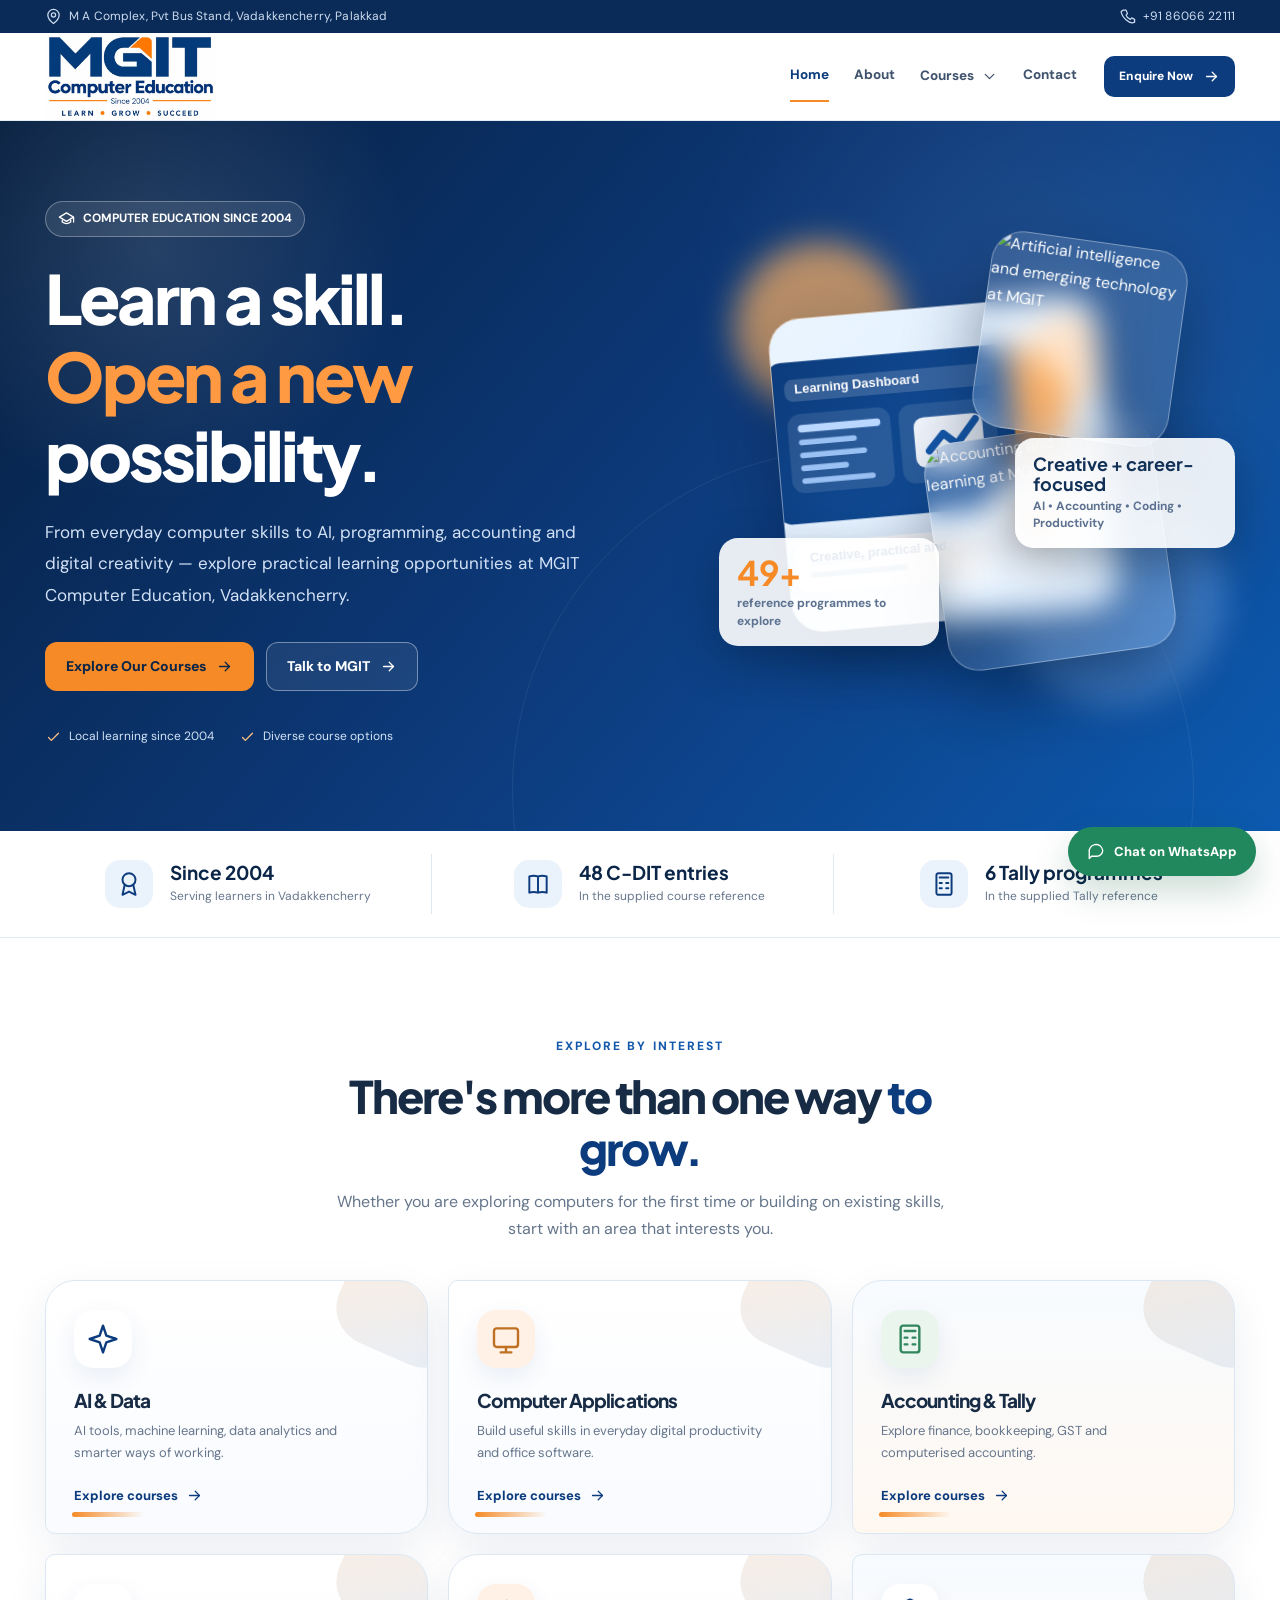
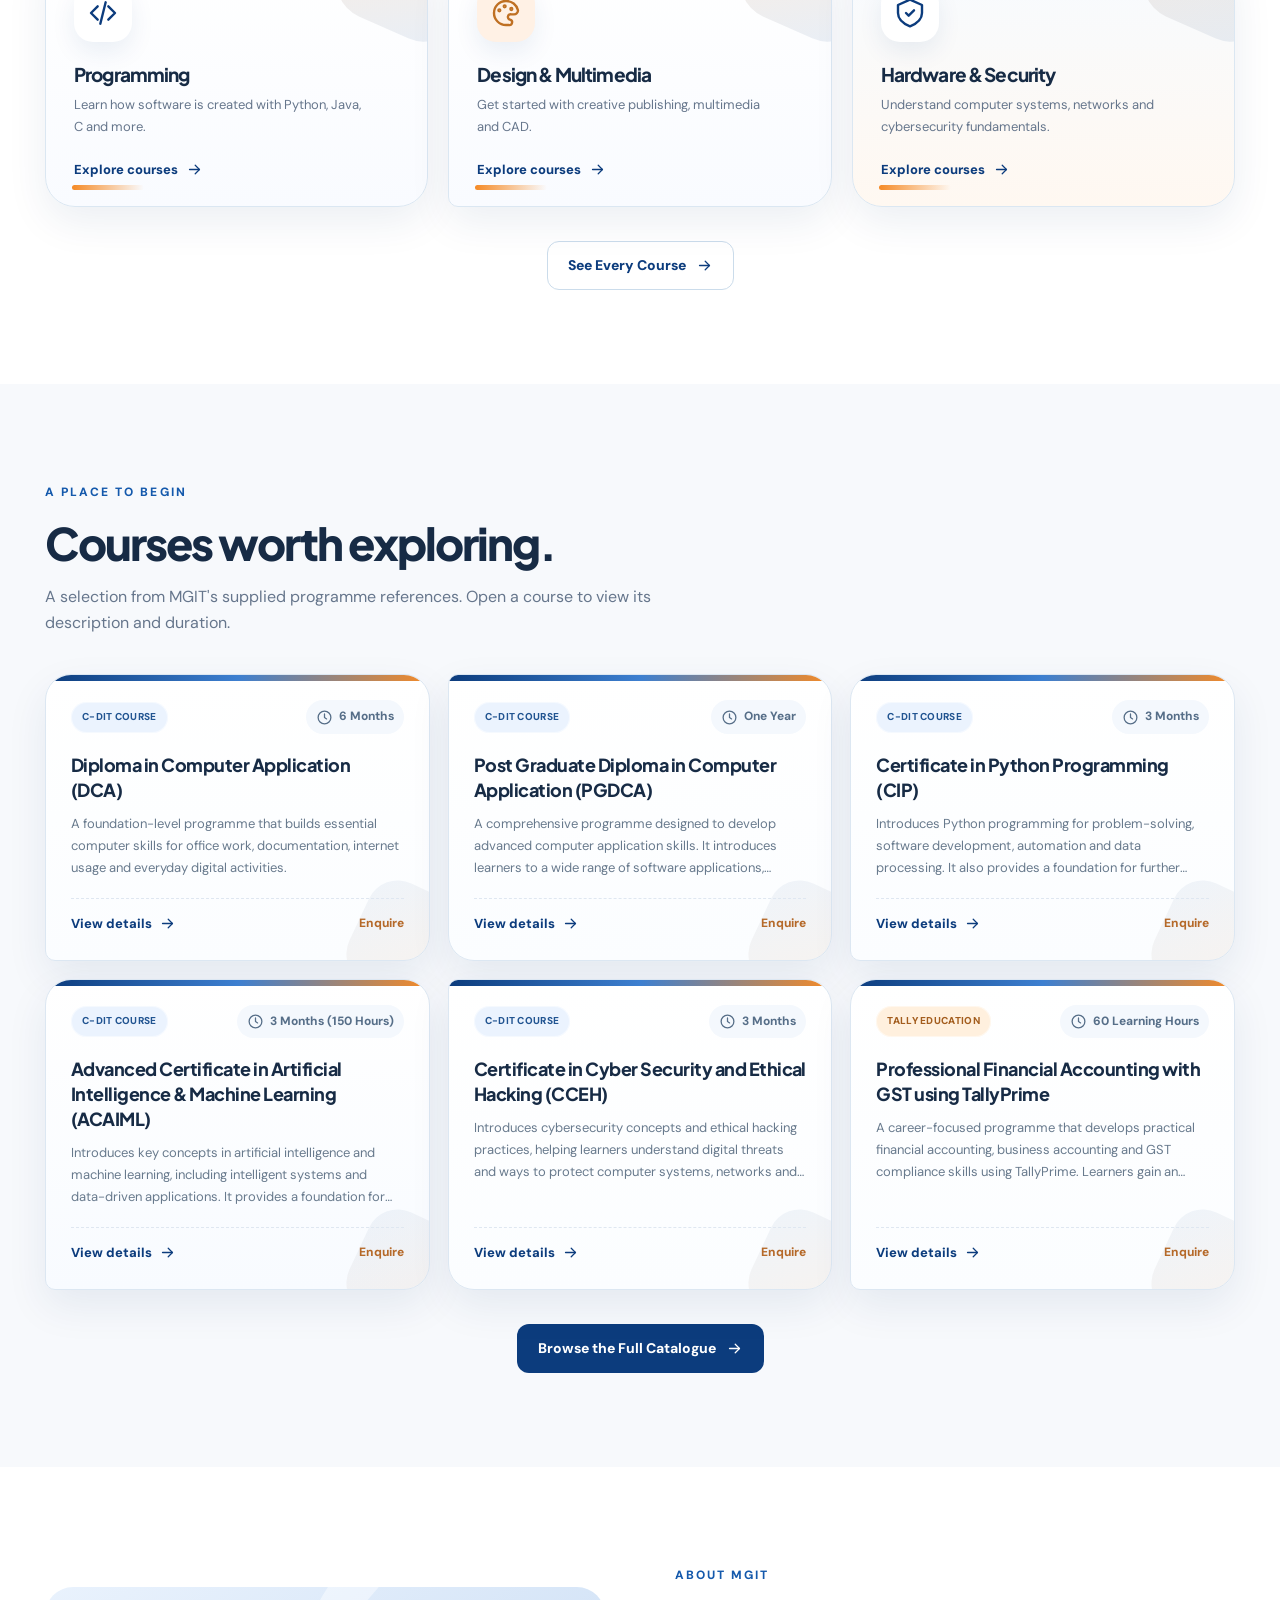
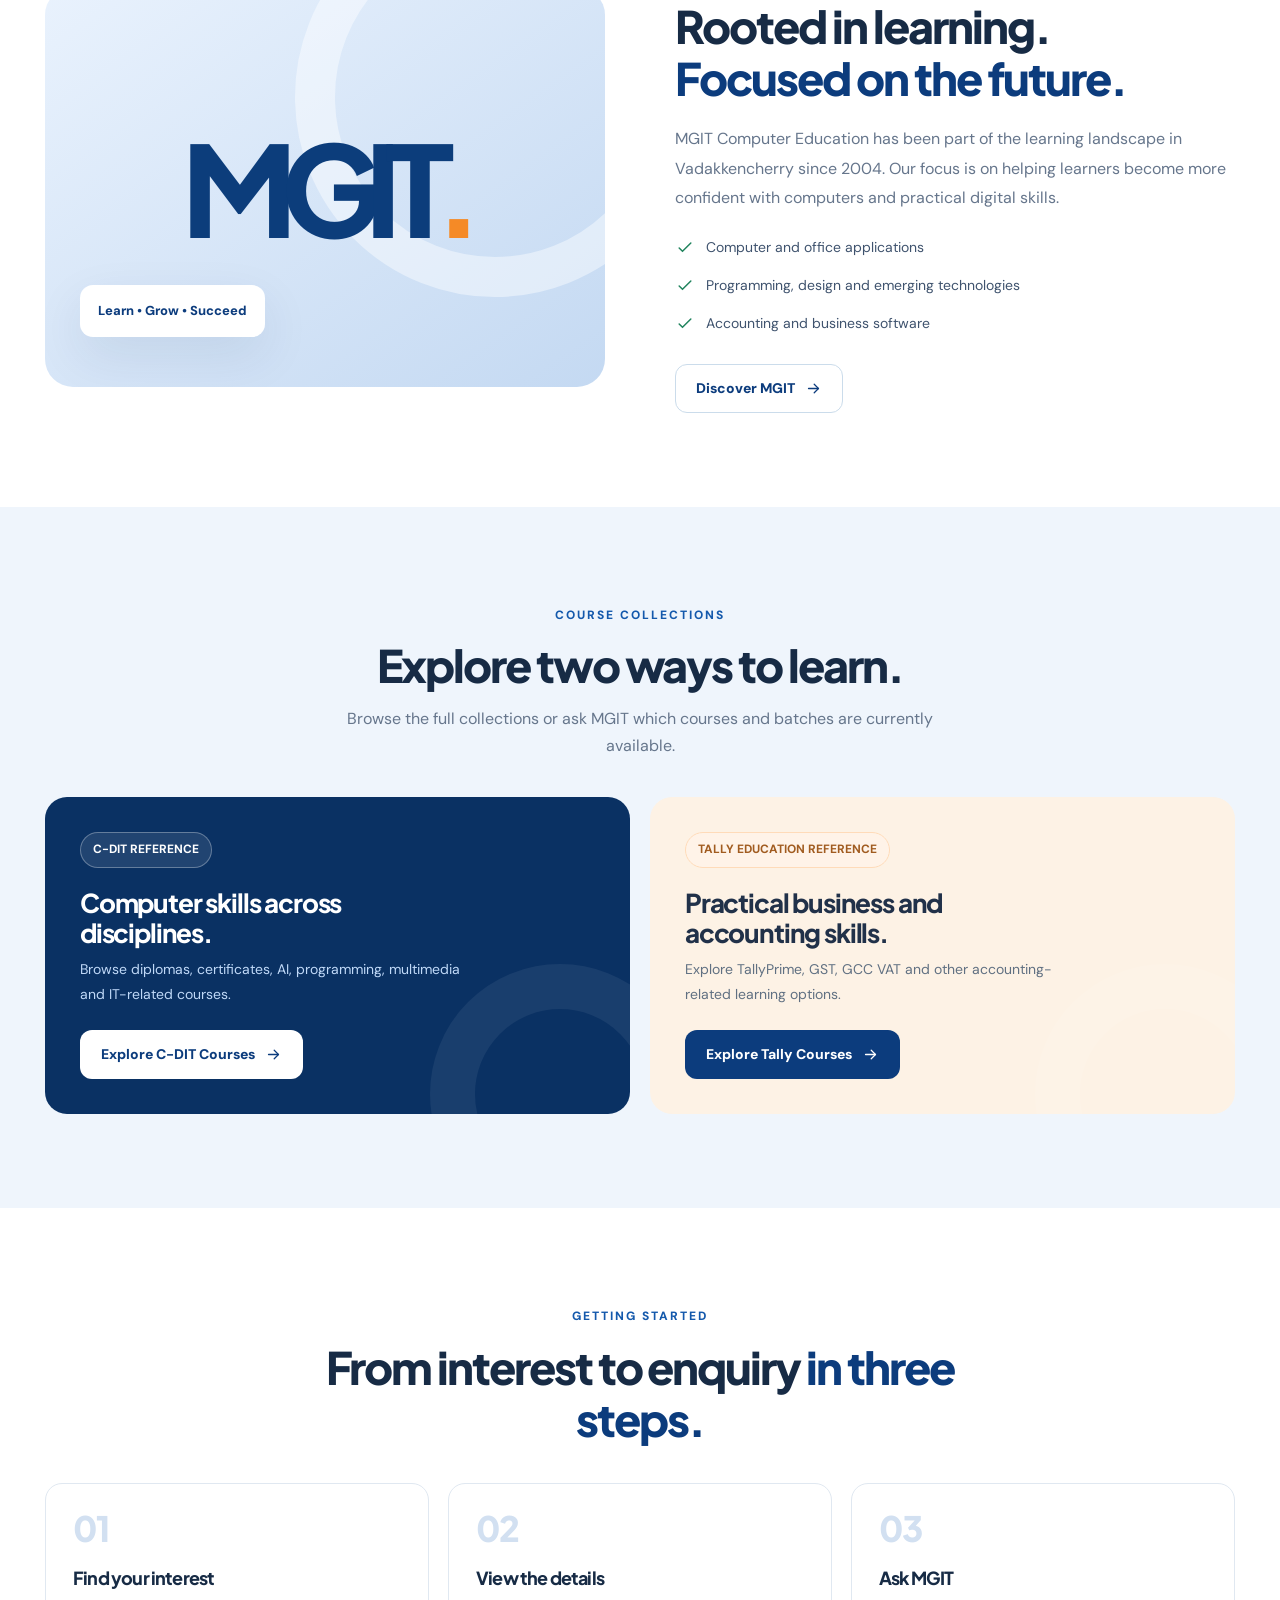
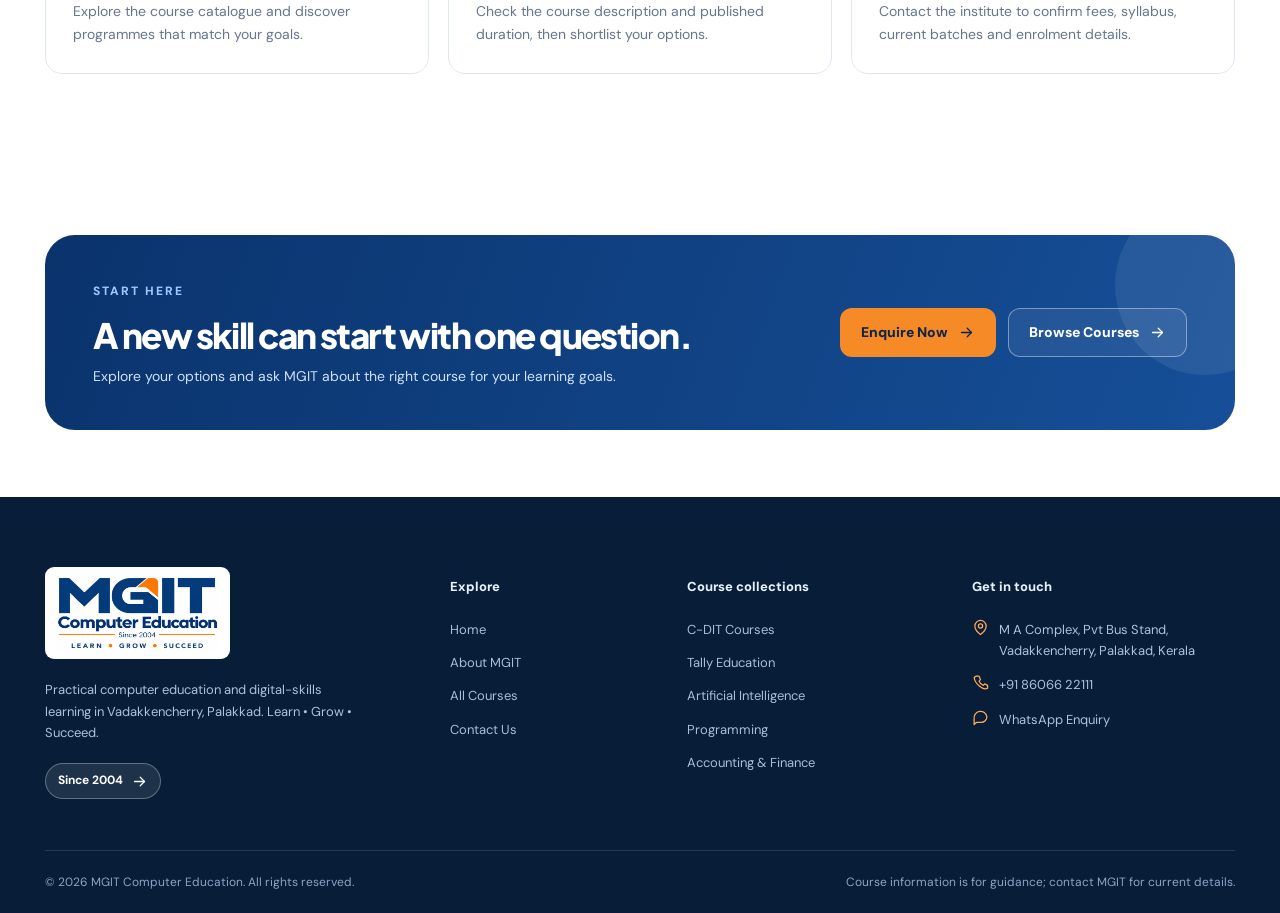
==== index.html @ c38292ff "Publish MGIT website" ====
<!doctype html>
 <html lang="en"><head><meta charset="utf-8"><meta name="viewport" content="width=device-width,initial-scale=1"><meta name="theme-color" content="#0a3775">
 <title>Computer Courses in Vadakkencherry | MGIT Computer Education</title><meta name="description" content="MGIT Computer Education, Vadakkencherry, Palakkad. Explore C-DIT reference courses, Tally Education, AI, programming and computer applications."><meta property="og:title" content="Computer Courses in Vadakkencherry | MGIT Computer Education"><meta property="og:description" content="MGIT Computer Education, Vadakkencherry, Palakkad. Explore C-DIT reference courses, Tally Education, AI, programming and computer applications."><meta property="og:type" content="website"><link rel="icon" href="assets/img/favicon.svg" type="image/svg+xml"><link rel="stylesheet" href="assets/css/styles.css">
 </head><body><a class="skip-link" href="#mainContent">Skip to content</a>
 <div class="site-topbar"><div class="container topbar-inner"><span><svg class="icon icon-sm" viewBox="0 0 24 24" aria-hidden="true"><path d="M20 10c0 6-8 12-8 12S4 16 4 10a8 8 0 1 1 16 0Z"/><circle cx="12" cy="10" r="3"/></svg> M A Complex, Pvt Bus Stand, Vadakkencherry, Palakkad</span><a href="tel:+918606622111"><svg class="icon icon-sm" viewBox="0 0 24 24" aria-hidden="true"><path d="M6 3h4l2 5-2 2c1 3 3 5 6 6l2-2 4 2v4c-7 4-18-7-19-15z"/></svg> +91 86066 22111</a></div></div>
 <header class="site-header" id="siteHeader"><div class="container header-inner">
 <a class="brand" href="index.html" aria-label="MGIT Computer Education Home"><img src="assets/img/mgit-logo.png" alt="MGIT Computer Education, since 2004 — Learn Grow Succeed" width="171" height="86"></a>
 <div class="nav-wrap"><nav class="main-nav" aria-label="Primary navigation">
 <a href="index.html" aria-current="page">Home</a>
 <a href="about.html" >About</a>
 <div class="nav-dropdown"><a class="nav-trigger" href="courses.html" >Courses <svg class="icon icon-sm" viewBox="0 0 24 24" aria-hidden="true"><path d="m6 9 6 6 6-6"/></svg></a><div class="dropdown-menu"><a href="courses.html">All Courses</a><a href="cdit.html">C-DIT Courses</a><a href="tally.html">Tally Education</a></div></div>
 <a href="contact.html" >Contact</a>
 </nav><a class="btn btn-primary btn-sm" href="contact.html">Enquire Now <svg class="icon icon-sm" viewBox="0 0 24 24" aria-hidden="true"><path d="M5 12h14"/><path d="m13 6 6 6-6 6"/></svg></a></div>
 <button class="mobile-toggle" id="mobileToggle" aria-expanded="false" aria-controls="mobileNav" aria-label="Open navigation" type="button"><svg class="icon" viewBox="0 0 24 24" aria-hidden="true"><path d="M4 6h16M4 12h16M4 18h16"/></svg></button>
 </div><nav id="mobileNav" class="mobile-nav" aria-label="Mobile navigation"><a href="index.html" aria-current=page>Home</a><a href="about.html" >About MGIT</a><a href="courses.html" >All Courses</a><a href="cdit.html" >C-DIT Courses</a><a href="tally.html" >Tally Education</a><a href="contact.html" >Contact</a><a class="btn btn-primary" href="contact.html">Enquire Now <svg class="icon icon-sm" viewBox="0 0 24 24" aria-hidden="true"><path d="M5 12h14"/><path d="m13 6 6 6-6 6"/></svg></a></nav></header><main id="mainContent">
<section class="hero"><div class="container hero-layout"><div><span class="pill pill-white"><svg class="icon icon-sm" viewBox="0 0 24 24" aria-hidden="true"><path d="m2 10 10-6 10 6-10 6-10-6zM6 12v5c4 3 8 3 12 0v-5M22 10v7"/></svg> COMPUTER EDUCATION SINCE 2004</span><h1>Learn a skill.<br><em>Open a new</em><br>possibility.</h1><p>From everyday computer skills to AI, programming, accounting and digital creativity — explore practical learning opportunities at MGIT Computer Education, Vadakkencherry.</p><div class="button-row"><a class="btn btn-orange" href="courses.html">Explore Our Courses <svg class="icon icon-sm" viewBox="0 0 24 24" aria-hidden="true"><path d="M5 12h14"/><path d="m13 6 6 6-6 6"/></svg></a><a class="btn btn-ghost" href="contact.html">Talk to MGIT <svg class="icon icon-sm" viewBox="0 0 24 24" aria-hidden="true"><path d="M5 12h14"/><path d="m13 6 6 6-6 6"/></svg></a></div><div class="hero-proof"><span><svg class="icon icon-sm" viewBox="0 0 24 24" aria-hidden="true"><path d="m5 12 4 4L19 6"/></svg> Local learning since 2004</span><span><svg class="icon icon-sm" viewBox="0 0 24 24" aria-hidden="true"><path d="m5 12 4 4L19 6"/></svg> Diverse course options</span></div></div>
<div class="hero-visual" aria-label="Creative blended preview of MGIT learning areas"><div class="hero-collage"><div class="collage-blur blur-one"></div><div class="collage-blur blur-two"></div><figure class="collage-card collage-main"><img src="assets/img/hero-art-1.svg" alt="Creative preview of MGIT learning experience" loading="eager"></figure><figure class="collage-card collage-top"><img src="assets/img/hero-art-2.svg" alt="Artificial intelligence and emerging technology at MGIT" loading="eager"></figure><figure class="collage-card collage-bottom"><img src="assets/img/hero-art-3.svg" alt="Accounting and Tally learning at MGIT" loading="eager"></figure><div class="hero-float-card float-stats"><strong>49+</strong><span>reference programmes to explore</span></div><div class="hero-float-card float-promise"><strong>Creative + career-focused</strong><span>AI • Accounting • Coding • Productivity</span></div></div></div></div></section>
<div class="stat-ribbon"><div class="container ribbon-inner"><div class="ribbon-item"><div class="ribbon-icon"><svg class="icon icon-lg" viewBox="0 0 24 24" aria-hidden="true"><circle cx="12" cy="8" r="6"/><path d="m8 13-2 9 6-3 6 3-2-9"/></svg></div><div><strong>Since 2004</strong><span>Serving learners in Vadakkencherry</span></div></div><div class="ribbon-item"><div class="ribbon-icon"><svg class="icon icon-lg" viewBox="0 0 24 24" aria-hidden="true"><path d="M4 5c3-1 5-1 8 0 3-1 5-1 8 0v15c-3-1-5-1-8 0-3-1-5-1-8 0zM12 5v15"/></svg></div><div><strong>48 C-DIT entries</strong><span>In the supplied course reference</span></div></div><div class="ribbon-item"><div class="ribbon-icon"><svg class="icon icon-lg" viewBox="0 0 24 24" aria-hidden="true"><rect x="5" y="2" width="14" height="20" rx="2"/><path d="M8 6h8M8 11h2M14 11h2M8 16h2M14 16h2"/></svg></div><div><strong>6 Tally programmes</strong><span>In the supplied Tally reference</span></div></div></div></div>
<section class="section"><div class="container"><div class="section-intro center"><span class="eyebrow">EXPLORE BY INTEREST</span><h2>There's more than one way <span class="text-blue">to grow.</span></h2><p>Whether you are exploring computers for the first time or building on existing skills, start with an area that interests you.</p></div><div class="category-grid"><a class="category-card" href="courses.html?category=AI%2C%20Data%20%26%20Emerging%20Technology"><span class="cat-icon"><svg class="icon icon-xl" viewBox="0 0 24 24" aria-hidden="true"><path d="m12 2 2.5 7.5L22 12l-7.5 2.5L12 22l-2.5-7.5L2 12l7.5-2.5L12 2Z"/></svg></span><h3>AI & Data</h3><p>AI tools, machine learning, data analytics and smarter ways of working.</p><span class="text-link">Explore courses <svg class="icon icon-sm" viewBox="0 0 24 24" aria-hidden="true"><path d="M5 12h14"/><path d="m13 6 6 6-6 6"/></svg></span></a><a class="category-card" href="courses.html?category=Computer%20Applications%20%26%20Office%20Productivity"><span class="cat-icon"><svg class="icon icon-xl" viewBox="0 0 24 24" aria-hidden="true"><rect x="3" y="4" width="18" height="14" rx="2"/><path d="M8 22h8M12 18v4"/></svg></span><h3>Computer Applications</h3><p>Build useful skills in everyday digital productivity and office software.</p><span class="text-link">Explore courses <svg class="icon icon-sm" viewBox="0 0 24 24" aria-hidden="true"><path d="M5 12h14"/><path d="m13 6 6 6-6 6"/></svg></span></a><a class="category-card" href="courses.html?category=Accounting%2C%20Finance%20%26%20Tally"><span class="cat-icon"><svg class="icon icon-xl" viewBox="0 0 24 24" aria-hidden="true"><rect x="5" y="2" width="14" height="20" rx="2"/><path d="M8 6h8M8 11h2M14 11h2M8 16h2M14 16h2"/></svg></span><h3>Accounting & Tally</h3><p>Explore finance, bookkeeping, GST and computerised accounting.</p><span class="text-link">Explore courses <svg class="icon icon-sm" viewBox="0 0 24 24" aria-hidden="true"><path d="M5 12h14"/><path d="m13 6 6 6-6 6"/></svg></span></a><a class="category-card" href="courses.html?category=Programming%20%26%20Software%20Development"><span class="cat-icon"><svg class="icon icon-xl" viewBox="0 0 24 24" aria-hidden="true"><path d="m8 7-5 5 5 5M16 7l5 5-5 5M14 4l-4 16"/></svg></span><h3>Programming</h3><p>Learn how software is created with Python, Java, C and more.</p><span class="text-link">Explore courses <svg class="icon icon-sm" viewBox="0 0 24 24" aria-hidden="true"><path d="M5 12h14"/><path d="m13 6 6 6-6 6"/></svg></span></a><a class="category-card" href="courses.html?category=Design%2C%20Multimedia%20%26%20CAD"><span class="cat-icon"><svg class="icon icon-xl" viewBox="0 0 24 24" aria-hidden="true"><path d="M12 3a9 9 0 1 0 0 18h2a2 2 0 0 0 1-4 2 2 0 0 1 1-4h2a3 3 0 0 0 3-3A9 9 0 0 0 12 3Z"/><circle cx="7" cy="10" r=".7"/><circle cx="11" cy="7" r=".7"/><circle cx="16" cy="9" r=".7"/></svg></span><h3>Design & Multimedia</h3><p>Get started with creative publishing, multimedia and CAD.</p><span class="text-link">Explore courses <svg class="icon icon-sm" viewBox="0 0 24 24" aria-hidden="true"><path d="M5 12h14"/><path d="m13 6 6 6-6 6"/></svg></span></a><a class="category-card" href="courses.html?category=Hardware%2C%20Networking%20%26%20Cybersecurity"><span class="cat-icon"><svg class="icon icon-xl" viewBox="0 0 24 24" aria-hidden="true"><path d="m12 2 9 4v6c0 5-4 8-9 10-5-2-9-5-9-10V6z"/><path d="m9 12 2 2 4-4"/></svg></span><h3>Hardware & Security</h3><p>Understand computer systems, networks and cybersecurity fundamentals.</p><span class="text-link">Explore courses <svg class="icon icon-sm" viewBox="0 0 24 24" aria-hidden="true"><path d="M5 12h14"/><path d="m13 6 6 6-6 6"/></svg></span></a></div><div class="section-actions"><a class="btn btn-outline" href="courses.html">See Every Course <svg class="icon icon-sm" viewBox="0 0 24 24" aria-hidden="true"><path d="M5 12h14"/><path d="m13 6 6 6-6 6"/></svg></a></div></div></section>
<section class="section bg-muted"><div class="container"><div class="section-intro"><span class="eyebrow">A PLACE TO BEGIN</span><h2>Courses worth exploring.</h2><p>A selection from MGIT's supplied programme references. Open a course to view its description and duration.</p></div><div id="featuredCourses" class="course-grid" aria-live="polite"></div><div class="section-actions"><a class="btn btn-primary" href="courses.html">Browse the Full Catalogue <svg class="icon icon-sm" viewBox="0 0 24 24" aria-hidden="true"><path d="M5 12h14"/><path d="m13 6 6 6-6 6"/></svg></a></div></div></section>
<section class="section"><div class="container feature-split"><div class="image-composition" aria-label="MGIT since 2004 illustration"><span class="large-mark">MGIT</span><span class="mini-bubble">Learn • Grow • Succeed</span></div><div><span class="eyebrow">ABOUT MGIT</span><h2>Rooted in learning.<br><span class="text-blue">Focused on the future.</span></h2><p>MGIT Computer Education has been part of the learning landscape in Vadakkencherry since 2004. Our focus is on helping learners become more confident with computers and practical digital skills.</p><ul class="checklist"><li><svg class="icon" viewBox="0 0 24 24" aria-hidden="true"><path d="m5 12 4 4L19 6"/></svg> Computer and office applications</li><li><svg class="icon" viewBox="0 0 24 24" aria-hidden="true"><path d="m5 12 4 4L19 6"/></svg> Programming, design and emerging technologies</li><li><svg class="icon" viewBox="0 0 24 24" aria-hidden="true"><path d="m5 12 4 4L19 6"/></svg> Accounting and business software</li></ul><a class="btn btn-outline" href="about.html">Discover MGIT <svg class="icon icon-sm" viewBox="0 0 24 24" aria-hidden="true"><path d="M5 12h14"/><path d="m13 6 6 6-6 6"/></svg></a></div></div></section>
<section class="section bg-blue-tint"><div class="container"><div class="section-intro center"><span class="eyebrow">COURSE COLLECTIONS</span><h2>Explore two ways to learn.</h2><p>Browse the full collections or ask MGIT which courses and batches are currently available.</p></div><div class="duo-panels"><div class="duo-panel navy"><span class="pill pill-white">C-DIT REFERENCE</span><h3>Computer skills across disciplines.</h3><p>Browse diplomas, certificates, AI, programming, multimedia and IT-related courses.</p><a class="btn btn-light" href="cdit.html">Explore C-DIT Courses <svg class="icon icon-sm" viewBox="0 0 24 24" aria-hidden="true"><path d="M5 12h14"/><path d="m13 6 6 6-6 6"/></svg></a><div class="panel-decor"></div></div><div class="duo-panel cream"><span class="pill pill-orange">TALLY EDUCATION REFERENCE</span><h3>Practical business and accounting skills.</h3><p>Explore TallyPrime, GST, GCC VAT and other accounting-related learning options.</p><a class="btn btn-primary" href="tally.html">Explore Tally Courses <svg class="icon icon-sm" viewBox="0 0 24 24" aria-hidden="true"><path d="M5 12h14"/><path d="m13 6 6 6-6 6"/></svg></a><div class="panel-decor"></div></div></div></div></section>
<section class="section"><div class="container"><div class="section-intro center"><span class="eyebrow">GETTING STARTED</span><h2>From interest to enquiry <span class="text-blue">in three steps.</span></h2></div><div class="path-grid"><div class="path-card"><span class="path-number">01</span><h3>Find your interest</h3><p>Explore the course catalogue and discover programmes that match your goals.</p></div><div class="path-card"><span class="path-number">02</span><h3>View the details</h3><p>Check the course description and published duration, then shortlist your options.</p></div><div class="path-card"><span class="path-number">03</span><h3>Ask MGIT</h3><p>Contact the institute to confirm fees, syllabus, current batches and enrolment details.</p></div></div></div></section>
<section class="section-sm"><div class="container"><div class="cta-band"><div><span class="eyebrow light">START HERE</span><h2>A new skill can start with one question.</h2><p>Explore your options and ask MGIT about the right course for your learning goals.</p></div><div class="button-row"><a class="btn btn-orange" href="contact.html">Enquire Now <svg class="icon icon-sm" viewBox="0 0 24 24" aria-hidden="true"><path d="M5 12h14"/><path d="m13 6 6 6-6 6"/></svg></a><a class="btn btn-ghost" href="courses.html">Browse Courses <svg class="icon icon-sm" viewBox="0 0 24 24" aria-hidden="true"><path d="M5 12h14"/><path d="m13 6 6 6-6 6"/></svg></a></div></div></div></section>
</main><footer class="site-footer"><div class="container"><div class="footer-grid">
 <div class="footer-brand"><a href="index.html"><img src="assets/img/mgit-logo.png" alt="MGIT Computer Education" width="185" height="92" loading="lazy"></a><p>Practical computer education and digital-skills learning in Vadakkencherry, Palakkad. Learn • Grow • Succeed.</p><a class="pill pill-white" href="about.html">Since 2004 <svg class="icon icon-sm" viewBox="0 0 24 24" aria-hidden="true"><path d="M5 12h14"/><path d="m13 6 6 6-6 6"/></svg></a></div>
 <div><div class="footer-label">Explore</div><div class="footer-links"><a href="index.html">Home</a><a href="about.html">About MGIT</a><a href="courses.html">All Courses</a><a href="contact.html">Contact Us</a></div></div>
 <div><div class="footer-label">Course collections</div><div class="footer-links"><a href="cdit.html">C-DIT Courses</a><a href="tally.html">Tally Education</a><a href="courses.html?category=AI%2C%20Data%20%26%20Emerging%20Technology">Artificial Intelligence</a><a href="courses.html?category=Programming%20%26%20Software%20Development">Programming</a><a href="courses.html?category=Accounting%2C%20Finance%20%26%20Tally">Accounting &amp; Finance</a></div></div>
 <div><div class="footer-label">Get in touch</div><div class="footer-contact"><svg class="icon icon-sm" viewBox="0 0 24 24" aria-hidden="true"><path d="M20 10c0 6-8 12-8 12S4 16 4 10a8 8 0 1 1 16 0Z"/><circle cx="12" cy="10" r="3"/></svg><span>M A Complex, Pvt Bus Stand,<br>Vadakkencherry, Palakkad, Kerala</span></div><div class="footer-contact"><svg class="icon icon-sm" viewBox="0 0 24 24" aria-hidden="true"><path d="M6 3h4l2 5-2 2c1 3 3 5 6 6l2-2 4 2v4c-7 4-18-7-19-15z"/></svg><a href="tel:+918606622111">+91 86066 22111</a></div><div class="footer-contact"><svg class="icon icon-sm" viewBox="0 0 24 24" aria-hidden="true"><path d="M21 11a8 8 0 0 1-8 8H6l-3 3v-8a8 8 0 1 1 18-3z"/></svg><a href="https://wa.me/918606622111?text=Hello%20MGIT%20Computer%20Education" target="_blank" rel="noopener noreferrer">WhatsApp Enquiry</a></div></div>
 </div><div class="footer-bottom"><span>© <span id="year">2026</span> MGIT Computer Education. All rights reserved.</span><span>Course information is for guidance; contact MGIT for current details.</span></div></div></footer>
 <a class="floating-whatsapp" href="https://wa.me/918606622111?text=Hello%20MGIT%20Computer%20Education%2C%20I%20would%20like%20to%20enquire%20about%20your%20courses." target="_blank" rel="noopener noreferrer" aria-label="Enquire with MGIT on WhatsApp"><svg class="icon" viewBox="0 0 24 24" aria-hidden="true"><path d="M21 11a8 8 0 0 1-8 8H6l-3 3v-8a8 8 0 1 1 18-3z"/></svg><span>Chat on WhatsApp</span></a>
 <div class="course-modal" role="dialog" id="courseModal" aria-modal="true" aria-hidden="true" aria-labelledby="modalTitle"><div class="modal-panel"><button class="modal-close" type="button" data-close-modal aria-label="Close course details"><svg class="icon" viewBox="0 0 24 24" aria-hidden="true"><path d="M6 6l12 12M18 6 6 18"/></svg></button><div id="modalContents"></div></div></div><script src="assets/js/course-data.js" defer></script><script src="assets/js/app.js" defer></script></body></html>
---- assets/css/styles.css ----
@import url('https://fonts.googleapis.com/css2?family=DM+Sans:wght@400;500;600;700;800&family=Plus+Jakarta+Sans:wght@400;500;600;700;800&display=swap');
:root{--blue:#0c3c7d;--blue-2:#1459ac;--deep:#0a2547;--deep-2:#071c36;--orange:#f58a26;--orange-lite:#fff2e7;--ink:#172b45;--muted:#66768c;--pale:#f5f8fb;--pale-blue:#edf4fd;--line:#e0e8f1;--white:#fff;--green:#21845e;--shadow:0 18px 50px rgba(13,48,87,.09);--radius:20px;--font:'DM Sans',-apple-system,BlinkMacSystemFont,'Segoe UI',sans-serif;--heading:'Plus Jakarta Sans',var(--font)}
*{box-sizing:border-box}html{scroll-behavior:smooth;scroll-padding-top:114px}body{margin:0;font:16px/1.65 var(--font);background:var(--white);color:var(--ink);-webkit-font-smoothing:antialiased}body.modal-open{overflow:hidden}a{color:inherit;text-decoration:none}button,input,select,textarea{font:inherit}button{cursor:pointer}svg{display:block}img{display:block;max-width:100%}::selection{background:#ffe3c8;color:var(--deep)}:focus-visible{outline:3px solid #ff9a44;outline-offset:3px}.container{width:min(1190px,calc(100% - 48px));margin-inline:auto}.section{padding:94px 0}.section-sm{padding:67px 0}.bg-muted{background:#f7f9fc}.bg-blue-tint{background:#eff5fc}.eyebrow{font-size:12px;letter-spacing:.17em;text-transform:uppercase;font-weight:800;color:var(--blue-2)}.eyebrow.light{color:#9cc8ff}.eyebrow.orange{color:#ba681f}.h1,.h2,.h3,h1,h2,h3,h4{font-family:var(--heading);letter-spacing:-.045em;line-height:1.16}h1,h2,h3,h4,p{margin-top:0}h1{font-size:clamp(43px,5.3vw,72px);font-weight:800}h2{font-size:clamp(30px,3.5vw,47px);font-weight:800}h3{font-size:21px;font-weight:750}p{margin-bottom:0}.muted{color:var(--muted)}.lead{font-size:18px;line-height:1.82;color:#57708e}.section-intro{max-width:630px;margin-bottom:38px}.section-intro.center{text-align:center;margin-inline:auto}.section-intro h2{margin:12px 0 15px}.section-intro p{color:var(--muted);font-size:16px}.accent{color:var(--orange)}.text-blue{color:var(--blue)}.text-white{color:#fff}.text-small{font-size:13px}.pill{display:inline-flex;align-items:center;gap:8px;border:1px solid #d8e6f4;background:#f3f8fd;padding:7px 12px;border-radius:999px;font-weight:700;font-size:12px;color:var(--blue)}.pill-orange{color:#a15c20;background:#fff3e8;border-color:#ffdbb9}.pill-white{color:white;border-color:#ffffff4d;background:#ffffff18}.icon{width:20px;height:20px;display:inline-block;vertical-align:middle;flex:none;stroke:currentColor;fill:none;stroke-width:1.8;stroke-linecap:round;stroke-linejoin:round}.icon-sm{width:17px;height:17px}.icon-lg{width:26px;height:26px}.icon-xl{width:32px;height:32px}.btn{display:inline-flex;align-items:center;justify-content:center;gap:10px;border:1px solid transparent;border-radius:12px;padding:13px 20px;min-height:49px;font-size:14px;font-weight:800;line-height:1.2;white-space:nowrap;transition:transform .2s ease,background .2s ease,box-shadow .2s ease;color:var(--white);background:var(--blue)}.btn:hover{transform:translateY(-2px);background:#164d98;box-shadow:0 10px 23px #13458e24}.btn-primary{background:var(--blue)}.btn-orange{background:var(--orange);color:var(--deep)}.btn-orange:hover{background:#ff9a40}.btn-outline{border-color:#cbdceb;color:var(--blue);background:#fff}.btn-outline:hover{background:#f4f8fd;box-shadow:none}.btn-light{background:#fff;color:var(--blue)}.btn-light:hover{background:#eff4fb}.btn-ghost{border-color:#ffffff65;background:#ffffff12;color:#fff}.btn-ghost:hover{background:#ffffff24}.btn-sm{min-height:41px;padding:10px 14px;border-radius:10px;font-size:12px}.btn-icon{width:42px;height:42px;padding:0}.btn:disabled{opacity:.45;cursor:not-allowed;transform:none;box-shadow:none}.button-row{display:flex;align-items:center;flex-wrap:wrap;gap:12px}.site-topbar{background:#0a2b58;color:#cddcef;font-size:12px;letter-spacing:.012em}.topbar-inner{display:flex;align-items:center;justify-content:space-between;gap:20px;min-height:33px}.topbar-inner span,.topbar-inner a{display:inline-flex;align-items:center;gap:7px}.topbar-inner a:hover{color:white}.site-header{position:sticky;top:0;z-index:100;background:#fff;border-bottom:1px solid #e6ecf4;transition:box-shadow .2s}.site-header.scrolled{box-shadow:0 8px 30px #0a2c5612}.header-inner{display:flex;align-items:center;justify-content:space-between;gap:32px;min-height:87px}.brand{display:inline-flex;align-items:center;flex:none}.brand img{width:171px;height:auto}.nav-wrap{display:flex;align-items:center;gap:27px}.main-nav{display:flex;align-items:center;gap:25px}.main-nav a{display:inline-flex;align-items:center;gap:7px;color:#40536d;font-size:13.5px;font-weight:750;padding:13px 0;border-bottom:2px solid transparent}.main-nav a:hover,.main-nav a[aria-current=page]{color:var(--blue);border-color:var(--orange)}.nav-dropdown{position:relative}.nav-dropdown>.nav-trigger{border:0;background:transparent;cursor:pointer;font-size:13.5px;font-weight:750;color:#40536d;display:flex;gap:7px;align-items:center;padding:13px 0}.nav-dropdown:hover .nav-trigger,.nav-dropdown:focus-within .nav-trigger{color:var(--blue)}.dropdown-menu{position:absolute;top:calc(100% + 7px);left:-21px;min-width:235px;padding:11px;background:#fff;border:1px solid var(--line);border-radius:15px;box-shadow:var(--shadow);display:none;z-index:100}.nav-dropdown:hover .dropdown-menu,.nav-dropdown:focus-within .dropdown-menu,.nav-dropdown.is-open .dropdown-menu{display:block}.dropdown-menu a{display:flex;padding:11px 13px;border:0;border-radius:9px;font-size:13px}.dropdown-menu a:hover{background:#f0f6ff;border:0}.mobile-toggle{display:none;background:#f0f5fb;color:var(--blue);border:0;border-radius:11px;padding:10px}.mobile-toggle .icon{width:23px;height:23px}.mobile-nav{display:none}.site-notice{background:#f4f8fd;border-bottom:1px solid #e1ebf5;padding:12px 0;font-size:13px;color:#586d83}.site-notice .container{display:flex;align-items:center;gap:9px}.hero{padding:80px 0 84px;position:relative;overflow:hidden;background:linear-gradient(119deg,#08274e 0%,#0d3d80 65%,#1655a4 100%);color:#fff}.hero:before{content:'';position:absolute;top:-200px;right:-140px;width:750px;height:750px;background:radial-gradient(circle,#ffffff12,transparent 68%);pointer-events:none}.hero:after{content:'';position:absolute;bottom:-300px;left:40%;width:680px;height:680px;border:1px solid #ffffff12;border-radius:50%;pointer-events:none}.hero-layout{display:grid;grid-template-columns:1.02fr .98fr;gap:48px;align-items:center;position:relative;z-index:1}.hero h1{max-width:660px;margin:22px 0}.hero h1 em{font-style:normal;color:#ff9a43}.hero p{max-width:550px;font-size:17px;line-height:1.85;color:#d3e2f7}.hero .button-row{margin-top:31px}.hero-proof{display:flex;align-items:center;gap:25px;flex-wrap:wrap;padding-top:36px;font-size:12px;color:#d4e4f7}.hero-proof span{display:inline-flex;align-items:center;gap:7px}.hero-proof svg{color:#ffc37f}.hero-visual{position:relative;min-height:452px;display:flex;align-items:center;justify-content:center}.hero-visual .orbit{position:absolute;width:448px;height:448px;border:1px solid #ffffff24;border-radius:50%}.hero-visual .orbit:after{content:'';position:absolute;inset:40px;border:1px dashed #ffffff20;border-radius:50%}.hero-board{position:relative;border:1px solid #c6ddfc5c;background:#ffffffeb;color:#173452;width:min(100%,445px);box-shadow:0 28px 80px #00152f63;border-radius:25px;padding:27px;transform:rotate(-2deg)}.hero-board-top{display:flex;align-items:center;justify-content:space-between;gap:10px}.hero-brand{display:flex;align-items:center;gap:9px;font-weight:850;color:#173b71;font-size:13px}.hero-brand svg{color:var(--orange)}.board-chip{font-size:10px;letter-spacing:.05em;background:#eaf3fc;color:#37699c;border-radius:999px;padding:6px 9px;font-weight:800}.hero-board h3{font-size:25px;line-height:1.35;margin:26px 0 19px;color:#112d50}.board-item{display:flex;align-items:center;gap:13px;padding:13px 10px;border-radius:12px;background:#f6f9fe;margin-top:9px}.board-item .bicon{width:39px;height:39px;border-radius:11px;display:grid;place-items:center;background:#e4eeff;color:#1b59a9;flex:none}.board-item:nth-of-type(3) .bicon{background:#fff0df;color:#d27b1f}.board-item:nth-of-type(4) .bicon{background:#edf3e9;color:#54854b}.board-item strong{display:block;font-size:13px;font-weight:800}.board-item span{color:#728298;font-size:11px;line-height:1.5}.board-item .arrow{margin-left:auto;color:#4a6a94}.floating-note{position:absolute;z-index:2;top:29px;right:-8px;background:var(--orange);padding:13px 16px;border-radius:13px;font-size:11px;font-weight:900;letter-spacing:.03em;color:#17304d;box-shadow:0 14px 35px #0020476e;transform:rotate(8deg)}.floating-circle{position:absolute;bottom:12px;left:-3px;width:88px;height:88px;border-radius:50%;background:#ffc078;opacity:.85;filter:blur(.3px);z-index:-1}.stat-ribbon{position:relative;z-index:3;background:#fff;border-bottom:1px solid var(--line)}.ribbon-inner{display:grid;grid-template-columns:repeat(3,1fr);gap:14px;padding:23px 0}.ribbon-item{display:flex;align-items:center;gap:17px;justify-content:center;padding:6px 20px}.ribbon-item:not(:last-child){border-right:1px solid var(--line)}.ribbon-icon{width:48px;height:48px;border-radius:15px;display:grid;place-items:center;background:#eaf2fc;color:var(--blue)}.ribbon-item strong{font-family:var(--heading);font-size:19px;color:var(--deep);display:block;line-height:1.2}.ribbon-item span{display:block;color:var(--muted);font-size:12px;margin-top:3px}.category-grid{display:grid;grid-template-columns:repeat(3,minmax(0,1fr));gap:18px}.category-card{position:relative;border:1px solid var(--line);border-radius:19px;background:#fff;padding:27px;min-height:236px;box-shadow:0 5px 23px #113b6810;display:flex;flex-direction:column;transition:.25s ease}.category-card:hover{transform:translateY(-5px);box-shadow:var(--shadow);border-color:#c1d8f1}.category-card .cat-icon{width:52px;height:52px;background:#e8f2ff;color:var(--blue);border-radius:15px;display:grid;place-items:center;margin-bottom:21px}.category-card:nth-child(2) .cat-icon,.category-card:nth-child(5) .cat-icon{background:#fff1e5;color:#bf7023}.category-card:nth-child(3) .cat-icon{background:#e9f5ed;color:#32865e}.category-card h3{font-size:18px;margin:0 0 9px}.category-card p{font-size:13px;color:var(--muted);line-height:1.7;margin-bottom:21px}.text-link{margin-top:auto;color:var(--blue);font-size:13px;font-weight:800;display:inline-flex;align-items:center;gap:8px}.text-link:hover{gap:12px}.section-actions{text-align:center;margin-top:34px}.course-grid{display:grid;grid-template-columns:repeat(3,minmax(0,1fr));gap:18px}.course-card{position:relative;display:flex;flex-direction:column;min-height:258px;padding:24px;border-radius:18px;background:#fff;border:1px solid var(--line);box-shadow:0 4px 25px rgba(19,56,96,.035);transition:box-shadow .2s,transform .2s,border-color .2s}.course-card:hover{transform:translateY(-4px);box-shadow:var(--shadow);border-color:#bbd1eb}.course-meta{display:flex;align-items:center;justify-content:space-between;gap:8px;margin-bottom:19px}.course-meta .course-duration{display:inline-flex;gap:6px;align-items:center;color:#566e88;font-size:12px;font-weight:750;white-space:nowrap}.tiny-tag{display:inline-block;padding:5px 9px;border-radius:7px;background:#ebf3fe;color:#215491;font-size:10px;letter-spacing:.03em;font-weight:800;text-transform:uppercase}.tiny-tag.tally{background:#fff0de;color:#a35d1e}.course-card h3{font-family:var(--heading);font-size:17px;line-height:1.38;letter-spacing:-.028em;margin:0 0 10px}.course-card .course-desc{font-size:13px;color:#687a8d;line-height:1.7;margin-bottom:19px;display:-webkit-box;-webkit-box-orient:vertical;-webkit-line-clamp:3;overflow:hidden}.course-footer{display:flex;align-items:center;justify-content:space-between;gap:12px;margin-top:auto;padding-top:16px;border-top:1px solid #e9eef4}.course-footer button{padding:0;background:transparent;border:0;color:var(--blue);font-weight:800;font-size:13px;display:inline-flex;align-items:center;gap:7px}.course-footer a{font-size:12px;color:#b56929;font-weight:800}.course-footer a:hover{text-decoration:underline}.feature-split{display:grid;grid-template-columns:1fr 1fr;align-items:center;gap:70px}.image-composition{position:relative;border-radius:28px;min-height:400px;background:linear-gradient(145deg,#e9f2fd,#c4d9f2);display:flex;justify-content:center;align-items:center;overflow:hidden}.image-composition:before{content:'';width:320px;height:320px;border:40px solid #ffffff6e;border-radius:50%;position:absolute;top:-90px;right:-90px}.image-composition .large-mark{font:900 126px/1 var(--heading);letter-spacing:-.13em;color:#0c3d7b;z-index:1}.image-composition .large-mark:after{content:'.';color:var(--orange)}.image-composition .mini-bubble{position:absolute;bottom:50px;left:35px;background:#fff;padding:15px 18px;border-radius:13px;font-size:13px;font-weight:800;color:var(--blue);box-shadow:var(--shadow)}.feature-split h2{margin:13px 0 20px}.feature-split p{color:var(--muted);line-height:1.85}.checklist{display:grid;gap:15px;margin:23px 0 29px;padding:0;list-style:none}.checklist li{display:flex;align-items:flex-start;gap:11px;color:#3f536e;font-size:14px}.checklist svg{color:var(--green);width:20px;height:20px;flex:none;margin-top:2px}.path-grid{display:grid;grid-template-columns:repeat(3,1fr);gap:19px}.path-card{background:#fff;padding:27px;border-radius:17px;border:1px solid var(--line)}.path-number{font:800 35px/1 var(--heading);letter-spacing:-.045em;color:#d2e0f1}.path-card h3{font-size:18px;margin:18px 0 11px}.path-card p{font-size:14px;color:var(--muted)}.duo-panels{display:grid;grid-template-columns:1fr 1fr;gap:20px}.duo-panel{padding:35px;border-radius:22px;min-height:270px;position:relative;overflow:hidden;display:flex;flex-direction:column;align-items:flex-start}.duo-panel h3{font-size:26px;max-width:280px;margin:20px 0 9px}.duo-panel p{font-size:14px;max-width:380px;margin-bottom:24px;line-height:1.75}.duo-panel .btn{margin-top:auto}.duo-panel.navy{background:#0a3163;color:white}.duo-panel.navy p{color:#c0d9f8}.duo-panel.cream{background:#fdf2e5;color:#213149}.duo-panel.cream p{color:#607082}.duo-panel .panel-decor{position:absolute;right:-60px;bottom:-110px;width:260px;height:260px;border-radius:50%;border:45px solid #ffffff10;pointer-events:none}.cta-band{background:linear-gradient(110deg,#0a336c,#164f98);border-radius:24px;padding:42px 48px;color:white;display:flex;align-items:center;justify-content:space-between;gap:30px}.cta-band h2{font-size:clamp(26px,3vw,35px);margin:12px 0 9px}.cta-band p{color:#cee1f8;font-size:14px}.cta-band .button-row{flex:none}.page-hero{background:linear-gradient(115deg,#f3f7fc 0%,#edf5fd 100%);padding:74px 0 73px;border-bottom:1px solid #dfebf6;position:relative;overflow:hidden}.page-hero:after{content:'';position:absolute;width:365px;height:365px;border:60px solid #e2ecf9;right:-120px;top:-205px;border-radius:50%}.page-hero .container{position:relative;z-index:2}.page-hero h1{font-size:clamp(37px,4.7vw,59px);max-width:820px;margin:17px 0 18px}.page-hero p{max-width:690px;color:#637790;font-size:17px;line-height:1.85}.breadcrumbs{display:flex;gap:9px;align-items:center;font-size:12px;color:#6681a0;margin-bottom:24px}.breadcrumbs a:hover{color:var(--blue)}.breadcrumbs svg{width:13px;height:13px}.page-hero .button-row{margin-top:27px}.about-story{display:grid;grid-template-columns:.86fr 1.14fr;gap:65px;align-items:center}.year-card{min-height:330px;border-radius:26px;background:#0a3c7a;color:#fff;display:flex;flex-direction:column;justify-content:center;padding:48px;position:relative;overflow:hidden}.year-card:after{content:'';position:absolute;width:340px;height:340px;border:60px solid #ffffff0e;right:-160px;bottom:-170px;border-radius:50%}.year-card .year{font:800 clamp(70px,9vw,120px)/1 var(--heading);letter-spacing:-.09em;color:#fff}.year-card .since-label{color:#ffbb71;font-size:13px;letter-spacing:.2em;text-transform:uppercase;font-weight:800;margin-bottom:19px}.year-card p{max-width:300px;color:#cedef1}.about-story h2{margin:10px 0 23px}.about-story p{color:#61758b;margin-bottom:16px}.values-grid{display:grid;grid-template-columns:repeat(3,1fr);gap:18px}.value-card{padding:30px 27px;border:1px solid var(--line);border-radius:19px}.value-card .value-icon{width:50px;height:50px;display:grid;place-items:center;background:#e9f2fc;color:var(--blue);border-radius:14px;margin-bottom:20px}.value-card h3{font-size:19px;margin-bottom:10px}.value-card p{font-size:14px;color:var(--muted)}.location-card{display:flex;align-items:center;justify-content:space-between;gap:28px;padding:32px 36px;background:#fff;border:1px solid var(--line);border-radius:18px}.location-card h3{margin:0 0 9px}.location-card p{color:var(--muted);font-size:14px}.search-panel{background:#fff;border:1px solid #dce7f3;border-radius:20px;padding:25px;box-shadow:0 8px 35px #0e3f7b09}.search-row{display:grid;grid-template-columns:1fr 1fr 1fr;gap:15px;margin-top:16px}.input-wrap{position:relative}.search-input{width:100%;border:1px solid #d6e0eb;border-radius:11px;min-height:50px;background:#fafcfe;padding:13px 15px;color:var(--ink);outline:0;font-size:14px}.search-input:focus{border-color:#4b8aca;box-shadow:0 0 0 3px #1d6dbc14;background:#fff}.input-wrap .search-input{padding-left:43px}.input-wrap svg{position:absolute;top:16px;left:15px;color:#7d8ea4}.filter-field label{font-size:11px;color:#637890;font-weight:800;display:block;margin-bottom:7px;text-transform:uppercase;letter-spacing:.07em}.filter-summary{display:flex;justify-content:space-between;align-items:center;gap:15px;margin:27px 0 21px}.filter-summary strong{font-size:15px}.filter-summary .reset{background:none;border:0;color:var(--blue);font-size:13px;font-weight:800}.load-more-wrap{text-align:center;margin-top:31px}.empty-state{padding:70px 20px;text-align:center;border:1px dashed #cbdceb;border-radius:18px;grid-column:1/-1;background:#fbfdff}.empty-state svg{margin:0 auto 15px;color:#a2b9d5}.empty-state h3{margin-bottom:10px}.empty-state p{color:var(--muted);font-size:14px;margin-bottom:19px}.notice-inline{display:flex;align-items:flex-start;gap:11px;padding:14px 18px;background:#edf4fd;border:1px solid #d8e7f8;border-radius:12px;font-size:13px;color:#536c87;line-height:1.65;margin-top:27px}.notice-inline .icon{color:#376ca5;margin-top:1px}.category-jump{display:flex;gap:9px;flex-wrap:wrap;margin:23px 0 35px}.jump-link{display:inline-flex;align-items:center;gap:6px;padding:8px 13px;background:#f2f6fb;color:#446587;border:1px solid #deebf7;border-radius:999px;font-size:12px;font-weight:750;transition:.2s}.jump-link:hover{color:var(--blue);border-color:#a8c9ef;background:#eaf3ff}.catalog-section{margin:58px 0;scroll-margin-top:122px}.catalog-section h2{font-size:27px;margin:0 0 9px}.catalog-heading{display:flex;justify-content:space-between;align-items:end;gap:18px;margin-bottom:24px}.catalog-heading p{color:var(--muted);font-size:14px}.cat-count{color:var(--blue);background:#e8f2fd;border-radius:999px;padding:7px 11px;white-space:nowrap;font-weight:800;font-size:12px}.tally-feature{display:grid;grid-template-columns:1fr 1fr;gap:35px;background:linear-gradient(115deg,#0a336b,#18579e);padding:42px;border-radius:24px;color:#fff;margin-bottom:45px;overflow:hidden;position:relative}.tally-feature:after{content:'';position:absolute;right:-140px;bottom:-240px;width:480px;height:480px;border:60px solid #ffffff09;border-radius:50%}.tally-feature>div{position:relative;z-index:1}.tally-feature h2{font-size:31px;max-width:420px;margin:16px 0}.tally-feature p{color:#d4e5f9;font-size:15px}.tally-bullets{display:grid;gap:14px;align-content:center}.tally-bullets span{display:flex;gap:12px;align-items:flex-start;font-weight:700;color:#f6fbff;font-size:14px}.tally-bullets svg{color:#ffc084;flex:none}.contact-layout{display:grid;grid-template-columns:.84fr 1.16fr;gap:26px}.contact-panel{border-radius:21px;padding:32px;background:#0c3c7d;color:white;align-self:start}.contact-panel h2{font-size:27px;margin:0 0 11px}.contact-panel>p{color:#c7dbf5;font-size:14px}.contact-detail{display:flex;gap:15px;align-items:flex-start;margin-top:26px}.contact-detail .contact-icon{width:43px;height:43px;display:grid;place-items:center;border-radius:12px;background:#ffffff15;flex:none;color:#ffbd75}.contact-detail strong{font-size:13px;display:block;margin-bottom:3px}.contact-detail span,.contact-detail a{font-size:14px;color:#cdddf1;line-height:1.6}.contact-detail a:hover{color:#fff;text-decoration:underline}.contact-panel .button-row{margin-top:30px}.form-panel{border-radius:21px;border:1px solid var(--line);padding:34px;background:#fff;box-shadow:0 8px 27px #0d34580a}.form-panel h2{font-size:27px;margin:0 0 9px}.form-panel>p{font-size:14px;color:var(--muted);margin-bottom:26px}.form-grid{display:grid;grid-template-columns:1fr 1fr;gap:16px}.form-field.full{grid-column:1/-1}.form-field label{font-size:12px;font-weight:800;display:block;color:#42566d;margin-bottom:7px}.form-field label span{color:#d26a2d}.form-field input,.form-field select,.form-field textarea{width:100%;background:#fafcfe;border:1px solid #d7e2ed;border-radius:11px;padding:12px 13px;min-height:47px;color:var(--ink);font-size:14px;outline:0}.form-field textarea{resize:vertical;min-height:110px}.form-field input:focus,.form-field select:focus,.form-field textarea:focus{border-color:#4b8aca;box-shadow:0 0 0 3px #1d6dbc13}.form-note{font-size:12px;color:#75859a;line-height:1.65;margin:16px 0 20px}.form-message{display:none;padding:13px 14px;background:#eaf5ed;color:#255b40;border-radius:10px;font-size:13px;margin-top:14px}.form-message.visible{display:block}.map-card{display:flex;justify-content:space-between;align-items:center;gap:20px;border-radius:18px;padding:32px;background:#f1f6fc;border:1px solid #dfe9f5}.map-card h3{font-size:22px;margin-bottom:8px}.map-card p{color:var(--muted);font-size:14px}.map-abstract{display:grid;place-items:center;background:radial-gradient(circle at 45% 50%,#deebfa,#c5d9ed);height:210px;border-radius:18px;position:relative;overflow:hidden}.map-abstract:before,.map-abstract:after{content:'';position:absolute;width:130%;height:30px;background:#f8fbff;transform:rotate(-22deg);top:48%;left:-15%;box-shadow:0 45px #f8fbff}.map-abstract:after{transform:rotate(52deg);top:40%;box-shadow:none}.map-pin-art{position:relative;z-index:3;border-radius:50%;background:#0d478e;color:#fff;width:64px;height:64px;display:grid;place-items:center;box-shadow:0 12px 24px #0b386261}.site-footer{background:#071d38;color:#e8f0fa;padding:70px 0 20px}.footer-grid{display:grid;grid-template-columns:1.5fr .8fr 1fr 1.1fr;gap:46px;padding-bottom:51px}.footer-brand img{width:185px;background:#fff;padding:8px 10px;border-radius:9px}.footer-brand p{font-size:13px;color:#adc3da;max-width:310px;margin:20px 0}.footer-label{font-weight:800;font-size:13px;margin:9px 0 21px}.footer-links{display:grid;gap:12px}.footer-links a,.footer-links span{font-size:13px;color:#a9bfd8}.footer-links a:hover{color:white}.footer-contact{display:flex;align-items:flex-start;gap:10px;color:#aec3da;font-size:13px;margin:0 0 13px}.footer-contact svg{color:#ffa95c}.footer-bottom{border-top:1px solid #ffffff20;display:flex;align-items:center;justify-content:space-between;gap:20px;padding-top:22px;color:#8ca6c4;font-size:12px}.floating-whatsapp{position:fixed;bottom:24px;right:24px;display:inline-flex;align-items:center;gap:9px;z-index:90;border-radius:999px;padding:14px 19px;background:#20885c;color:#fff;box-shadow:0 15px 35px #0c593b36;font-size:13px;font-weight:800;transition:transform .2s}.floating-whatsapp:hover{transform:translateY(-4px);background:#19744d}.floating-whatsapp svg{width:18px;height:18px}.course-modal{position:fixed;inset:0;display:none;z-index:200;justify-content:center;align-items:center;padding:20px;background:rgba(5,24,49,.72);backdrop-filter:blur(4px)}.course-modal.open{display:flex}.modal-panel{background:#fff;border-radius:22px;width:min(100%,640px);max-height:min(90vh,850px);overflow-y:auto;box-shadow:0 30px 110px #04172ba1;padding:35px;position:relative}.modal-close{position:absolute;top:22px;right:22px;border:0;background:#eef3f9;color:#426080;width:37px;height:37px;display:grid;place-items:center;border-radius:10px}.modal-panel h2{font-size:clamp(25px,3vw,33px);padding-right:25px;margin:14px 0 16px}.modal-panel .modal-description{font-size:15px;color:#617489;line-height:1.85;margin:20px 0}.modal-facts{display:flex;align-items:center;gap:10px;flex-wrap:wrap}.modal-fact{padding:12px 15px;border-radius:11px;background:#f0f5fb;color:#3a5573;font-size:13px;font-weight:750}.modal-actions{margin-top:28px;padding-top:24px;border-top:1px solid var(--line)}.modal-hint{font-size:12px;color:#7b8a9d;margin-top:17px}.skip-link{position:absolute;top:-100px;left:10px;background:#fff;padding:10px;z-index:999}.skip-link:focus{top:10px}.small-section-label{font-size:12px;font-weight:850;letter-spacing:.11em;text-transform:uppercase;color:var(--blue)}.inline-banner{background:#f8fafc;border:1px solid #e3ebf3;border-radius:16px;padding:24px 27px;display:flex;align-items:center;justify-content:space-between;gap:24px}.inline-banner p{color:var(--muted);font-size:13px;margin-top:5px}.sr-only{position:absolute;width:1px;height:1px;overflow:hidden;clip:rect(0,0,0,0);white-space:nowrap}.anchor-offset{scroll-margin-top:116px}
@media(max-width:1100px){.main-nav{gap:17px}.nav-wrap{gap:15px}.hero-layout{gap:25px}.hero-board{width:390px}.floating-note{right:0}.category-grid,.course-grid{gap:14px}.footer-grid{gap:26px}}
@media(max-width:920px){.header-inner{min-height:75px}.brand img{width:152px}.nav-wrap{display:none}.mobile-toggle{display:flex}.mobile-nav.open{display:block;border-top:1px solid var(--line);padding:12px 24px 24px;background:#fff}.mobile-nav a{display:block;padding:11px 5px;font-size:14px;font-weight:750;color:#435a74}.mobile-nav a[aria-current=page]{color:var(--blue)}.mobile-nav .btn{display:inline-flex;margin-top:13px;color:white}.hero-layout{grid-template-columns:1fr}.hero{padding:58px 0 65px}.hero h1{max-width:780px}.hero-visual{min-height:390px}.hero-board{width:440px}.floating-note{right:10%}.section{padding:72px 0}.category-grid,.course-grid{grid-template-columns:repeat(2,1fr)}.feature-split,.about-story{gap:35px}.tally-feature{gap:17px}.contact-layout{grid-template-columns:1fr 1.1fr}.footer-grid{grid-template-columns:repeat(2,1fr)}.search-row{grid-template-columns:1fr 1fr}.path-grid,.values-grid{grid-template-columns:repeat(2,1fr)}}
@media(max-width:680px){.container{width:min(100% - 34px,1190px)}.site-topbar{display:none}.header-inner{min-height:72px}.brand img{width:147px}.hero{padding:48px 0 54px}.hero h1{font-size:43px;margin:17px 0}.hero p{font-size:15px}.hero-proof{gap:12px;padding-top:23px}.hero-visual{min-height:335px;margin-top:5px}.hero-board{padding:20px;width:min(100% - 20px,400px);border-radius:20px}.hero-board h3{font-size:19px;margin:16px 0 12px}.board-item{padding:9px;margin-top:7px}.board-item .bicon{width:35px;height:35px}.floating-note{font-size:9px;right:0;top:0}.ribbon-inner{grid-template-columns:1fr;gap:0;padding:14px 0}.ribbon-item{justify-content:start;padding:13px 5px}.ribbon-item:not(:last-child){border:0;border-bottom:1px solid var(--line)}.ribbon-icon{width:42px;height:42px}.section{padding:61px 0}.section-sm{padding:49px 0}.section-intro{margin-bottom:27px}.section-intro h2,h2{font-size:32px}.category-grid,.course-grid,.path-grid,.values-grid{grid-template-columns:1fr}.category-card{min-height:0;padding:25px}.course-card{min-height:235px}.feature-split,.about-story,.duo-panels,.tally-feature,.contact-layout{grid-template-columns:1fr}.feature-split{gap:32px}.feature-split>div:first-child{order:2}.image-composition{min-height:300px}.image-composition .large-mark{font-size:100px}.duo-panel{min-height:255px;padding:29px}.cta-band{flex-direction:column;align-items:flex-start;padding:30px}.cta-band .button-row{flex:none}.page-hero{padding:43px 0 47px}.page-hero h1{font-size:37px}.page-hero p{font-size:15px}.search-row{grid-template-columns:1fr}.search-panel{padding:19px}.filter-summary{align-items:flex-start}.catalog-heading{align-items:start}.catalog-section{margin:45px 0}.catalog-section h2{font-size:25px}.tally-feature{padding:28px}.tally-feature h2{font-size:27px}.form-panel,.contact-panel{padding:26px 23px}.form-grid{grid-template-columns:1fr}.map-card,.location-card,.inline-banner{flex-direction:column;align-items:flex-start}.map-card,.location-card{padding:25px}.footer-grid{grid-template-columns:1fr;gap:27px;padding-bottom:38px}.footer-bottom{flex-direction:column;align-items:flex-start}.site-footer{padding:49px 0 20px}.floating-whatsapp{padding:13px;right:15px;bottom:15px}.floating-whatsapp span{display:none}.modal-panel{padding:26px 20px;border-radius:18px}.modal-close{right:15px;top:15px}.modal-actions{gap:8px}.btn{min-height:45px}.button-row{gap:9px}}
@media(prefers-reduced-motion:reduce){*,*:before,*:after{scroll-behavior:auto!important;transition:none!important;animation:none!important}}
[hidden]{display:none!important}

/* --- Creative rework --- */
.hero{background:radial-gradient(circle at 12% 18%,rgba(255,255,255,.12),transparent 20%),linear-gradient(130deg,#061f40 0%,#0d3b7d 54%,#0c5ab0 100%)}
.hero-layout{gap:58px}
.hero p{max-width:590px}
.hero-visual{min-height:520px}
.hero-collage{position:relative;width:min(100%,520px);height:500px;margin-left:auto}
.collage-blur{position:absolute;border-radius:50%;filter:blur(16px);opacity:.95;z-index:0}
.blur-one{width:170px;height:170px;background:#ffb160;top:18px;left:20px;opacity:.7}
.blur-two{width:220px;height:220px;background:#74aef5;right:10px;bottom:18px;opacity:.45}
.collage-card{position:absolute;overflow:hidden;border-radius:32px;background:rgba(255,255,255,.12);border:1px solid rgba(255,255,255,.35);backdrop-filter:blur(16px);box-shadow:0 30px 70px rgba(0,18,46,.42)}
.collage-card img,.page-art-card img{width:100%;height:100%;object-fit:cover;display:block}
.collage-main{left:24px;top:66px;width:330px;height:315px;transform:rotate(-5deg);z-index:2}
.collage-top{right:16px;top:0;width:198px;height:198px;transform:rotate(8deg);z-index:3}
.collage-bottom{right:30px;bottom:48px;width:230px;height:230px;transform:rotate(-8deg);z-index:2}
.hero-float-card{position:absolute;display:flex;flex-direction:column;gap:4px;padding:16px 18px;background:rgba(255,255,255,.9);color:#123157;border-radius:19px;box-shadow:0 16px 44px rgba(4,24,46,.35);z-index:4;max-width:220px}
.hero-float-card strong{font-family:var(--heading);font-size:18px;line-height:1.1}
.hero-float-card span{font-size:12px;line-height:1.45;color:#5d7290;font-weight:700}
.float-stats{left:4px;bottom:78px}
.float-stats strong{font-size:34px;color:var(--orange)}
.float-promise{right:0;top:214px}
.category-grid{grid-template-columns:repeat(3,minmax(0,1fr));gap:20px}
.category-card{border-radius:30px 30px 30px 10px;padding:29px 28px 26px;overflow:hidden;background:linear-gradient(180deg,#fff 0%,#f9fbff 100%);box-shadow:0 15px 40px rgba(14,53,99,.08);border:1px solid #dbe7f2}
.category-card::before{content:'';position:absolute;right:-48px;top:-52px;width:130px;height:130px;border-radius:38px;background:linear-gradient(145deg,rgba(245,138,38,.16),rgba(20,89,172,.09));transform:rotate(24deg)}
.category-card::after{content:'';position:absolute;left:26px;bottom:16px;width:72px;height:5px;border-radius:99px;background:linear-gradient(90deg,var(--orange),rgba(245,138,38,0))}
.category-card:nth-child(2n){border-radius:10px 30px 30px 30px}
.category-card:nth-child(3n){background:linear-gradient(180deg,#f7fbff 0%,#fff8f1 100%)}
.category-card .cat-icon{width:58px;height:58px;border-radius:19px;background:white;box-shadow:0 10px 25px rgba(12,60,125,.08)}
.category-card h3{font-size:19px}
.category-card p{font-size:13px;max-width:290px}
.course-card{border-radius:26px 26px 26px 10px;padding:25px;box-shadow:0 16px 42px rgba(15,55,97,.08);background:linear-gradient(180deg,#fff 0%,#fbfdff 100%);border:1px solid #dce7f2;overflow:hidden}
.course-card::before{content:'';position:absolute;top:0;left:0;right:0;height:6px;background:linear-gradient(90deg,#0c3c7d,#3d7fd0,#f58a26)}
.course-card::after{content:'';position:absolute;right:-35px;bottom:-38px;width:110px;height:110px;border-radius:32px;background:linear-gradient(135deg,rgba(20,89,172,.06),rgba(245,138,38,.09));transform:rotate(25deg)}
.course-card:nth-child(3n+2){border-radius:10px 26px 26px 26px}
.course-card:nth-child(4n){background:linear-gradient(180deg,#fff 0%,#f8fbff 100%)}
.course-meta{position:relative;z-index:1}
.tiny-tag{padding:7px 11px;border-radius:999px;box-shadow:inset 0 0 0 1px rgba(255,255,255,.5)}
.course-meta .course-duration{background:#f4f8fd;padding:7px 10px;border-radius:999px}
.course-card h3{font-size:18px;position:relative;z-index:1}
.course-card .course-desc{position:relative;z-index:1}
.course-footer{position:relative;z-index:1;border-top:1px dashed #dfe7f1;padding-top:14px}
.search-panel{border-radius:28px;background:linear-gradient(180deg,#ffffff 0%,#f7fbff 100%);box-shadow:0 18px 45px rgba(17,58,101,.07);padding:28px;border:1px solid #dfeaf5}
.filter-summary{padding:16px 20px;border-radius:20px;background:#f6f9fd;border:1px solid #e0ebf6}
.page-hero{background:radial-gradient(circle at 8% 20%,rgba(255,255,255,.72),transparent 22%),linear-gradient(120deg,#f7fbff 0%,#edf5fd 58%,#fff8f0 100%);padding:72px 0 78px}
.page-hero:after{display:none}
.page-hero-grid{display:grid;grid-template-columns:1.04fr .96fr;gap:42px;align-items:center;position:relative;z-index:1}
.page-hero-copy h1{max-width:700px}
.page-hero-visual{position:relative;min-height:380px}
.page-art-card{position:absolute;overflow:hidden;border-radius:30px;background:#fff;border:1px solid #dfeaf5;box-shadow:0 24px 60px rgba(12,43,77,.14)}
.page-art-card.main{left:48px;top:30px;width:330px;height:260px;transform:rotate(-6deg)}
.page-art-card.small{width:180px;height:180px;right:14px;z-index:2}
.page-art-card.small.top{top:0;transform:rotate(8deg)}
.page-art-card.small.bottom{bottom:22px;transform:rotate(10deg)}
.page-info-chip{position:absolute;left:0;bottom:18px;display:inline-flex;align-items:center;padding:14px 18px;border-radius:999px;background:#0c3c7d;color:#fff;font-weight:800;box-shadow:0 18px 40px rgba(12,60,125,.23)}
.page-info-chip::before{content:'';width:11px;height:11px;border-radius:50%;background:#f58a26;margin-right:10px;box-shadow:0 0 0 6px rgba(245,138,38,.18)}
.values-grid .value-card,.year-card,.contact-panel,.form-panel,.tally-feature,.cta-band,.inline-banner,.location-card,.map-card{border-radius:28px}
.contact-panel{background:linear-gradient(150deg,#0a3268 0%,#0c3c7d 60%,#1259ad 100%)}
.form-panel{box-shadow:0 18px 48px rgba(15,55,97,.08)}
.tally-feature{border-radius:30px;background:linear-gradient(135deg,#082c5a,#0d4d99 62%,#0c5ab0 100%)}
.cta-band{border-radius:30px;overflow:hidden;position:relative}
.cta-band::after{content:'';position:absolute;right:-60px;top:-40px;width:180px;height:180px;border-radius:50%;background:rgba(255,255,255,.08)}
@media(max-width:920px){.page-hero-grid{grid-template-columns:1fr}.page-hero-visual{min-height:355px}.hero-visual{min-height:470px}.hero-collage{margin:0 auto}.page-art-card.main{left:20px}.page-info-chip{left:12px;bottom:0}}
@media(max-width:680px){.hero-visual{min-height:410px}.hero-collage{height:390px;width:100%}.collage-main{left:10px;top:66px;width:230px;height:210px}.collage-top{right:8px;width:138px;height:138px}.collage-bottom{right:22px;bottom:44px;width:160px;height:160px}.hero-float-card{padding:12px 13px;border-radius:16px;max-width:170px}.float-stats{left:0;bottom:62px}.float-stats strong{font-size:24px}.float-promise{right:0;top:170px}.page-hero{padding:48px 0 56px}.page-hero-visual{min-height:290px}.page-art-card.main{left:12px;top:18px;width:220px;height:178px}.page-art-card.small{width:120px;height:120px;right:10px}.page-info-chip{padding:11px 14px;font-size:12px;bottom:5px;left:6px}.category-card,.course-card{border-radius:24px 24px 24px 10px}.search-panel{padding:20px}}
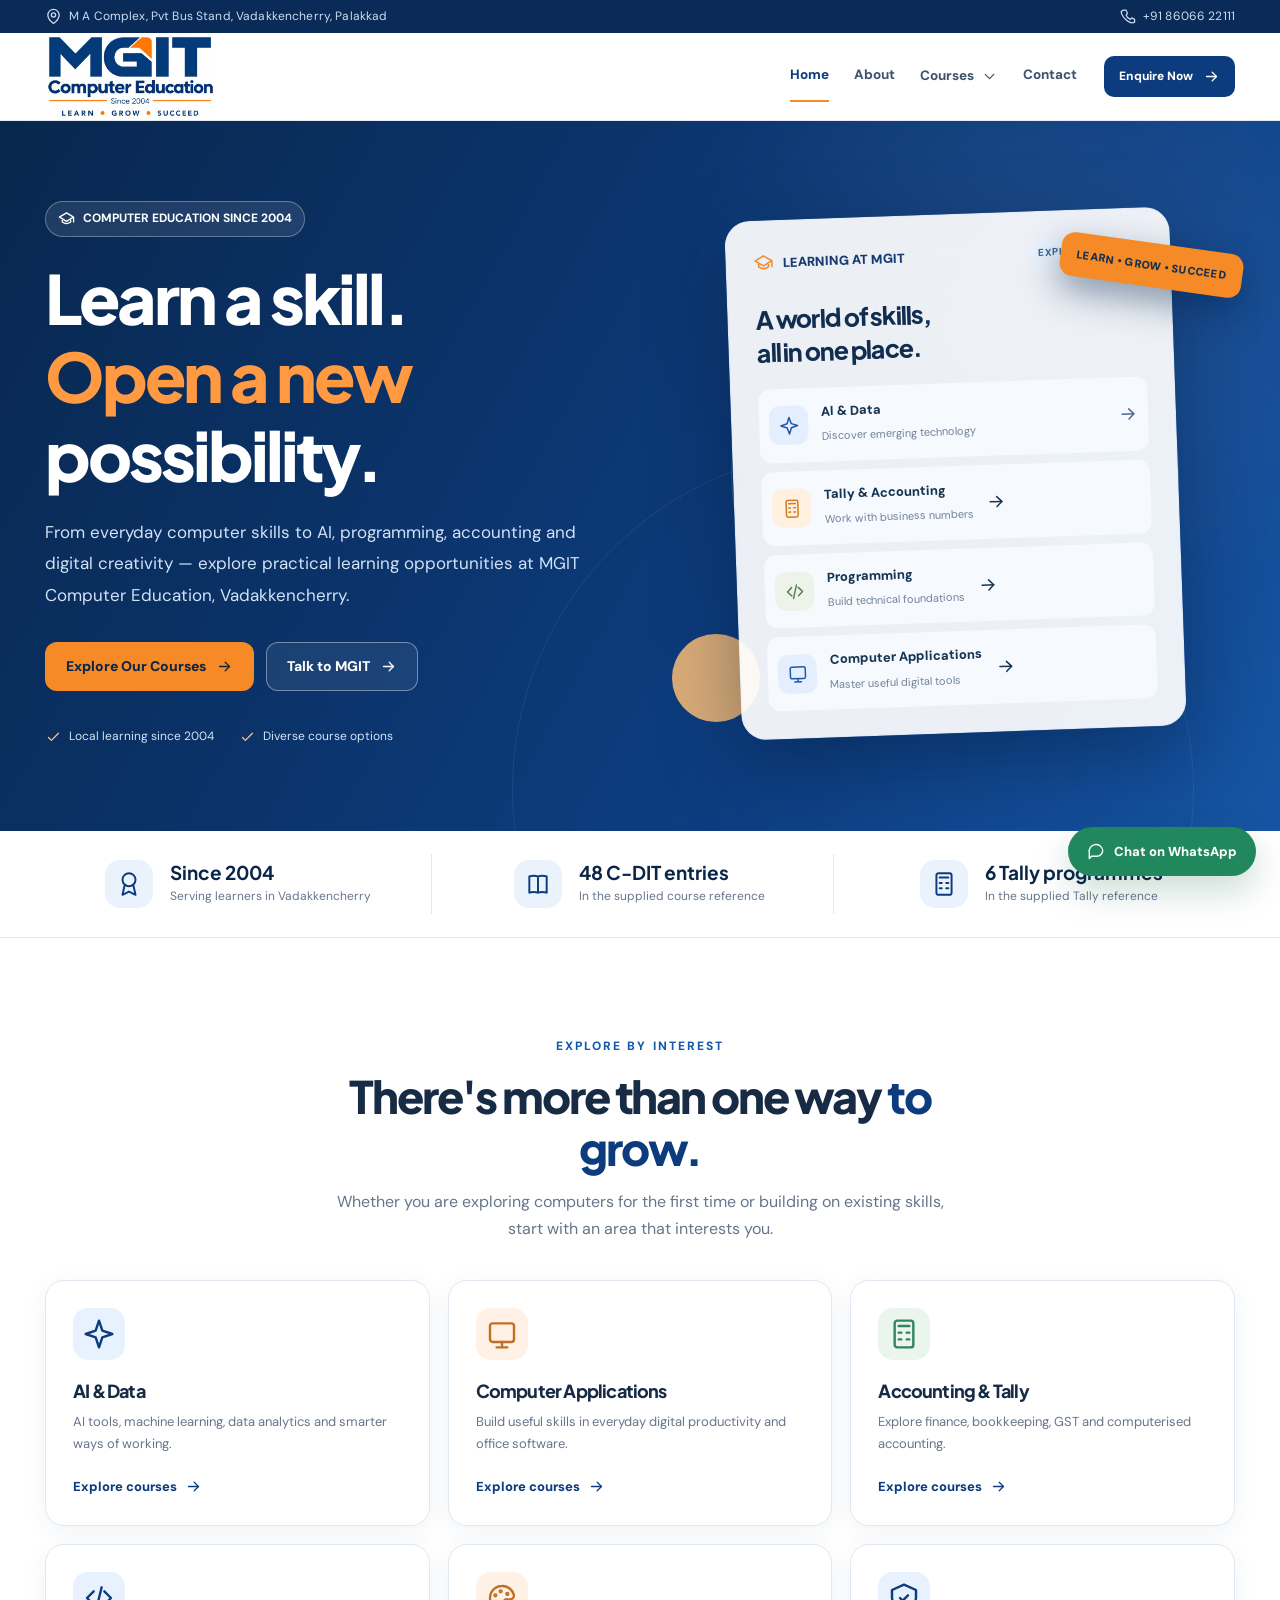
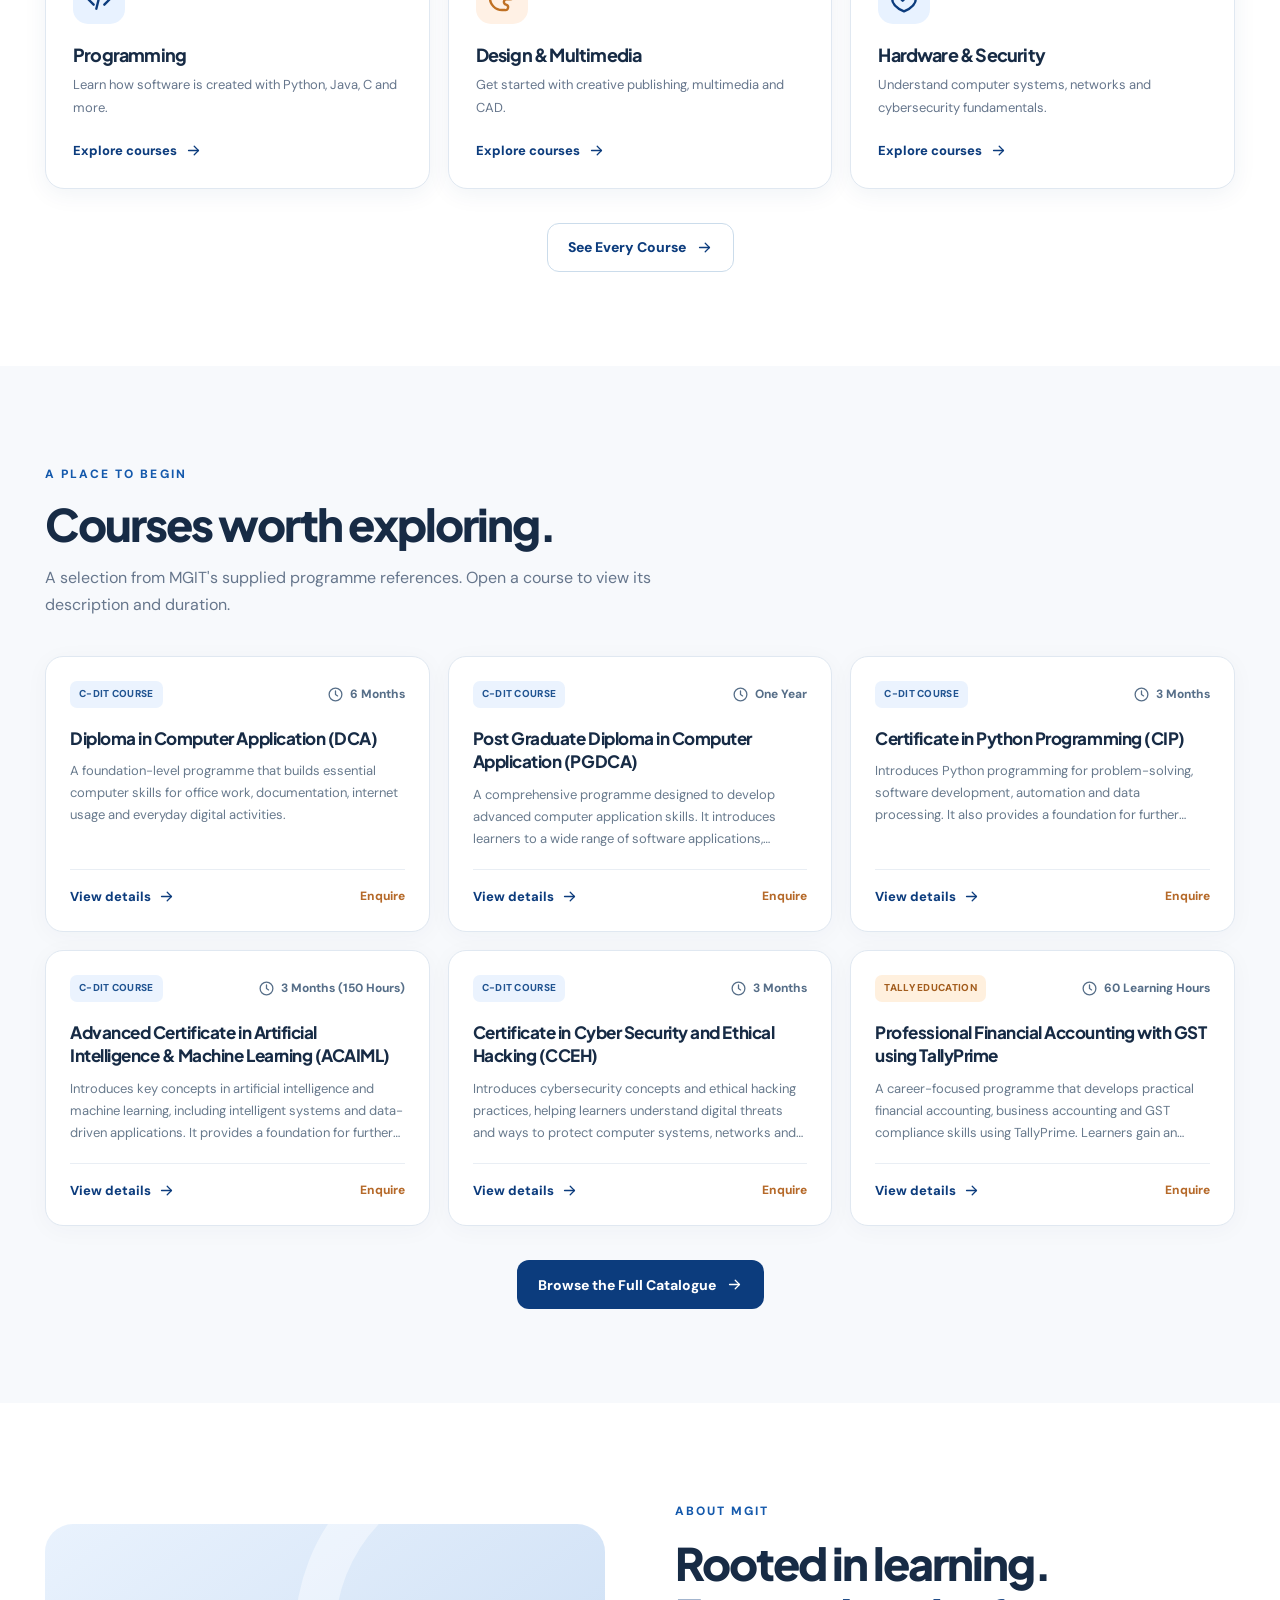
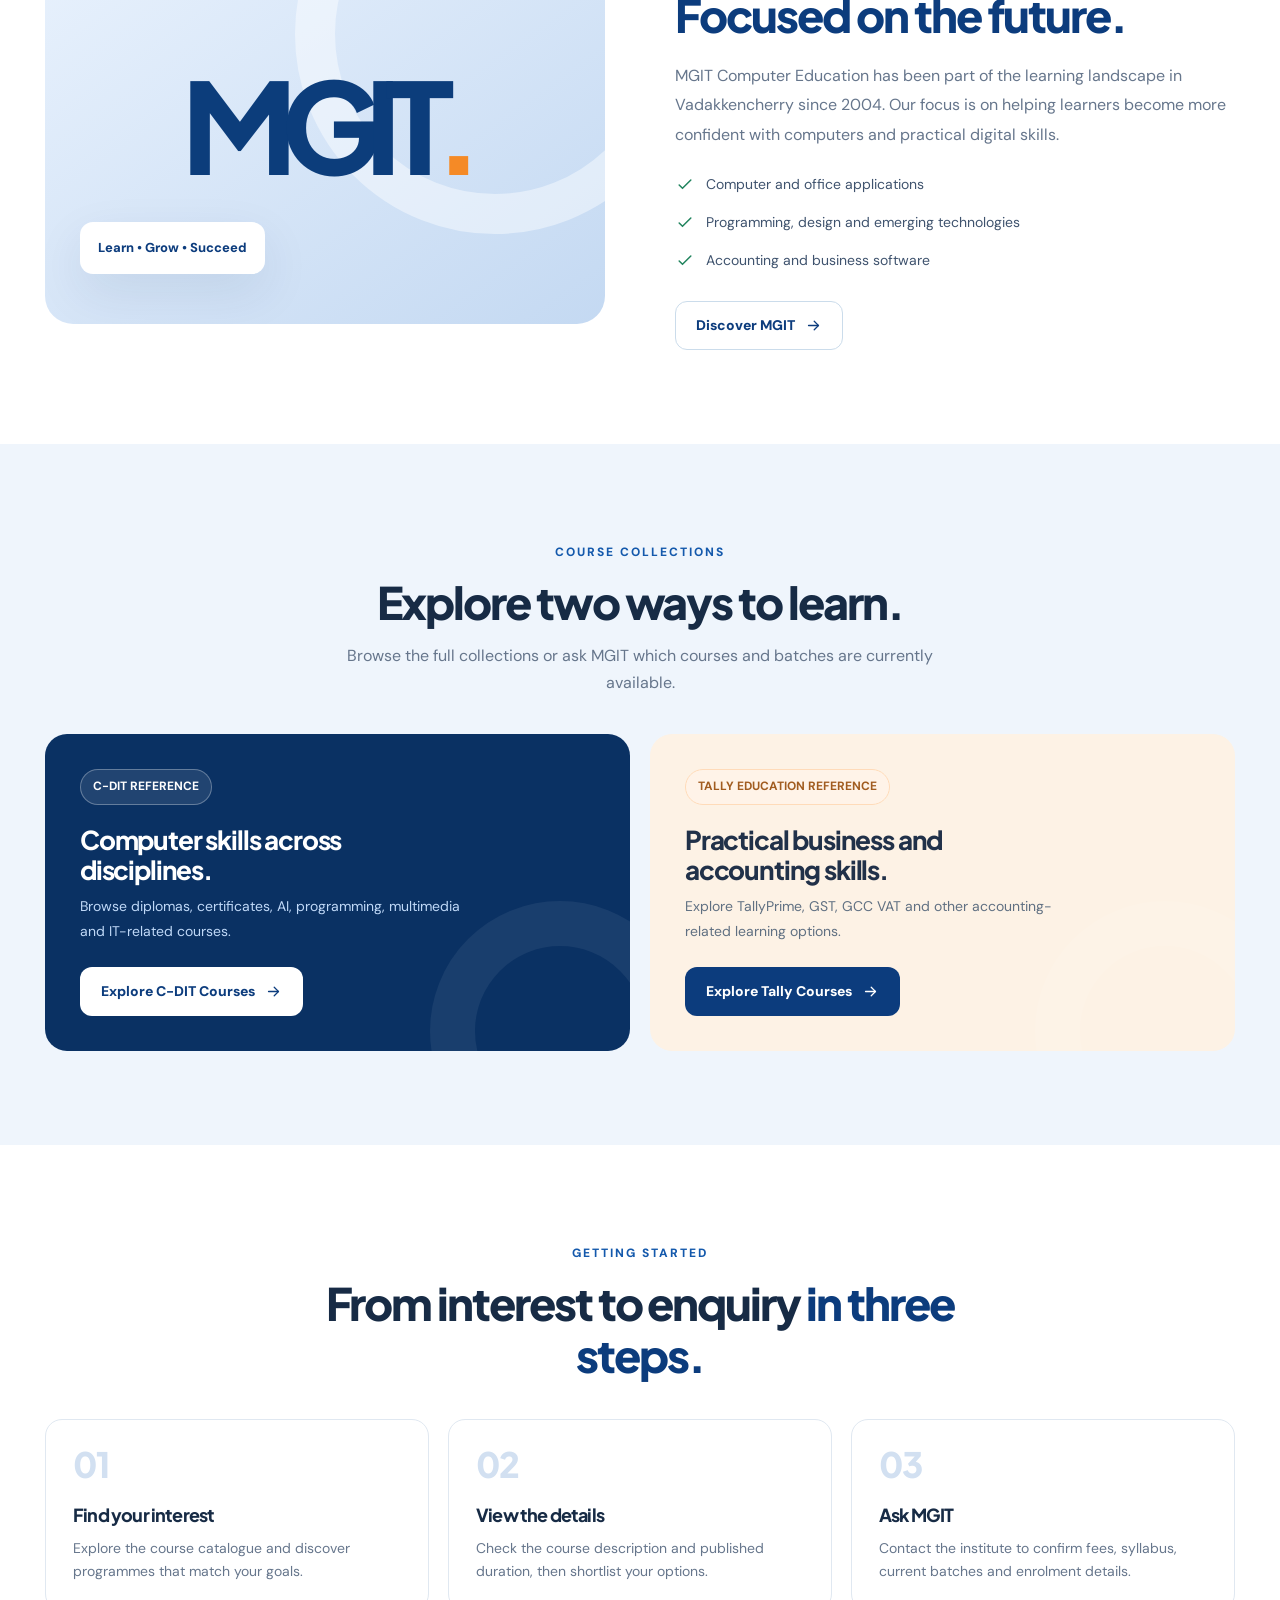
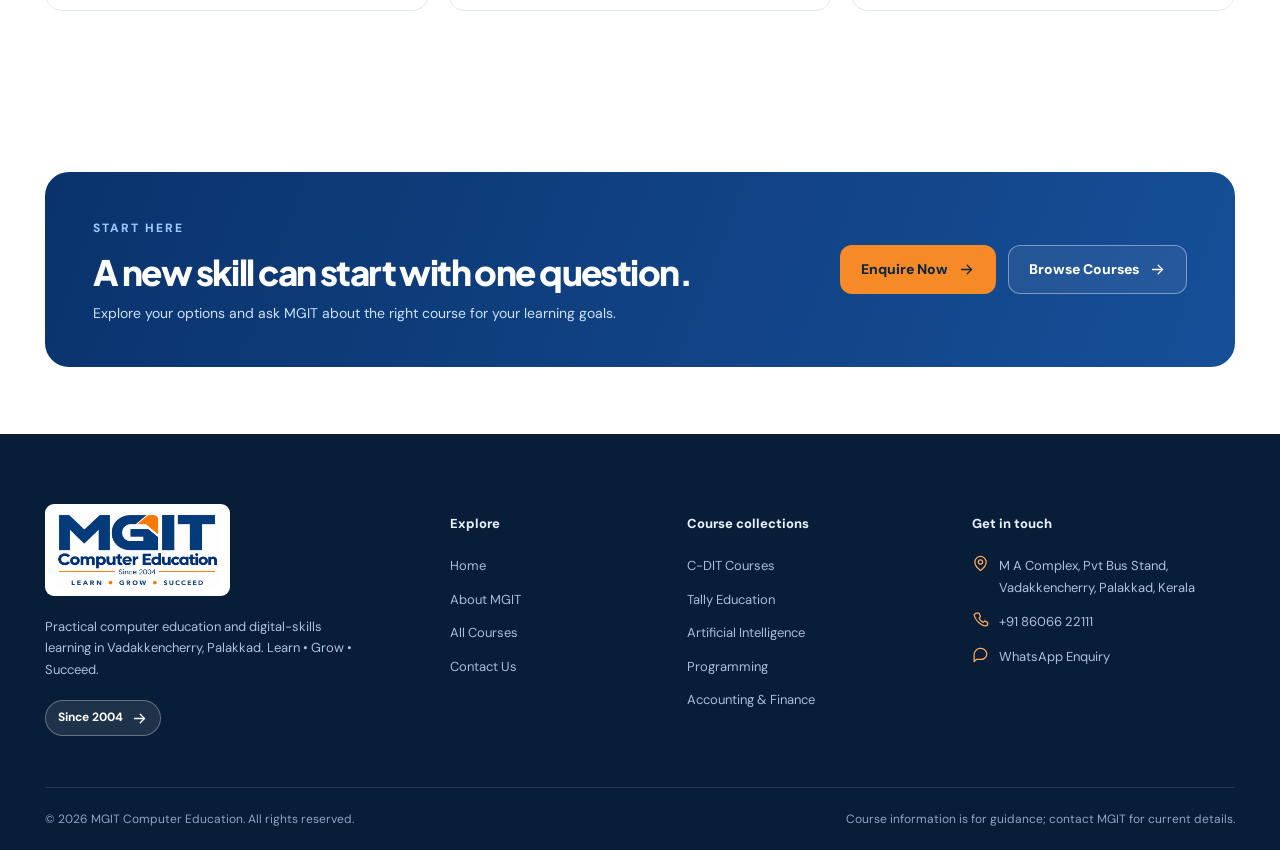
==== commit 0a773613: "Update MGIT website" ====
--- a/index.html
+++ b/index.html
@@ -14,7 +14,7 @@
  <button class="mobile-toggle" id="mobileToggle" aria-expanded="false" aria-controls="mobileNav" aria-label="Open navigation" type="button"><svg class="icon" viewBox="0 0 24 24" aria-hidden="true"><path d="M4 6h16M4 12h16M4 18h16"/></svg></button>
  </div><nav id="mobileNav" class="mobile-nav" aria-label="Mobile navigation"><a href="index.html" aria-current=page>Home</a><a href="about.html" >About MGIT</a><a href="courses.html" >All Courses</a><a href="cdit.html" >C-DIT Courses</a><a href="tally.html" >Tally Education</a><a href="contact.html" >Contact</a><a class="btn btn-primary" href="contact.html">Enquire Now <svg class="icon icon-sm" viewBox="0 0 24 24" aria-hidden="true"><path d="M5 12h14"/><path d="m13 6 6 6-6 6"/></svg></a></nav></header><main id="mainContent">
 <section class="hero"><div class="container hero-layout"><div><span class="pill pill-white"><svg class="icon icon-sm" viewBox="0 0 24 24" aria-hidden="true"><path d="m2 10 10-6 10 6-10 6-10-6zM6 12v5c4 3 8 3 12 0v-5M22 10v7"/></svg> COMPUTER EDUCATION SINCE 2004</span><h1>Learn a skill.<br><em>Open a new</em><br>possibility.</h1><p>From everyday computer skills to AI, programming, accounting and digital creativity — explore practical learning opportunities at MGIT Computer Education, Vadakkencherry.</p><div class="button-row"><a class="btn btn-orange" href="courses.html">Explore Our Courses <svg class="icon icon-sm" viewBox="0 0 24 24" aria-hidden="true"><path d="M5 12h14"/><path d="m13 6 6 6-6 6"/></svg></a><a class="btn btn-ghost" href="contact.html">Talk to MGIT <svg class="icon icon-sm" viewBox="0 0 24 24" aria-hidden="true"><path d="M5 12h14"/><path d="m13 6 6 6-6 6"/></svg></a></div><div class="hero-proof"><span><svg class="icon icon-sm" viewBox="0 0 24 24" aria-hidden="true"><path d="m5 12 4 4L19 6"/></svg> Local learning since 2004</span><span><svg class="icon icon-sm" viewBox="0 0 24 24" aria-hidden="true"><path d="m5 12 4 4L19 6"/></svg> Diverse course options</span></div></div>
-<div class="hero-visual" aria-label="Creative blended preview of MGIT learning areas"><div class="hero-collage"><div class="collage-blur blur-one"></div><div class="collage-blur blur-two"></div><figure class="collage-card collage-main"><img src="assets/img/hero-art-1.svg" alt="Creative preview of MGIT learning experience" loading="eager"></figure><figure class="collage-card collage-top"><img src="assets/img/hero-art-2.svg" alt="Artificial intelligence and emerging technology at MGIT" loading="eager"></figure><figure class="collage-card collage-bottom"><img src="assets/img/hero-art-3.svg" alt="Accounting and Tally learning at MGIT" loading="eager"></figure><div class="hero-float-card float-stats"><strong>49+</strong><span>reference programmes to explore</span></div><div class="hero-float-card float-promise"><strong>Creative + career-focused</strong><span>AI • Accounting • Coding • Productivity</span></div></div></div></div></section>
+<div class="hero-visual" aria-label="Visual summary of technology course areas"><div class="orbit"></div><div class="hero-board"><div class="hero-board-top"><span class="hero-brand"><svg class="icon" viewBox="0 0 24 24" aria-hidden="true"><path d="m2 10 10-6 10 6-10 6-10-6zM6 12v5c4 3 8 3 12 0v-5M22 10v7"/></svg> LEARNING AT MGIT</span><span class="board-chip">EXPLORE &amp; GROW</span></div><h3>A world of skills,<br>all in one place.</h3><div class="board-item"><div class="bicon"><svg class="icon" viewBox="0 0 24 24" aria-hidden="true"><path d="m12 2 2.5 7.5L22 12l-7.5 2.5L12 22l-2.5-7.5L2 12l7.5-2.5L12 2Z"/></svg></div><div><strong>AI &amp; Data</strong><span>Discover emerging technology</span></div><svg class="icon arrow" viewBox="0 0 24 24" aria-hidden="true"><path d="M5 12h14"/><path d="m13 6 6 6-6 6"/></svg></div><div class="board-item"><div class="bicon"><svg class="icon" viewBox="0 0 24 24" aria-hidden="true"><rect x="5" y="2" width="14" height="20" rx="2"/><path d="M8 6h8M8 11h2M14 11h2M8 16h2M14 16h2"/></svg></div><div><strong>Tally &amp; Accounting</strong><span>Work with business numbers</span></div><svg class="icon" viewBox="0 0 24 24" aria-hidden="true"><path d="M5 12h14"/><path d="m13 6 6 6-6 6"/></svg></div><div class="board-item"><div class="bicon"><svg class="icon" viewBox="0 0 24 24" aria-hidden="true"><path d="m8 7-5 5 5 5M16 7l5 5-5 5M14 4l-4 16"/></svg></div><div><strong>Programming</strong><span>Build technical foundations</span></div><svg class="icon" viewBox="0 0 24 24" aria-hidden="true"><path d="M5 12h14"/><path d="m13 6 6 6-6 6"/></svg></div><div class="board-item"><div class="bicon"><svg class="icon" viewBox="0 0 24 24" aria-hidden="true"><rect x="3" y="4" width="18" height="14" rx="2"/><path d="M8 22h8M12 18v4"/></svg></div><div><strong>Computer Applications</strong><span>Master useful digital tools</span></div><svg class="icon" viewBox="0 0 24 24" aria-hidden="true"><path d="M5 12h14"/><path d="m13 6 6 6-6 6"/></svg></div></div><div class="floating-note">LEARN • GROW • SUCCEED</div><div class="floating-circle"></div></div></div></section>
 <div class="stat-ribbon"><div class="container ribbon-inner"><div class="ribbon-item"><div class="ribbon-icon"><svg class="icon icon-lg" viewBox="0 0 24 24" aria-hidden="true"><circle cx="12" cy="8" r="6"/><path d="m8 13-2 9 6-3 6 3-2-9"/></svg></div><div><strong>Since 2004</strong><span>Serving learners in Vadakkencherry</span></div></div><div class="ribbon-item"><div class="ribbon-icon"><svg class="icon icon-lg" viewBox="0 0 24 24" aria-hidden="true"><path d="M4 5c3-1 5-1 8 0 3-1 5-1 8 0v15c-3-1-5-1-8 0-3-1-5-1-8 0zM12 5v15"/></svg></div><div><strong>48 C-DIT entries</strong><span>In the supplied course reference</span></div></div><div class="ribbon-item"><div class="ribbon-icon"><svg class="icon icon-lg" viewBox="0 0 24 24" aria-hidden="true"><rect x="5" y="2" width="14" height="20" rx="2"/><path d="M8 6h8M8 11h2M14 11h2M8 16h2M14 16h2"/></svg></div><div><strong>6 Tally programmes</strong><span>In the supplied Tally reference</span></div></div></div></div>
 <section class="section"><div class="container"><div class="section-intro center"><span class="eyebrow">EXPLORE BY INTEREST</span><h2>There's more than one way <span class="text-blue">to grow.</span></h2><p>Whether you are exploring computers for the first time or building on existing skills, start with an area that interests you.</p></div><div class="category-grid"><a class="category-card" href="courses.html?category=AI%2C%20Data%20%26%20Emerging%20Technology"><span class="cat-icon"><svg class="icon icon-xl" viewBox="0 0 24 24" aria-hidden="true"><path d="m12 2 2.5 7.5L22 12l-7.5 2.5L12 22l-2.5-7.5L2 12l7.5-2.5L12 2Z"/></svg></span><h3>AI & Data</h3><p>AI tools, machine learning, data analytics and smarter ways of working.</p><span class="text-link">Explore courses <svg class="icon icon-sm" viewBox="0 0 24 24" aria-hidden="true"><path d="M5 12h14"/><path d="m13 6 6 6-6 6"/></svg></span></a><a class="category-card" href="courses.html?category=Computer%20Applications%20%26%20Office%20Productivity"><span class="cat-icon"><svg class="icon icon-xl" viewBox="0 0 24 24" aria-hidden="true"><rect x="3" y="4" width="18" height="14" rx="2"/><path d="M8 22h8M12 18v4"/></svg></span><h3>Computer Applications</h3><p>Build useful skills in everyday digital productivity and office software.</p><span class="text-link">Explore courses <svg class="icon icon-sm" viewBox="0 0 24 24" aria-hidden="true"><path d="M5 12h14"/><path d="m13 6 6 6-6 6"/></svg></span></a><a class="category-card" href="courses.html?category=Accounting%2C%20Finance%20%26%20Tally"><span class="cat-icon"><svg class="icon icon-xl" viewBox="0 0 24 24" aria-hidden="true"><rect x="5" y="2" width="14" height="20" rx="2"/><path d="M8 6h8M8 11h2M14 11h2M8 16h2M14 16h2"/></svg></span><h3>Accounting & Tally</h3><p>Explore finance, bookkeeping, GST and computerised accounting.</p><span class="text-link">Explore courses <svg class="icon icon-sm" viewBox="0 0 24 24" aria-hidden="true"><path d="M5 12h14"/><path d="m13 6 6 6-6 6"/></svg></span></a><a class="category-card" href="courses.html?category=Programming%20%26%20Software%20Development"><span class="cat-icon"><svg class="icon icon-xl" viewBox="0 0 24 24" aria-hidden="true"><path d="m8 7-5 5 5 5M16 7l5 5-5 5M14 4l-4 16"/></svg></span><h3>Programming</h3><p>Learn how software is created with Python, Java, C and more.</p><span class="text-link">Explore courses <svg class="icon icon-sm" viewBox="0 0 24 24" aria-hidden="true"><path d="M5 12h14"/><path d="m13 6 6 6-6 6"/></svg></span></a><a class="category-card" href="courses.html?category=Design%2C%20Multimedia%20%26%20CAD"><span class="cat-icon"><svg class="icon icon-xl" viewBox="0 0 24 24" aria-hidden="true"><path d="M12 3a9 9 0 1 0 0 18h2a2 2 0 0 0 1-4 2 2 0 0 1 1-4h2a3 3 0 0 0 3-3A9 9 0 0 0 12 3Z"/><circle cx="7" cy="10" r=".7"/><circle cx="11" cy="7" r=".7"/><circle cx="16" cy="9" r=".7"/></svg></span><h3>Design & Multimedia</h3><p>Get started with creative publishing, multimedia and CAD.</p><span class="text-link">Explore courses <svg class="icon icon-sm" viewBox="0 0 24 24" aria-hidden="true"><path d="M5 12h14"/><path d="m13 6 6 6-6 6"/></svg></span></a><a class="category-card" href="courses.html?category=Hardware%2C%20Networking%20%26%20Cybersecurity"><span class="cat-icon"><svg class="icon icon-xl" viewBox="0 0 24 24" aria-hidden="true"><path d="m12 2 9 4v6c0 5-4 8-9 10-5-2-9-5-9-10V6z"/><path d="m9 12 2 2 4-4"/></svg></span><h3>Hardware & Security</h3><p>Understand computer systems, networks and cybersecurity fundamentals.</p><span class="text-link">Explore courses <svg class="icon icon-sm" viewBox="0 0 24 24" aria-hidden="true"><path d="M5 12h14"/><path d="m13 6 6 6-6 6"/></svg></span></a></div><div class="section-actions"><a class="btn btn-outline" href="courses.html">See Every Course <svg class="icon icon-sm" viewBox="0 0 24 24" aria-hidden="true"><path d="M5 12h14"/><path d="m13 6 6 6-6 6"/></svg></a></div></div></section>
 <section class="section bg-muted"><div class="container"><div class="section-intro"><span class="eyebrow">A PLACE TO BEGIN</span><h2>Courses worth exploring.</h2><p>A selection from MGIT's supplied programme references. Open a course to view its description and duration.</p></div><div id="featuredCourses" class="course-grid" aria-live="polite"></div><div class="section-actions"><a class="btn btn-primary" href="courses.html">Browse the Full Catalogue <svg class="icon icon-sm" viewBox="0 0 24 24" aria-hidden="true"><path d="M5 12h14"/><path d="m13 6 6 6-6 6"/></svg></a></div></div></section>
--- a/assets/css/styles.css
+++ b/assets/css/styles.css
@@ -6,66 +6,3 @@
 @media(max-width:680px){.container{width:min(100% - 34px,1190px)}.site-topbar{display:none}.header-inner{min-height:72px}.brand img{width:147px}.hero{padding:48px 0 54px}.hero h1{font-size:43px;margin:17px 0}.hero p{font-size:15px}.hero-proof{gap:12px;padding-top:23px}.hero-visual{min-height:335px;margin-top:5px}.hero-board{padding:20px;width:min(100% - 20px,400px);border-radius:20px}.hero-board h3{font-size:19px;margin:16px 0 12px}.board-item{padding:9px;margin-top:7px}.board-item .bicon{width:35px;height:35px}.floating-note{font-size:9px;right:0;top:0}.ribbon-inner{grid-template-columns:1fr;gap:0;padding:14px 0}.ribbon-item{justify-content:start;padding:13px 5px}.ribbon-item:not(:last-child){border:0;border-bottom:1px solid var(--line)}.ribbon-icon{width:42px;height:42px}.section{padding:61px 0}.section-sm{padding:49px 0}.section-intro{margin-bottom:27px}.section-intro h2,h2{font-size:32px}.category-grid,.course-grid,.path-grid,.values-grid{grid-template-columns:1fr}.category-card{min-height:0;padding:25px}.course-card{min-height:235px}.feature-split,.about-story,.duo-panels,.tally-feature,.contact-layout{grid-template-columns:1fr}.feature-split{gap:32px}.feature-split>div:first-child{order:2}.image-composition{min-height:300px}.image-composition .large-mark{font-size:100px}.duo-panel{min-height:255px;padding:29px}.cta-band{flex-direction:column;align-items:flex-start;padding:30px}.cta-band .button-row{flex:none}.page-hero{padding:43px 0 47px}.page-hero h1{font-size:37px}.page-hero p{font-size:15px}.search-row{grid-template-columns:1fr}.search-panel{padding:19px}.filter-summary{align-items:flex-start}.catalog-heading{align-items:start}.catalog-section{margin:45px 0}.catalog-section h2{font-size:25px}.tally-feature{padding:28px}.tally-feature h2{font-size:27px}.form-panel,.contact-panel{padding:26px 23px}.form-grid{grid-template-columns:1fr}.map-card,.location-card,.inline-banner{flex-direction:column;align-items:flex-start}.map-card,.location-card{padding:25px}.footer-grid{grid-template-columns:1fr;gap:27px;padding-bottom:38px}.footer-bottom{flex-direction:column;align-items:flex-start}.site-footer{padding:49px 0 20px}.floating-whatsapp{padding:13px;right:15px;bottom:15px}.floating-whatsapp span{display:none}.modal-panel{padding:26px 20px;border-radius:18px}.modal-close{right:15px;top:15px}.modal-actions{gap:8px}.btn{min-height:45px}.button-row{gap:9px}}
 @media(prefers-reduced-motion:reduce){*,*:before,*:after{scroll-behavior:auto!important;transition:none!important;animation:none!important}}
 [hidden]{display:none!important}
-
-/* --- Creative rework --- */
-.hero{background:radial-gradient(circle at 12% 18%,rgba(255,255,255,.12),transparent 20%),linear-gradient(130deg,#061f40 0%,#0d3b7d 54%,#0c5ab0 100%)}
-.hero-layout{gap:58px}
-.hero p{max-width:590px}
-.hero-visual{min-height:520px}
-.hero-collage{position:relative;width:min(100%,520px);height:500px;margin-left:auto}
-.collage-blur{position:absolute;border-radius:50%;filter:blur(16px);opacity:.95;z-index:0}
-.blur-one{width:170px;height:170px;background:#ffb160;top:18px;left:20px;opacity:.7}
-.blur-two{width:220px;height:220px;background:#74aef5;right:10px;bottom:18px;opacity:.45}
-.collage-card{position:absolute;overflow:hidden;border-radius:32px;background:rgba(255,255,255,.12);border:1px solid rgba(255,255,255,.35);backdrop-filter:blur(16px);box-shadow:0 30px 70px rgba(0,18,46,.42)}
-.collage-card img,.page-art-card img{width:100%;height:100%;object-fit:cover;display:block}
-.collage-main{left:24px;top:66px;width:330px;height:315px;transform:rotate(-5deg);z-index:2}
-.collage-top{right:16px;top:0;width:198px;height:198px;transform:rotate(8deg);z-index:3}
-.collage-bottom{right:30px;bottom:48px;width:230px;height:230px;transform:rotate(-8deg);z-index:2}
-.hero-float-card{position:absolute;display:flex;flex-direction:column;gap:4px;padding:16px 18px;background:rgba(255,255,255,.9);color:#123157;border-radius:19px;box-shadow:0 16px 44px rgba(4,24,46,.35);z-index:4;max-width:220px}
-.hero-float-card strong{font-family:var(--heading);font-size:18px;line-height:1.1}
-.hero-float-card span{font-size:12px;line-height:1.45;color:#5d7290;font-weight:700}
-.float-stats{left:4px;bottom:78px}
-.float-stats strong{font-size:34px;color:var(--orange)}
-.float-promise{right:0;top:214px}
-.category-grid{grid-template-columns:repeat(3,minmax(0,1fr));gap:20px}
-.category-card{border-radius:30px 30px 30px 10px;padding:29px 28px 26px;overflow:hidden;background:linear-gradient(180deg,#fff 0%,#f9fbff 100%);box-shadow:0 15px 40px rgba(14,53,99,.08);border:1px solid #dbe7f2}
-.category-card::before{content:'';position:absolute;right:-48px;top:-52px;width:130px;height:130px;border-radius:38px;background:linear-gradient(145deg,rgba(245,138,38,.16),rgba(20,89,172,.09));transform:rotate(24deg)}
-.category-card::after{content:'';position:absolute;left:26px;bottom:16px;width:72px;height:5px;border-radius:99px;background:linear-gradient(90deg,var(--orange),rgba(245,138,38,0))}
-.category-card:nth-child(2n){border-radius:10px 30px 30px 30px}
-.category-card:nth-child(3n){background:linear-gradient(180deg,#f7fbff 0%,#fff8f1 100%)}
-.category-card .cat-icon{width:58px;height:58px;border-radius:19px;background:white;box-shadow:0 10px 25px rgba(12,60,125,.08)}
-.category-card h3{font-size:19px}
-.category-card p{font-size:13px;max-width:290px}
-.course-card{border-radius:26px 26px 26px 10px;padding:25px;box-shadow:0 16px 42px rgba(15,55,97,.08);background:linear-gradient(180deg,#fff 0%,#fbfdff 100%);border:1px solid #dce7f2;overflow:hidden}
-.course-card::before{content:'';position:absolute;top:0;left:0;right:0;height:6px;background:linear-gradient(90deg,#0c3c7d,#3d7fd0,#f58a26)}
-.course-card::after{content:'';position:absolute;right:-35px;bottom:-38px;width:110px;height:110px;border-radius:32px;background:linear-gradient(135deg,rgba(20,89,172,.06),rgba(245,138,38,.09));transform:rotate(25deg)}
-.course-card:nth-child(3n+2){border-radius:10px 26px 26px 26px}
-.course-card:nth-child(4n){background:linear-gradient(180deg,#fff 0%,#f8fbff 100%)}
-.course-meta{position:relative;z-index:1}
-.tiny-tag{padding:7px 11px;border-radius:999px;box-shadow:inset 0 0 0 1px rgba(255,255,255,.5)}
-.course-meta .course-duration{background:#f4f8fd;padding:7px 10px;border-radius:999px}
-.course-card h3{font-size:18px;position:relative;z-index:1}
-.course-card .course-desc{position:relative;z-index:1}
-.course-footer{position:relative;z-index:1;border-top:1px dashed #dfe7f1;padding-top:14px}
-.search-panel{border-radius:28px;background:linear-gradient(180deg,#ffffff 0%,#f7fbff 100%);box-shadow:0 18px 45px rgba(17,58,101,.07);padding:28px;border:1px solid #dfeaf5}
-.filter-summary{padding:16px 20px;border-radius:20px;background:#f6f9fd;border:1px solid #e0ebf6}
-.page-hero{background:radial-gradient(circle at 8% 20%,rgba(255,255,255,.72),transparent 22%),linear-gradient(120deg,#f7fbff 0%,#edf5fd 58%,#fff8f0 100%);padding:72px 0 78px}
-.page-hero:after{display:none}
-.page-hero-grid{display:grid;grid-template-columns:1.04fr .96fr;gap:42px;align-items:center;position:relative;z-index:1}
-.page-hero-copy h1{max-width:700px}
-.page-hero-visual{position:relative;min-height:380px}
-.page-art-card{position:absolute;overflow:hidden;border-radius:30px;background:#fff;border:1px solid #dfeaf5;box-shadow:0 24px 60px rgba(12,43,77,.14)}
-.page-art-card.main{left:48px;top:30px;width:330px;height:260px;transform:rotate(-6deg)}
-.page-art-card.small{width:180px;height:180px;right:14px;z-index:2}
-.page-art-card.small.top{top:0;transform:rotate(8deg)}
-.page-art-card.small.bottom{bottom:22px;transform:rotate(10deg)}
-.page-info-chip{position:absolute;left:0;bottom:18px;display:inline-flex;align-items:center;padding:14px 18px;border-radius:999px;background:#0c3c7d;color:#fff;font-weight:800;box-shadow:0 18px 40px rgba(12,60,125,.23)}
-.page-info-chip::before{content:'';width:11px;height:11px;border-radius:50%;background:#f58a26;margin-right:10px;box-shadow:0 0 0 6px rgba(245,138,38,.18)}
-.values-grid .value-card,.year-card,.contact-panel,.form-panel,.tally-feature,.cta-band,.inline-banner,.location-card,.map-card{border-radius:28px}
-.contact-panel{background:linear-gradient(150deg,#0a3268 0%,#0c3c7d 60%,#1259ad 100%)}
-.form-panel{box-shadow:0 18px 48px rgba(15,55,97,.08)}
-.tally-feature{border-radius:30px;background:linear-gradient(135deg,#082c5a,#0d4d99 62%,#0c5ab0 100%)}
-.cta-band{border-radius:30px;overflow:hidden;position:relative}
-.cta-band::after{content:'';position:absolute;right:-60px;top:-40px;width:180px;height:180px;border-radius:50%;background:rgba(255,255,255,.08)}
-@media(max-width:920px){.page-hero-grid{grid-template-columns:1fr}.page-hero-visual{min-height:355px}.hero-visual{min-height:470px}.hero-collage{margin:0 auto}.page-art-card.main{left:20px}.page-info-chip{left:12px;bottom:0}}
-@media(max-width:680px){.hero-visual{min-height:410px}.hero-collage{height:390px;width:100%}.collage-main{left:10px;top:66px;width:230px;height:210px}.collage-top{right:8px;width:138px;height:138px}.collage-bottom{right:22px;bottom:44px;width:160px;height:160px}.hero-float-card{padding:12px 13px;border-radius:16px;max-width:170px}.float-stats{left:0;bottom:62px}.float-stats strong{font-size:24px}.float-promise{right:0;top:170px}.page-hero{padding:48px 0 56px}.page-hero-visual{min-height:290px}.page-art-card.main{left:12px;top:18px;width:220px;height:178px}.page-art-card.small{width:120px;height:120px;right:10px}.page-info-chip{padding:11px 14px;font-size:12px;bottom:5px;left:6px}.category-card,.course-card{border-radius:24px 24px 24px 10px}.search-panel{padding:20px}}
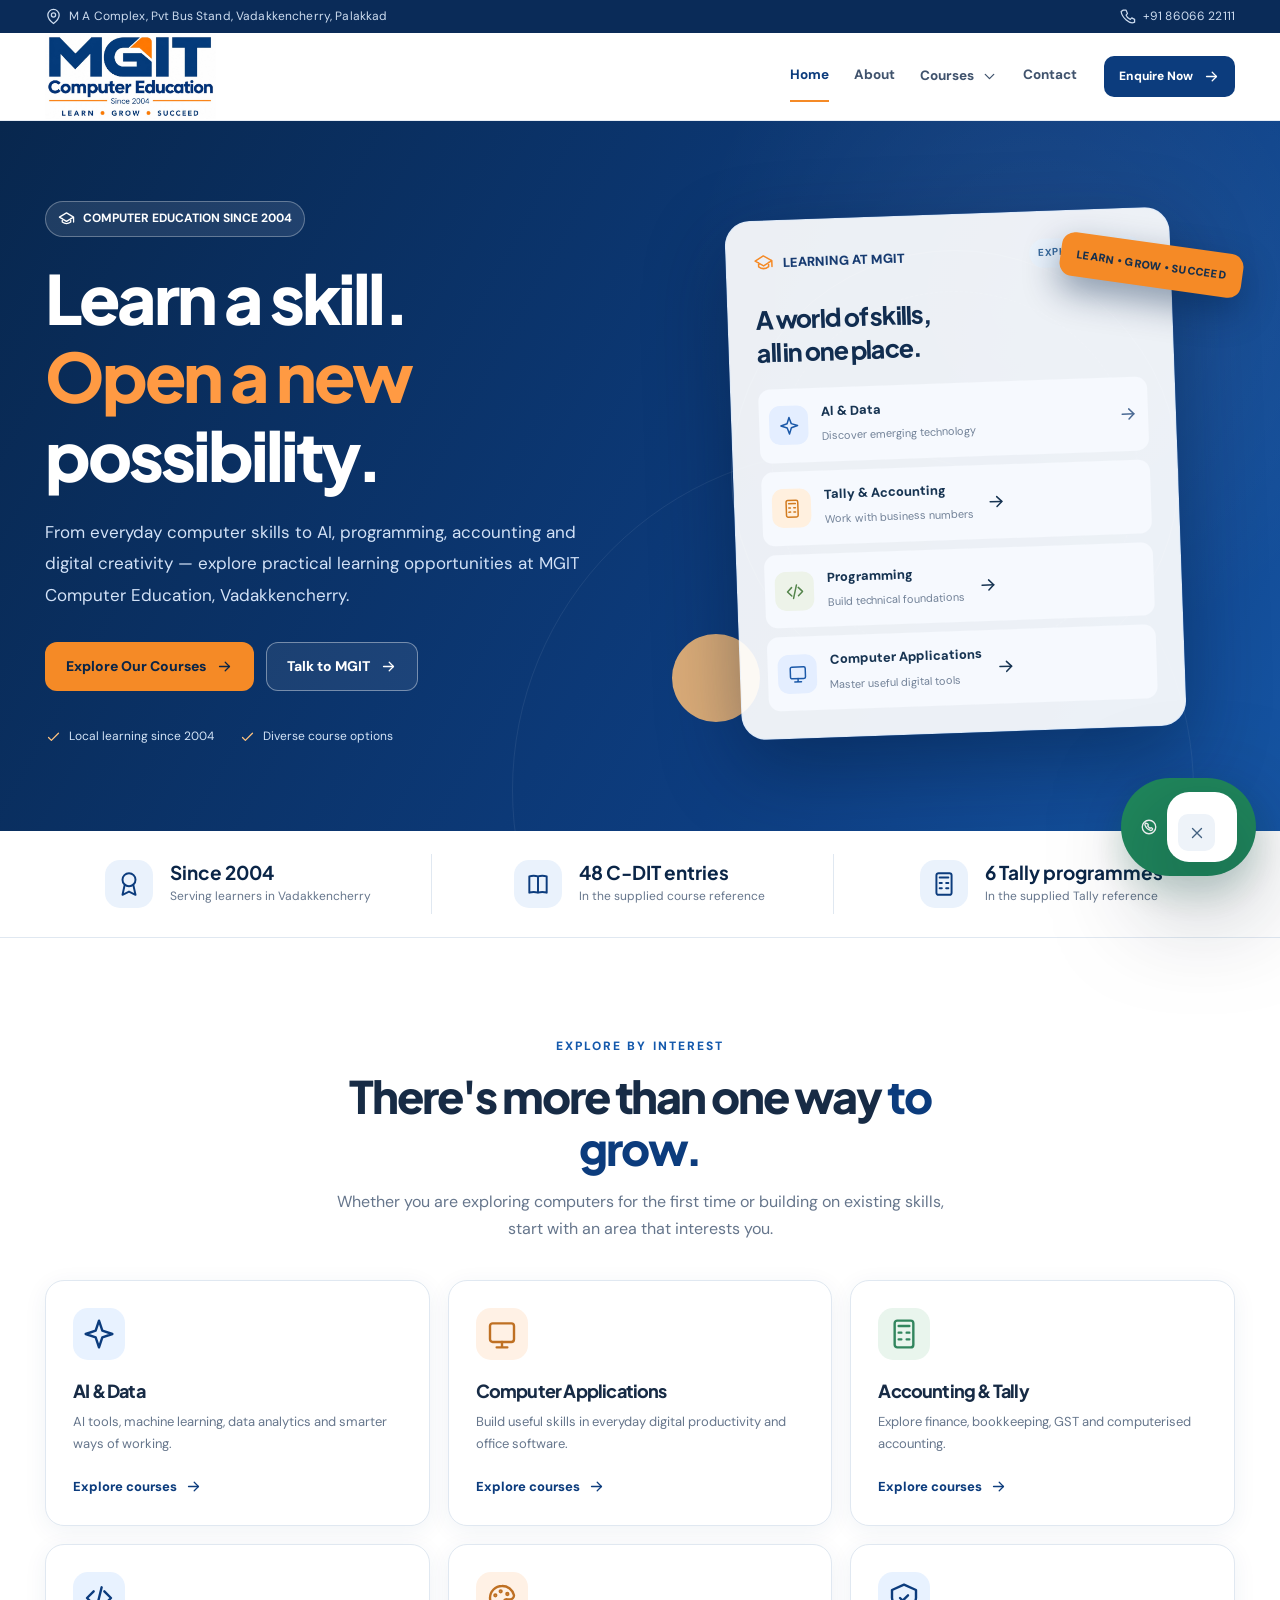
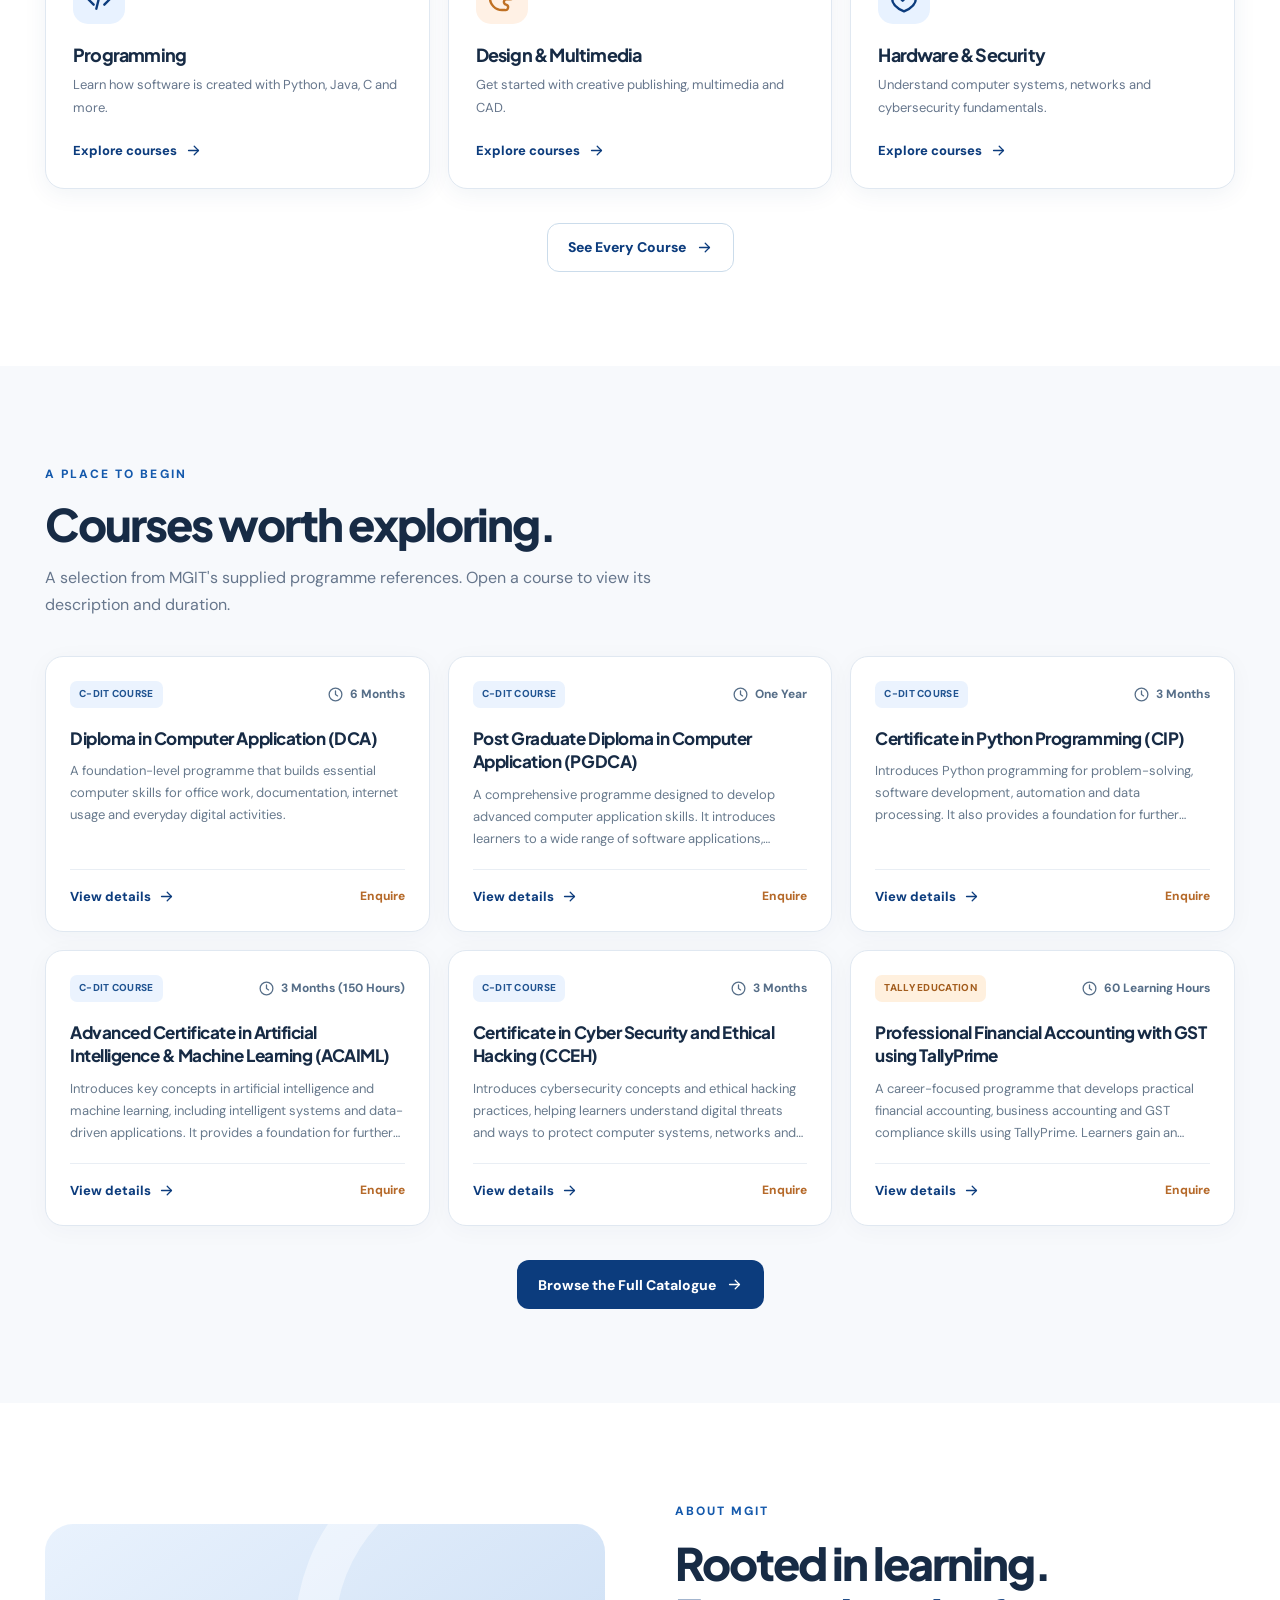
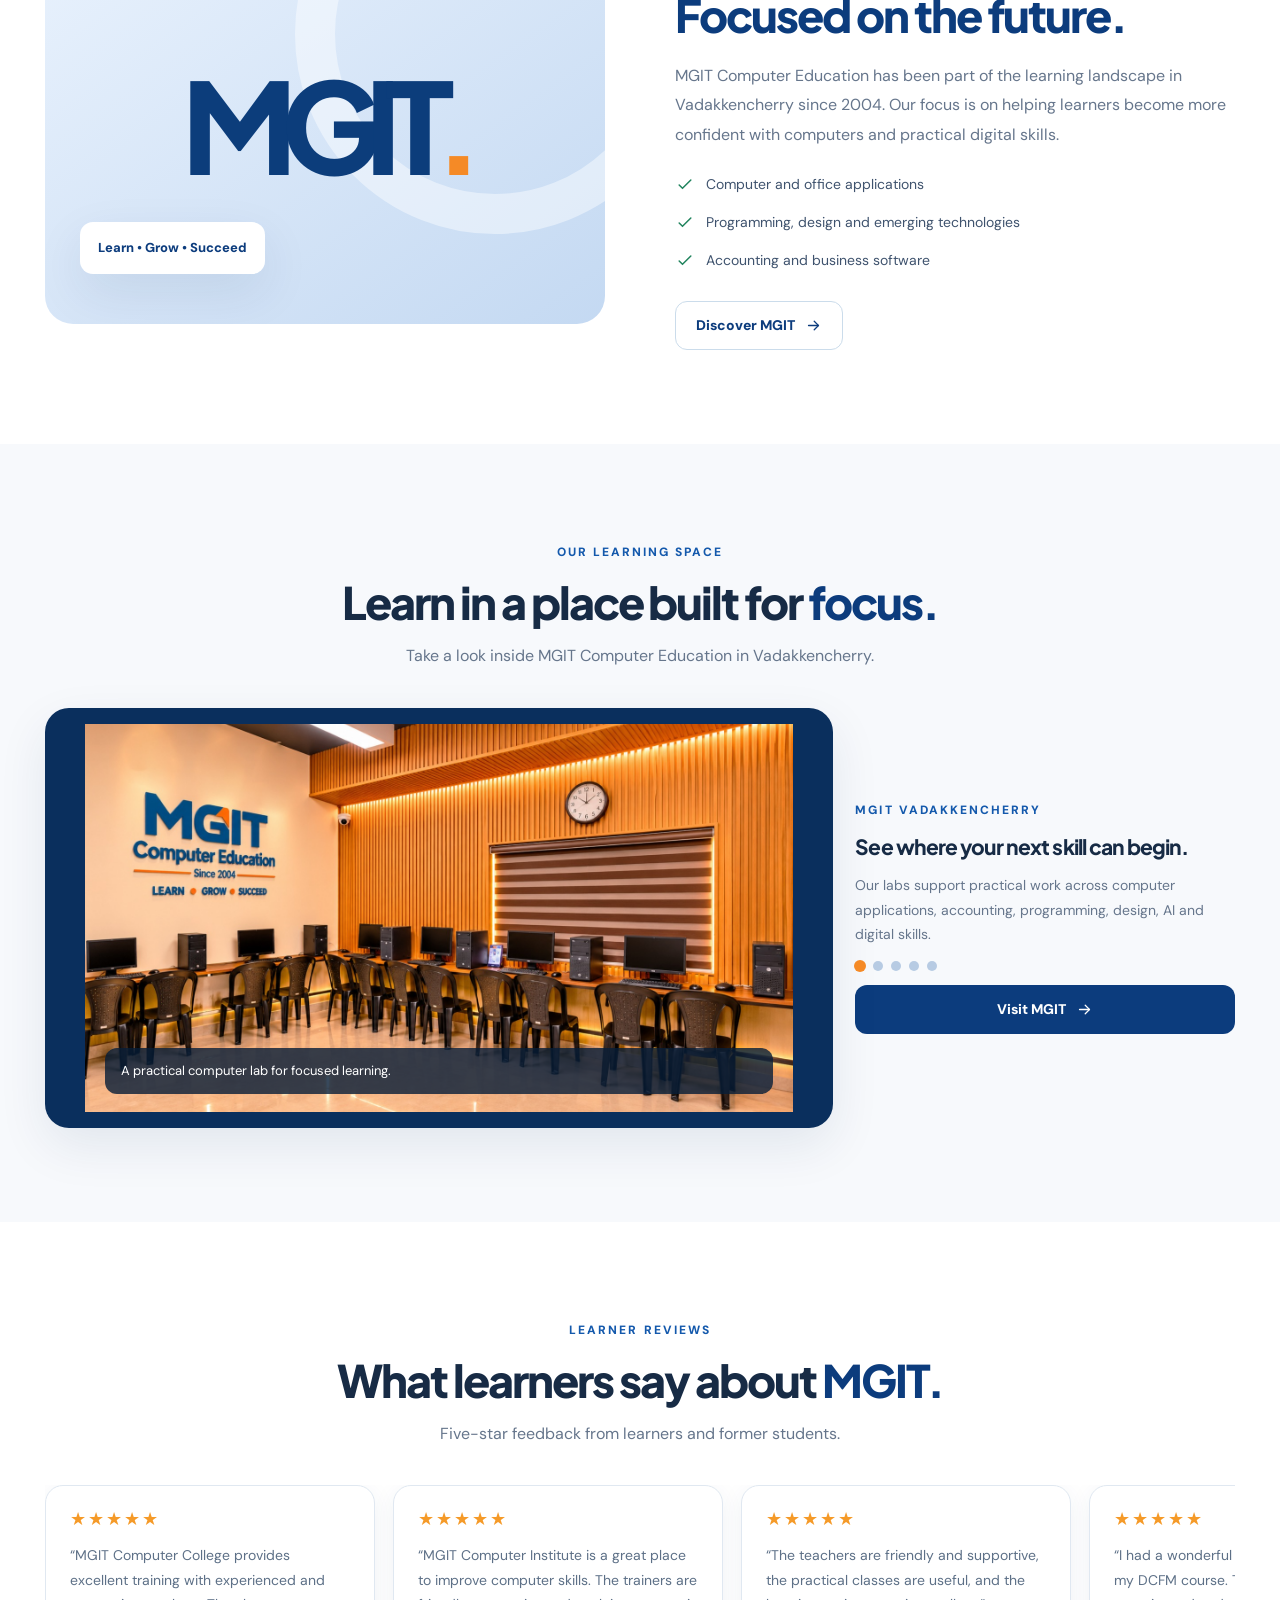
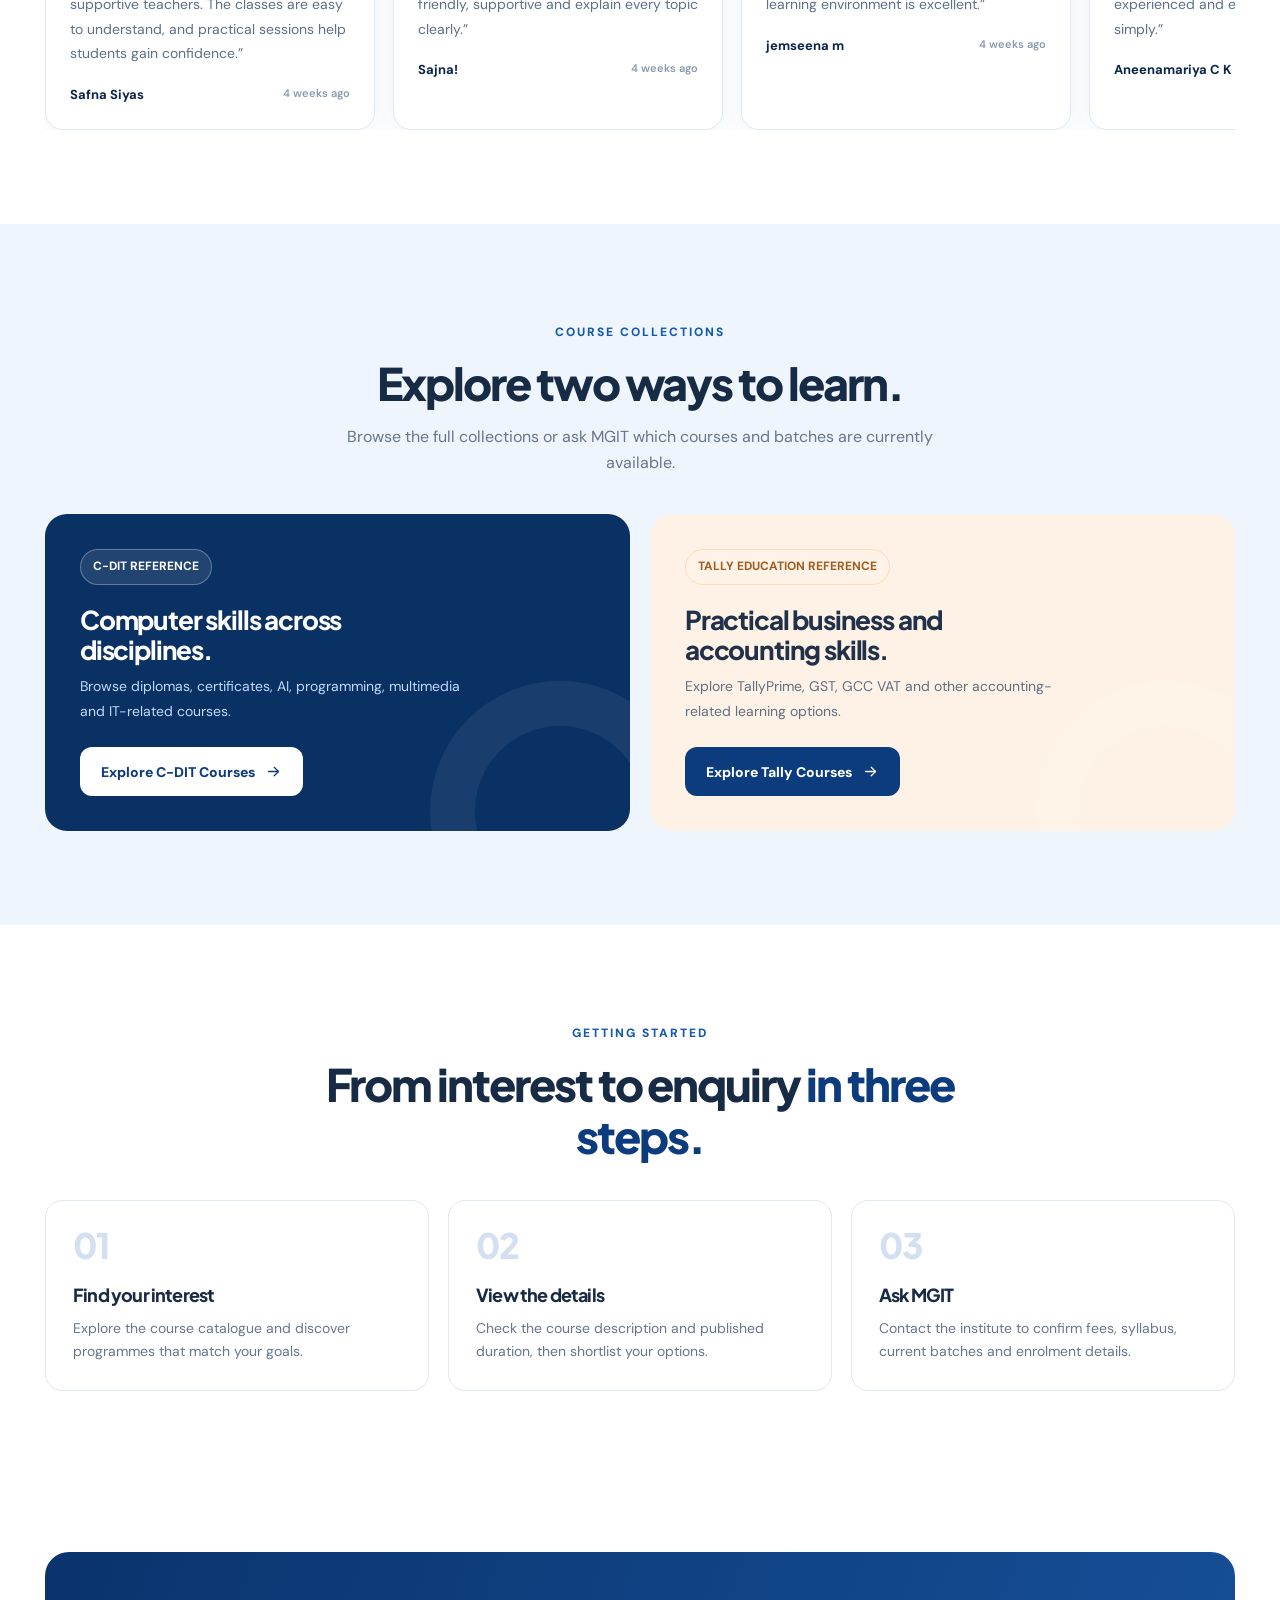
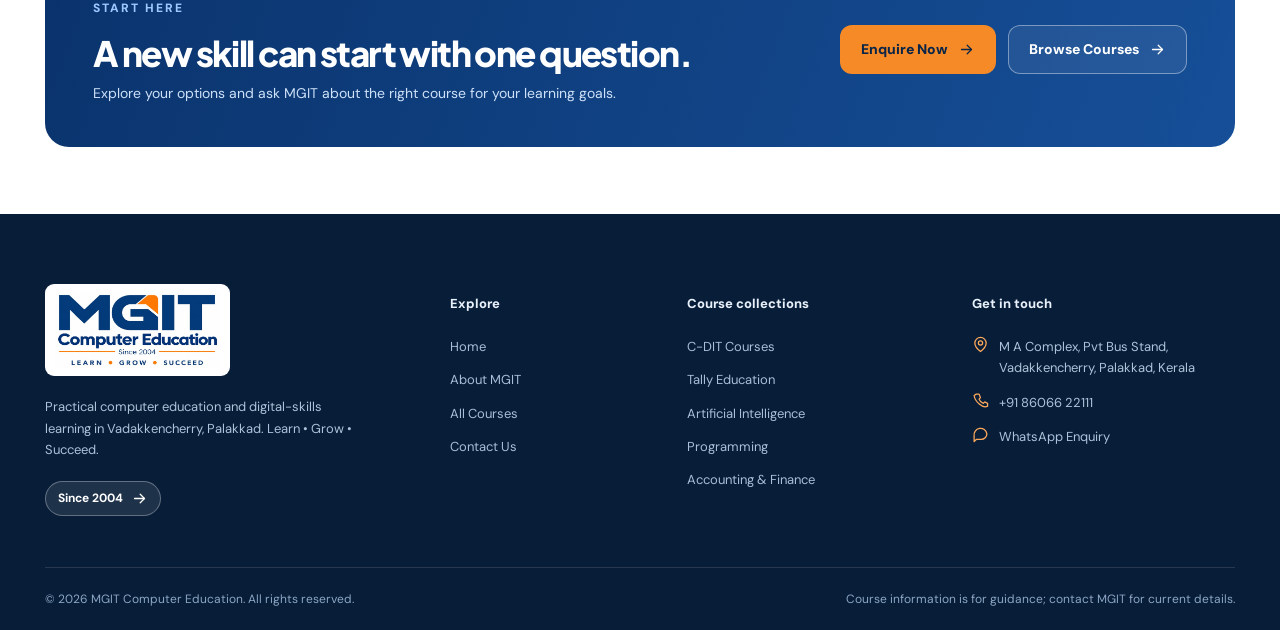
==== commit abc770e4: "Add gallery reviews and partner course updates" ====
--- a/index.html
+++ b/index.html
@@ -1,7 +1,5 @@
 <!doctype html>
- <html lang="en"><head><meta charset="utf-8"><meta name="viewport" content="width=device-width,initial-scale=1"><meta name="theme-color" content="#0a3775">
- <title>Computer Courses in Vadakkencherry | MGIT Computer Education</title><meta name="description" content="MGIT Computer Education, Vadakkencherry, Palakkad. Explore C-DIT reference courses, Tally Education, AI, programming and computer applications."><meta property="og:title" content="Computer Courses in Vadakkencherry | MGIT Computer Education"><meta property="og:description" content="MGIT Computer Education, Vadakkencherry, Palakkad. Explore C-DIT reference courses, Tally Education, AI, programming and computer applications."><meta property="og:type" content="website"><link rel="icon" href="assets/img/favicon.svg" type="image/svg+xml"><link rel="stylesheet" href="assets/css/styles.css">
- </head><body><a class="skip-link" href="#mainContent">Skip to content</a>
+ <html lang="en"><head><meta charset="utf-8"><meta name="viewport" content="width=device-width,initial-scale=1"><meta name="theme-color" content="#0a3775"><meta name="color-scheme" content="light"><meta name="robots" content="index,follow,max-image-preview:large"><meta name="googlebot" content="index,follow"><meta name="referrer" content="strict-origin-when-cross-origin"><title>MGIT Computer Education | Computer Courses in Vadakkencherry, Palakkad</title><meta name="description" content="Explore practical computer courses, Tally, programming, AI, accounting and digital-skills learning at MGIT Computer Education in Vadakkencherry, Palakkad."><link rel="canonical" href="https://mgit.in/"><meta property="og:locale" content="en_IN"><meta property="og:site_name" content="MGIT Computer Education"><meta property="og:title" content="MGIT Computer Education | Computer Courses in Vadakkencherry, Palakkad"><meta property="og:description" content="Explore practical computer courses, Tally, programming, AI, accounting and digital-skills learning at MGIT Computer Education in Vadakkencherry, Palakkad."><meta property="og:type" content="website"><meta property="og:url" content="https://mgit.in/"><meta property="og:image" content="https://mgit.in/assets/img/mgit-logo.png"><meta property="og:image:alt" content="MGIT Computer Education logo"><meta name="twitter:card" content="summary"><meta name="twitter:title" content="MGIT Computer Education | Computer Courses in Vadakkencherry, Palakkad"><meta name="twitter:description" content="Explore practical computer courses, Tally, programming, AI, accounting and digital-skills learning at MGIT Computer Education in Vadakkencherry, Palakkad."><meta name="twitter:image" content="https://mgit.in/assets/img/mgit-logo.png"><link rel="icon" href="assets/img/favicon.svg" type="image/svg+xml"><link rel="mask-icon" href="assets/img/favicon.svg" color="#0a3775"><link rel="apple-touch-icon" href="assets/img/favicon.svg"><link rel="manifest" href="site.webmanifest"><link rel="stylesheet" href="assets/css/styles.css"><script type="application/ld+json">{"@context":"https://schema.org","@type":"EducationalOrganization","name":"MGIT Computer Education","url":"https://mgit.in/","logo":"https://mgit.in/assets/img/mgit-logo.png","telephone":"+91 86066 22111","foundingDate":"2004","address":{"@type":"PostalAddress","streetAddress":"M A Complex, Pvt Bus Stand","addressLocality":"Vadakkencherry","addressRegion":"Kerala","addressCountry":"IN"},"sameAs":[]}</script></head><body><a class="skip-link" href="#mainContent">Skip to content</a>
  <div class="site-topbar"><div class="container topbar-inner"><span><svg class="icon icon-sm" viewBox="0 0 24 24" aria-hidden="true"><path d="M20 10c0 6-8 12-8 12S4 16 4 10a8 8 0 1 1 16 0Z"/><circle cx="12" cy="10" r="3"/></svg> M A Complex, Pvt Bus Stand, Vadakkencherry, Palakkad</span><a href="tel:+918606622111"><svg class="icon icon-sm" viewBox="0 0 24 24" aria-hidden="true"><path d="M6 3h4l2 5-2 2c1 3 3 5 6 6l2-2 4 2v4c-7 4-18-7-19-15z"/></svg> +91 86066 22111</a></div></div>
  <header class="site-header" id="siteHeader"><div class="container header-inner">
  <a class="brand" href="index.html" aria-label="MGIT Computer Education Home"><img src="assets/img/mgit-logo.png" alt="MGIT Computer Education, since 2004 — Learn Grow Succeed" width="171" height="86"></a>
@@ -19,7 +17,8 @@
 <section class="section"><div class="container"><div class="section-intro center"><span class="eyebrow">EXPLORE BY INTEREST</span><h2>There's more than one way <span class="text-blue">to grow.</span></h2><p>Whether you are exploring computers for the first time or building on existing skills, start with an area that interests you.</p></div><div class="category-grid"><a class="category-card" href="courses.html?category=AI%2C%20Data%20%26%20Emerging%20Technology"><span class="cat-icon"><svg class="icon icon-xl" viewBox="0 0 24 24" aria-hidden="true"><path d="m12 2 2.5 7.5L22 12l-7.5 2.5L12 22l-2.5-7.5L2 12l7.5-2.5L12 2Z"/></svg></span><h3>AI & Data</h3><p>AI tools, machine learning, data analytics and smarter ways of working.</p><span class="text-link">Explore courses <svg class="icon icon-sm" viewBox="0 0 24 24" aria-hidden="true"><path d="M5 12h14"/><path d="m13 6 6 6-6 6"/></svg></span></a><a class="category-card" href="courses.html?category=Computer%20Applications%20%26%20Office%20Productivity"><span class="cat-icon"><svg class="icon icon-xl" viewBox="0 0 24 24" aria-hidden="true"><rect x="3" y="4" width="18" height="14" rx="2"/><path d="M8 22h8M12 18v4"/></svg></span><h3>Computer Applications</h3><p>Build useful skills in everyday digital productivity and office software.</p><span class="text-link">Explore courses <svg class="icon icon-sm" viewBox="0 0 24 24" aria-hidden="true"><path d="M5 12h14"/><path d="m13 6 6 6-6 6"/></svg></span></a><a class="category-card" href="courses.html?category=Accounting%2C%20Finance%20%26%20Tally"><span class="cat-icon"><svg class="icon icon-xl" viewBox="0 0 24 24" aria-hidden="true"><rect x="5" y="2" width="14" height="20" rx="2"/><path d="M8 6h8M8 11h2M14 11h2M8 16h2M14 16h2"/></svg></span><h3>Accounting & Tally</h3><p>Explore finance, bookkeeping, GST and computerised accounting.</p><span class="text-link">Explore courses <svg class="icon icon-sm" viewBox="0 0 24 24" aria-hidden="true"><path d="M5 12h14"/><path d="m13 6 6 6-6 6"/></svg></span></a><a class="category-card" href="courses.html?category=Programming%20%26%20Software%20Development"><span class="cat-icon"><svg class="icon icon-xl" viewBox="0 0 24 24" aria-hidden="true"><path d="m8 7-5 5 5 5M16 7l5 5-5 5M14 4l-4 16"/></svg></span><h3>Programming</h3><p>Learn how software is created with Python, Java, C and more.</p><span class="text-link">Explore courses <svg class="icon icon-sm" viewBox="0 0 24 24" aria-hidden="true"><path d="M5 12h14"/><path d="m13 6 6 6-6 6"/></svg></span></a><a class="category-card" href="courses.html?category=Design%2C%20Multimedia%20%26%20CAD"><span class="cat-icon"><svg class="icon icon-xl" viewBox="0 0 24 24" aria-hidden="true"><path d="M12 3a9 9 0 1 0 0 18h2a2 2 0 0 0 1-4 2 2 0 0 1 1-4h2a3 3 0 0 0 3-3A9 9 0 0 0 12 3Z"/><circle cx="7" cy="10" r=".7"/><circle cx="11" cy="7" r=".7"/><circle cx="16" cy="9" r=".7"/></svg></span><h3>Design & Multimedia</h3><p>Get started with creative publishing, multimedia and CAD.</p><span class="text-link">Explore courses <svg class="icon icon-sm" viewBox="0 0 24 24" aria-hidden="true"><path d="M5 12h14"/><path d="m13 6 6 6-6 6"/></svg></span></a><a class="category-card" href="courses.html?category=Hardware%2C%20Networking%20%26%20Cybersecurity"><span class="cat-icon"><svg class="icon icon-xl" viewBox="0 0 24 24" aria-hidden="true"><path d="m12 2 9 4v6c0 5-4 8-9 10-5-2-9-5-9-10V6z"/><path d="m9 12 2 2 4-4"/></svg></span><h3>Hardware & Security</h3><p>Understand computer systems, networks and cybersecurity fundamentals.</p><span class="text-link">Explore courses <svg class="icon icon-sm" viewBox="0 0 24 24" aria-hidden="true"><path d="M5 12h14"/><path d="m13 6 6 6-6 6"/></svg></span></a></div><div class="section-actions"><a class="btn btn-outline" href="courses.html">See Every Course <svg class="icon icon-sm" viewBox="0 0 24 24" aria-hidden="true"><path d="M5 12h14"/><path d="m13 6 6 6-6 6"/></svg></a></div></div></section>
 <section class="section bg-muted"><div class="container"><div class="section-intro"><span class="eyebrow">A PLACE TO BEGIN</span><h2>Courses worth exploring.</h2><p>A selection from MGIT's supplied programme references. Open a course to view its description and duration.</p></div><div id="featuredCourses" class="course-grid" aria-live="polite"></div><div class="section-actions"><a class="btn btn-primary" href="courses.html">Browse the Full Catalogue <svg class="icon icon-sm" viewBox="0 0 24 24" aria-hidden="true"><path d="M5 12h14"/><path d="m13 6 6 6-6 6"/></svg></a></div></div></section>
 <section class="section"><div class="container feature-split"><div class="image-composition" aria-label="MGIT since 2004 illustration"><span class="large-mark">MGIT</span><span class="mini-bubble">Learn • Grow • Succeed</span></div><div><span class="eyebrow">ABOUT MGIT</span><h2>Rooted in learning.<br><span class="text-blue">Focused on the future.</span></h2><p>MGIT Computer Education has been part of the learning landscape in Vadakkencherry since 2004. Our focus is on helping learners become more confident with computers and practical digital skills.</p><ul class="checklist"><li><svg class="icon" viewBox="0 0 24 24" aria-hidden="true"><path d="m5 12 4 4L19 6"/></svg> Computer and office applications</li><li><svg class="icon" viewBox="0 0 24 24" aria-hidden="true"><path d="m5 12 4 4L19 6"/></svg> Programming, design and emerging technologies</li><li><svg class="icon" viewBox="0 0 24 24" aria-hidden="true"><path d="m5 12 4 4L19 6"/></svg> Accounting and business software</li></ul><a class="btn btn-outline" href="about.html">Discover MGIT <svg class="icon icon-sm" viewBox="0 0 24 24" aria-hidden="true"><path d="M5 12h14"/><path d="m13 6 6 6-6 6"/></svg></a></div></div></section>
-<section class="section bg-blue-tint"><div class="container"><div class="section-intro center"><span class="eyebrow">COURSE COLLECTIONS</span><h2>Explore two ways to learn.</h2><p>Browse the full collections or ask MGIT which courses and batches are currently available.</p></div><div class="duo-panels"><div class="duo-panel navy"><span class="pill pill-white">C-DIT REFERENCE</span><h3>Computer skills across disciplines.</h3><p>Browse diplomas, certificates, AI, programming, multimedia and IT-related courses.</p><a class="btn btn-light" href="cdit.html">Explore C-DIT Courses <svg class="icon icon-sm" viewBox="0 0 24 24" aria-hidden="true"><path d="M5 12h14"/><path d="m13 6 6 6-6 6"/></svg></a><div class="panel-decor"></div></div><div class="duo-panel cream"><span class="pill pill-orange">TALLY EDUCATION REFERENCE</span><h3>Practical business and accounting skills.</h3><p>Explore TallyPrime, GST, GCC VAT and other accounting-related learning options.</p><a class="btn btn-primary" href="tally.html">Explore Tally Courses <svg class="icon icon-sm" viewBox="0 0 24 24" aria-hidden="true"><path d="M5 12h14"/><path d="m13 6 6 6-6 6"/></svg></a><div class="panel-decor"></div></div></div></div></section>
+<section class="section bg-muted"><div class="container"><div class="section-intro center"><span class="eyebrow">OUR LEARNING SPACE</span><h2>Learn in a place built for <span class="text-blue">focus.</span></h2><p>Take a look inside MGIT Computer Education in Vadakkencherry.</p></div><div class="gallery-showcase" data-gallery><div class="gallery-stage"><figure class="gallery-slide is-active"><img src="assets/img/gallery-1.jpeg" alt="MGIT Computer Education computer lab with desktop workstations" loading="lazy"><figcaption class="gallery-caption">A practical computer lab for focused learning.</figcaption></figure><figure class="gallery-slide"><img src="assets/img/gallery-2.jpeg" alt="MGIT computer training classroom with modern workstations" loading="lazy"><figcaption class="gallery-caption">Comfortable, well-equipped learning spaces.</figcaption></figure><figure class="gallery-slide"><img src="assets/img/gallery-3.jpeg" alt="MGIT Computer Education classroom interior" loading="lazy"><figcaption class="gallery-caption">Hands-on computer education since 2004.</figcaption></figure><figure class="gallery-slide"><img src="assets/img/gallery-4.jpeg" alt="MGIT Computer Education lab and institute logo" loading="lazy"><figcaption class="gallery-caption">A welcoming environment for every learner.</figcaption></figure><figure class="gallery-slide"><img src="assets/img/gallery-5.jpeg" alt="MGIT computer lab with workstations" loading="lazy"><figcaption class="gallery-caption">Build confidence through practical sessions.</figcaption></figure></div><div class="gallery-controls"><span class="eyebrow">MGIT VADAKKENCHERRY</span><h3>See where your next skill can begin.</h3><p>Our labs support practical work across computer applications, accounting, programming, design, AI and digital skills.</p><div class="gallery-dots" role="tablist" aria-label="Gallery images"><button class="gallery-dot is-active" type="button" role="tab" aria-label="Show gallery image 1" aria-selected="true"></button><button class="gallery-dot" type="button" role="tab" aria-label="Show gallery image 2" aria-selected="false"></button><button class="gallery-dot" type="button" role="tab" aria-label="Show gallery image 3" aria-selected="false"></button><button class="gallery-dot" type="button" role="tab" aria-label="Show gallery image 4" aria-selected="false"></button><button class="gallery-dot" type="button" role="tab" aria-label="Show gallery image 5" aria-selected="false"></button></div><a class="btn btn-primary" href="contact.html">Visit MGIT <svg class="icon icon-sm" viewBox="0 0 24 24" aria-hidden="true"><path d="M5 12h14"/><path d="m13 6 6 6-6 6"/></svg></a></div></div></div></section>
+<section class="section"><div class="container"><div class="section-intro center"><span class="eyebrow">LEARNER REVIEWS</span><h2>What learners say about <span class="text-blue">MGIT.</span></h2><p>Five-star feedback from learners and former students.</p></div><div class="reviews-shell" aria-label="Scrolling learner reviews"><div class="review-track"><article class="review-card"><div class="review-stars" aria-label="5 out of 5 stars">&#9733;&#9733;&#9733;&#9733;&#9733;</div><blockquote>&ldquo;MGIT Computer College provides excellent training with experienced and supportive teachers. The classes are easy to understand, and practical sessions help students gain confidence.&rdquo;</blockquote><div class="review-author"><strong>Safna Siyas</strong><span>4 weeks ago</span></div></article><article class="review-card"><div class="review-stars" aria-label="5 out of 5 stars">&#9733;&#9733;&#9733;&#9733;&#9733;</div><blockquote>&ldquo;MGIT Computer Institute is a great place to improve computer skills. The trainers are friendly, supportive and explain every topic clearly.&rdquo;</blockquote><div class="review-author"><strong>Sajna!</strong><span>4 weeks ago</span></div></article><article class="review-card"><div class="review-stars" aria-label="5 out of 5 stars">&#9733;&#9733;&#9733;&#9733;&#9733;</div><blockquote>&ldquo;The teachers are friendly and supportive, the practical classes are useful, and the learning environment is excellent.&rdquo;</blockquote><div class="review-author"><strong>jemseena m</strong><span>4 weeks ago</span></div></article><article class="review-card"><div class="review-stars" aria-label="5 out of 5 stars">&#9733;&#9733;&#9733;&#9733;&#9733;</div><blockquote>&ldquo;I had a wonderful experience completing my DCFM course. The faculty are friendly, experienced and explain every topic simply.&rdquo;</blockquote><div class="review-author"><strong>Aneenamariya C K</strong><span>3 months ago</span></div></article><article class="review-card"><div class="review-stars" aria-label="5 out of 5 stars">&#9733;&#9733;&#9733;&#9733;&#9733;</div><blockquote>&ldquo;The Computer Knowledge course is highly informative and practical, with a strong foundation in computer fundamentals and Microsoft Office.&rdquo;</blockquote><div class="review-author"><strong>Sudevan</strong><span>3 months ago</span></div></article><article class="review-card"><div class="review-stars" aria-label="5 out of 5 stars">&#9733;&#9733;&#9733;&#9733;&#9733;</div><blockquote>&ldquo;Excellent institute with experienced faculty and great lab facilities. The lessons are practical-oriented and the staff are very supportive.&rdquo;</blockquote><div class="review-author"><strong>Ambily Achu</strong><span>3 months ago</span></div></article><article class="review-card"><div class="review-stars" aria-label="5 out of 5 stars">&#9733;&#9733;&#9733;&#9733;&#9733;</div><blockquote>&ldquo;One of the best computer training institutes in the area. The faculty are knowledgeable, cooperative and always willing to clear doubts.&rdquo;</blockquote><div class="review-author"><strong>Nandhanakrishnan</strong><span>3 months ago</span></div></article><article class="review-card"><div class="review-stars" aria-label="5 out of 5 stars">&#9733;&#9733;&#9733;&#9733;&#9733;</div><blockquote>&ldquo;MGIT offers quality education with experienced faculty, practical learning and a supportive atmosphere.&rdquo;</blockquote><div class="review-author"><strong>Avanthika Kannan</strong><span>3 months ago</span></div></article><article class="review-card"><div class="review-stars" aria-label="5 out of 5 stars">&#9733;&#9733;&#9733;&#9733;&#9733;</div><blockquote>&ldquo;One of the best experiences. The teachers are talented and helpful, especially for Tally and other courses.&rdquo;</blockquote><div class="review-author"><strong>Ullas A</strong><span>5 months ago</span></div></article><article class="review-card"><div class="review-stars" aria-label="5 out of 5 stars">&#9733;&#9733;&#9733;&#9733;&#9733;</div><blockquote>&ldquo;Best centre to study Tally and other courses, with talented teachers and a very supportive learning environment.&rdquo;</blockquote><div class="review-author"><strong>ARUN KUMAR</strong><span>a year ago</span></div></article><article class="review-card" aria-hidden="true"><div class="review-stars">&#9733;&#9733;&#9733;&#9733;&#9733;</div><blockquote>&ldquo;MGIT Computer College provides excellent training with experienced and supportive teachers. The classes are easy to understand, and practical sessions help students gain confidence.&rdquo;</blockquote><div class="review-author"><strong>Safna Siyas</strong><span>4 weeks ago</span></div></article><article class="review-card" aria-hidden="true"><div class="review-stars">&#9733;&#9733;&#9733;&#9733;&#9733;</div><blockquote>&ldquo;MGIT Computer Institute is a great place to improve computer skills. The trainers are friendly, supportive and explain every topic clearly.&rdquo;</blockquote><div class="review-author"><strong>Sajna!</strong><span>4 weeks ago</span></div></article><article class="review-card" aria-hidden="true"><div class="review-stars">&#9733;&#9733;&#9733;&#9733;&#9733;</div><blockquote>&ldquo;The teachers are friendly and supportive, the practical classes are useful, and the learning environment is excellent.&rdquo;</blockquote><div class="review-author"><strong>jemseena m</strong><span>4 weeks ago</span></div></article><article class="review-card" aria-hidden="true"><div class="review-stars">&#9733;&#9733;&#9733;&#9733;&#9733;</div><blockquote>&ldquo;I had a wonderful experience completing my DCFM course. The faculty are friendly, experienced and explain every topic simply.&rdquo;</blockquote><div class="review-author"><strong>Aneenamariya C K</strong><span>3 months ago</span></div></article><article class="review-card" aria-hidden="true"><div class="review-stars">&#9733;&#9733;&#9733;&#9733;&#9733;</div><blockquote>&ldquo;The Computer Knowledge course is highly informative and practical, with a strong foundation in computer fundamentals and Microsoft Office.&rdquo;</blockquote><div class="review-author"><strong>Sudevan</strong><span>3 months ago</span></div></article><article class="review-card" aria-hidden="true"><div class="review-stars">&#9733;&#9733;&#9733;&#9733;&#9733;</div><blockquote>&ldquo;Excellent institute with experienced faculty and great lab facilities. The lessons are practical-oriented and the staff are very supportive.&rdquo;</blockquote><div class="review-author"><strong>Ambily Achu</strong><span>3 months ago</span></div></article><article class="review-card" aria-hidden="true"><div class="review-stars">&#9733;&#9733;&#9733;&#9733;&#9733;</div><blockquote>&ldquo;One of the best computer training institutes in the area. The faculty are knowledgeable, cooperative and always willing to clear doubts.&rdquo;</blockquote><div class="review-author"><strong>Nandhanakrishnan</strong><span>3 months ago</span></div></article><article class="review-card" aria-hidden="true"><div class="review-stars">&#9733;&#9733;&#9733;&#9733;&#9733;</div><blockquote>&ldquo;MGIT offers quality education with experienced faculty, practical learning and a supportive atmosphere.&rdquo;</blockquote><div class="review-author"><strong>Avanthika Kannan</strong><span>3 months ago</span></div></article><article class="review-card" aria-hidden="true"><div class="review-stars">&#9733;&#9733;&#9733;&#9733;&#9733;</div><blockquote>&ldquo;One of the best experiences. The teachers are talented and helpful, especially for Tally and other courses.&rdquo;</blockquote><div class="review-author"><strong>Ullas A</strong><span>5 months ago</span></div></article><article class="review-card" aria-hidden="true"><div class="review-stars">&#9733;&#9733;&#9733;&#9733;&#9733;</div><blockquote>&ldquo;Best centre to study Tally and other courses, with talented teachers and a very supportive learning environment.&rdquo;</blockquote><div class="review-author"><strong>ARUN KUMAR</strong><span>a year ago</span></div></article></div></div></div></section><section class="section bg-blue-tint"><div class="container"><div class="section-intro center"><span class="eyebrow">COURSE COLLECTIONS</span><h2>Explore two ways to learn.</h2><p>Browse the full collections or ask MGIT which courses and batches are currently available.</p></div><div class="duo-panels"><div class="duo-panel navy"><span class="pill pill-white">C-DIT REFERENCE</span><h3>Computer skills across disciplines.</h3><p>Browse diplomas, certificates, AI, programming, multimedia and IT-related courses.</p><a class="btn btn-light" href="cdit.html">Explore C-DIT Courses <svg class="icon icon-sm" viewBox="0 0 24 24" aria-hidden="true"><path d="M5 12h14"/><path d="m13 6 6 6-6 6"/></svg></a><div class="panel-decor"></div></div><div class="duo-panel cream"><span class="pill pill-orange">TALLY EDUCATION REFERENCE</span><h3>Practical business and accounting skills.</h3><p>Explore TallyPrime, GST, GCC VAT and other accounting-related learning options.</p><a class="btn btn-primary" href="tally.html">Explore Tally Courses <svg class="icon icon-sm" viewBox="0 0 24 24" aria-hidden="true"><path d="M5 12h14"/><path d="m13 6 6 6-6 6"/></svg></a><div class="panel-decor"></div></div></div></div></section>
 <section class="section"><div class="container"><div class="section-intro center"><span class="eyebrow">GETTING STARTED</span><h2>From interest to enquiry <span class="text-blue">in three steps.</span></h2></div><div class="path-grid"><div class="path-card"><span class="path-number">01</span><h3>Find your interest</h3><p>Explore the course catalogue and discover programmes that match your goals.</p></div><div class="path-card"><span class="path-number">02</span><h3>View the details</h3><p>Check the course description and published duration, then shortlist your options.</p></div><div class="path-card"><span class="path-number">03</span><h3>Ask MGIT</h3><p>Contact the institute to confirm fees, syllabus, current batches and enrolment details.</p></div></div></div></section>
 <section class="section-sm"><div class="container"><div class="cta-band"><div><span class="eyebrow light">START HERE</span><h2>A new skill can start with one question.</h2><p>Explore your options and ask MGIT about the right course for your learning goals.</p></div><div class="button-row"><a class="btn btn-orange" href="contact.html">Enquire Now <svg class="icon icon-sm" viewBox="0 0 24 24" aria-hidden="true"><path d="M5 12h14"/><path d="m13 6 6 6-6 6"/></svg></a><a class="btn btn-ghost" href="courses.html">Browse Courses <svg class="icon icon-sm" viewBox="0 0 24 24" aria-hidden="true"><path d="M5 12h14"/><path d="m13 6 6 6-6 6"/></svg></a></div></div></div></section>
 </main><footer class="site-footer"><div class="container"><div class="footer-grid">
@@ -28,5 +27,5 @@
  <div><div class="footer-label">Course collections</div><div class="footer-links"><a href="cdit.html">C-DIT Courses</a><a href="tally.html">Tally Education</a><a href="courses.html?category=AI%2C%20Data%20%26%20Emerging%20Technology">Artificial Intelligence</a><a href="courses.html?category=Programming%20%26%20Software%20Development">Programming</a><a href="courses.html?category=Accounting%2C%20Finance%20%26%20Tally">Accounting &amp; Finance</a></div></div>
  <div><div class="footer-label">Get in touch</div><div class="footer-contact"><svg class="icon icon-sm" viewBox="0 0 24 24" aria-hidden="true"><path d="M20 10c0 6-8 12-8 12S4 16 4 10a8 8 0 1 1 16 0Z"/><circle cx="12" cy="10" r="3"/></svg><span>M A Complex, Pvt Bus Stand,<br>Vadakkencherry, Palakkad, Kerala</span></div><div class="footer-contact"><svg class="icon icon-sm" viewBox="0 0 24 24" aria-hidden="true"><path d="M6 3h4l2 5-2 2c1 3 3 5 6 6l2-2 4 2v4c-7 4-18-7-19-15z"/></svg><a href="tel:+918606622111">+91 86066 22111</a></div><div class="footer-contact"><svg class="icon icon-sm" viewBox="0 0 24 24" aria-hidden="true"><path d="M21 11a8 8 0 0 1-8 8H6l-3 3v-8a8 8 0 1 1 18-3z"/></svg><a href="https://wa.me/918606622111?text=Hello%20MGIT%20Computer%20Education" target="_blank" rel="noopener noreferrer">WhatsApp Enquiry</a></div></div>
  </div><div class="footer-bottom"><span>© <span id="year">2026</span> MGIT Computer Education. All rights reserved.</span><span>Course information is for guidance; contact MGIT for current details.</span></div></div></footer>
- <a class="floating-whatsapp" href="https://wa.me/918606622111?text=Hello%20MGIT%20Computer%20Education%2C%20I%20would%20like%20to%20enquire%20about%20your%20courses." target="_blank" rel="noopener noreferrer" aria-label="Enquire with MGIT on WhatsApp"><svg class="icon" viewBox="0 0 24 24" aria-hidden="true"><path d="M21 11a8 8 0 0 1-8 8H6l-3 3v-8a8 8 0 1 1 18-3z"/></svg><span>Chat on WhatsApp</span></a>
+ <a class="floating-whatsapp" href="https://wa.me/918606622111?text=Hello%20MGIT%20Computer%20Education%2C%20I%20would%20like%20to%20enquire%20about%20your%20courses." target="_blank" rel="noopener noreferrer" aria-label="Enquire with MGIT on WhatsApp"><svg class="icon" viewBox="0 0 24 24" aria-hidden="true"><circle cx="12" cy="12" r="9"/><path d="M8.5 7.5c.4-.4 1-.4 1.4 0l1 1.2c.3.3.3.8 0 1.1l-.6.7c.7 1.4 1.8 2.5 3.2 3.2l.7-.6c.3-.3.8-.3 1.1 0l1.2 1c.4.4.4 1 0 1.4l-.5.5c-.6.6-1.5.8-2.3.5-3.2-1.1-5.9-3.8-7-7-.3-.8-.1-1.7.5-2.3l.5-.5Z</svg><span>Chat on WhatsApp</span></a>
  <div class="course-modal" role="dialog" id="courseModal" aria-modal="true" aria-hidden="true" aria-labelledby="modalTitle"><div class="modal-panel"><button class="modal-close" type="button" data-close-modal aria-label="Close course details"><svg class="icon" viewBox="0 0 24 24" aria-hidden="true"><path d="M6 6l12 12M18 6 6 18"/></svg></button><div id="modalContents"></div></div></div><script src="assets/js/course-data.js" defer></script><script src="assets/js/app.js" defer></script></body></html>
--- a/assets/css/styles.css
+++ b/assets/css/styles.css
@@ -6,3 +6,5 @@
 @media(max-width:680px){.container{width:min(100% - 34px,1190px)}.site-topbar{display:none}.header-inner{min-height:72px}.brand img{width:147px}.hero{padding:48px 0 54px}.hero h1{font-size:43px;margin:17px 0}.hero p{font-size:15px}.hero-proof{gap:12px;padding-top:23px}.hero-visual{min-height:335px;margin-top:5px}.hero-board{padding:20px;width:min(100% - 20px,400px);border-radius:20px}.hero-board h3{font-size:19px;margin:16px 0 12px}.board-item{padding:9px;margin-top:7px}.board-item .bicon{width:35px;height:35px}.floating-note{font-size:9px;right:0;top:0}.ribbon-inner{grid-template-columns:1fr;gap:0;padding:14px 0}.ribbon-item{justify-content:start;padding:13px 5px}.ribbon-item:not(:last-child){border:0;border-bottom:1px solid var(--line)}.ribbon-icon{width:42px;height:42px}.section{padding:61px 0}.section-sm{padding:49px 0}.section-intro{margin-bottom:27px}.section-intro h2,h2{font-size:32px}.category-grid,.course-grid,.path-grid,.values-grid{grid-template-columns:1fr}.category-card{min-height:0;padding:25px}.course-card{min-height:235px}.feature-split,.about-story,.duo-panels,.tally-feature,.contact-layout{grid-template-columns:1fr}.feature-split{gap:32px}.feature-split>div:first-child{order:2}.image-composition{min-height:300px}.image-composition .large-mark{font-size:100px}.duo-panel{min-height:255px;padding:29px}.cta-band{flex-direction:column;align-items:flex-start;padding:30px}.cta-band .button-row{flex:none}.page-hero{padding:43px 0 47px}.page-hero h1{font-size:37px}.page-hero p{font-size:15px}.search-row{grid-template-columns:1fr}.search-panel{padding:19px}.filter-summary{align-items:flex-start}.catalog-heading{align-items:start}.catalog-section{margin:45px 0}.catalog-section h2{font-size:25px}.tally-feature{padding:28px}.tally-feature h2{font-size:27px}.form-panel,.contact-panel{padding:26px 23px}.form-grid{grid-template-columns:1fr}.map-card,.location-card,.inline-banner{flex-direction:column;align-items:flex-start}.map-card,.location-card{padding:25px}.footer-grid{grid-template-columns:1fr;gap:27px;padding-bottom:38px}.footer-bottom{flex-direction:column;align-items:flex-start}.site-footer{padding:49px 0 20px}.floating-whatsapp{padding:13px;right:15px;bottom:15px}.floating-whatsapp span{display:none}.modal-panel{padding:26px 20px;border-radius:18px}.modal-close{right:15px;top:15px}.modal-actions{gap:8px}.btn{min-height:45px}.button-row{gap:9px}}
 @media(prefers-reduced-motion:reduce){*,*:before,*:after{scroll-behavior:auto!important;transition:none!important;animation:none!important}}
 [hidden]{display:none!important}
+.gallery-showcase{display:grid;grid-template-columns:minmax(0,1.35fr) minmax(260px,.65fr);gap:22px;align-items:stretch}.gallery-stage{position:relative;min-height:420px;border-radius:24px;overflow:hidden;background:#0a2f5d;box-shadow:var(--shadow)}.gallery-slide{position:absolute;inset:0;opacity:0;transition:opacity .7s ease}.gallery-slide.is-active{opacity:1}.gallery-slide img{width:100%;height:100%;object-fit:cover}.gallery-caption{position:absolute;left:20px;right:20px;bottom:18px;padding:12px 16px;border-radius:12px;background:#071d38cc;color:#fff;font-size:13px}.gallery-controls{display:flex;flex-direction:column;justify-content:center;gap:14px}.gallery-controls h3{margin:0}.gallery-controls p{color:var(--muted);font-size:14px;line-height:1.75}.gallery-dots{display:flex;gap:8px;flex-wrap:wrap}.gallery-dot{width:10px;height:10px;padding:0;border:0;border-radius:50%;background:#b7cbe3}.gallery-dot.is-active{background:var(--orange);transform:scale(1.2)}.reviews-shell{overflow:hidden;position:relative}.review-track{display:flex;width:max-content;gap:18px;animation:review-scroll 68s linear infinite}.reviews-shell:hover .review-track,.reviews-shell:focus-within .review-track{animation-play-state:paused}.review-card{width:min(330px,78vw);padding:24px;border:1px solid var(--line);border-radius:18px;background:#fff;box-shadow:0 5px 23px #113b6810;flex:none}.review-stars{color:#f59a28;letter-spacing:2px;font-size:18px;line-height:1}.review-card blockquote{margin:15px 0 18px;color:#5d7087;font-size:14px;line-height:1.75}.review-author{display:flex;justify-content:space-between;gap:12px;color:var(--deep);font-size:13px;font-weight:800}.review-author span{color:#8a9aae;font-size:11px;font-weight:600}@keyframes review-scroll{from{transform:translateX(0)}to{transform:translateX(-50%)}}.partner-intro{padding:28px 30px;border:1px solid #dbe8f5;border-radius:20px;background:#f7fbff;margin-bottom:30px}.partner-intro h2{font-size:clamp(25px,3vw,36px);margin:10px 0 13px}.partner-intro p{max-width:900px;color:#5e7288;line-height:1.8}.partner-intro.tally{background:#fff8ef;border-color:#f4dfc6}.partner-intro.sap{background:#f3f8f4;border-color:#d8eadc}.course-card .course-meta .tiny-tag.sap{background:#e8f4ea;color:#2f7542}@media(max-width:760px){.gallery-showcase{grid-template-columns:1fr}.gallery-stage{min-height:285px}.gallery-controls{padding:3px 4px 0}.review-track{animation-duration:82s}}
+@media(prefers-reduced-motion:reduce){.review-track{animation:none!important}.gallery-slide{transition:none!important}}
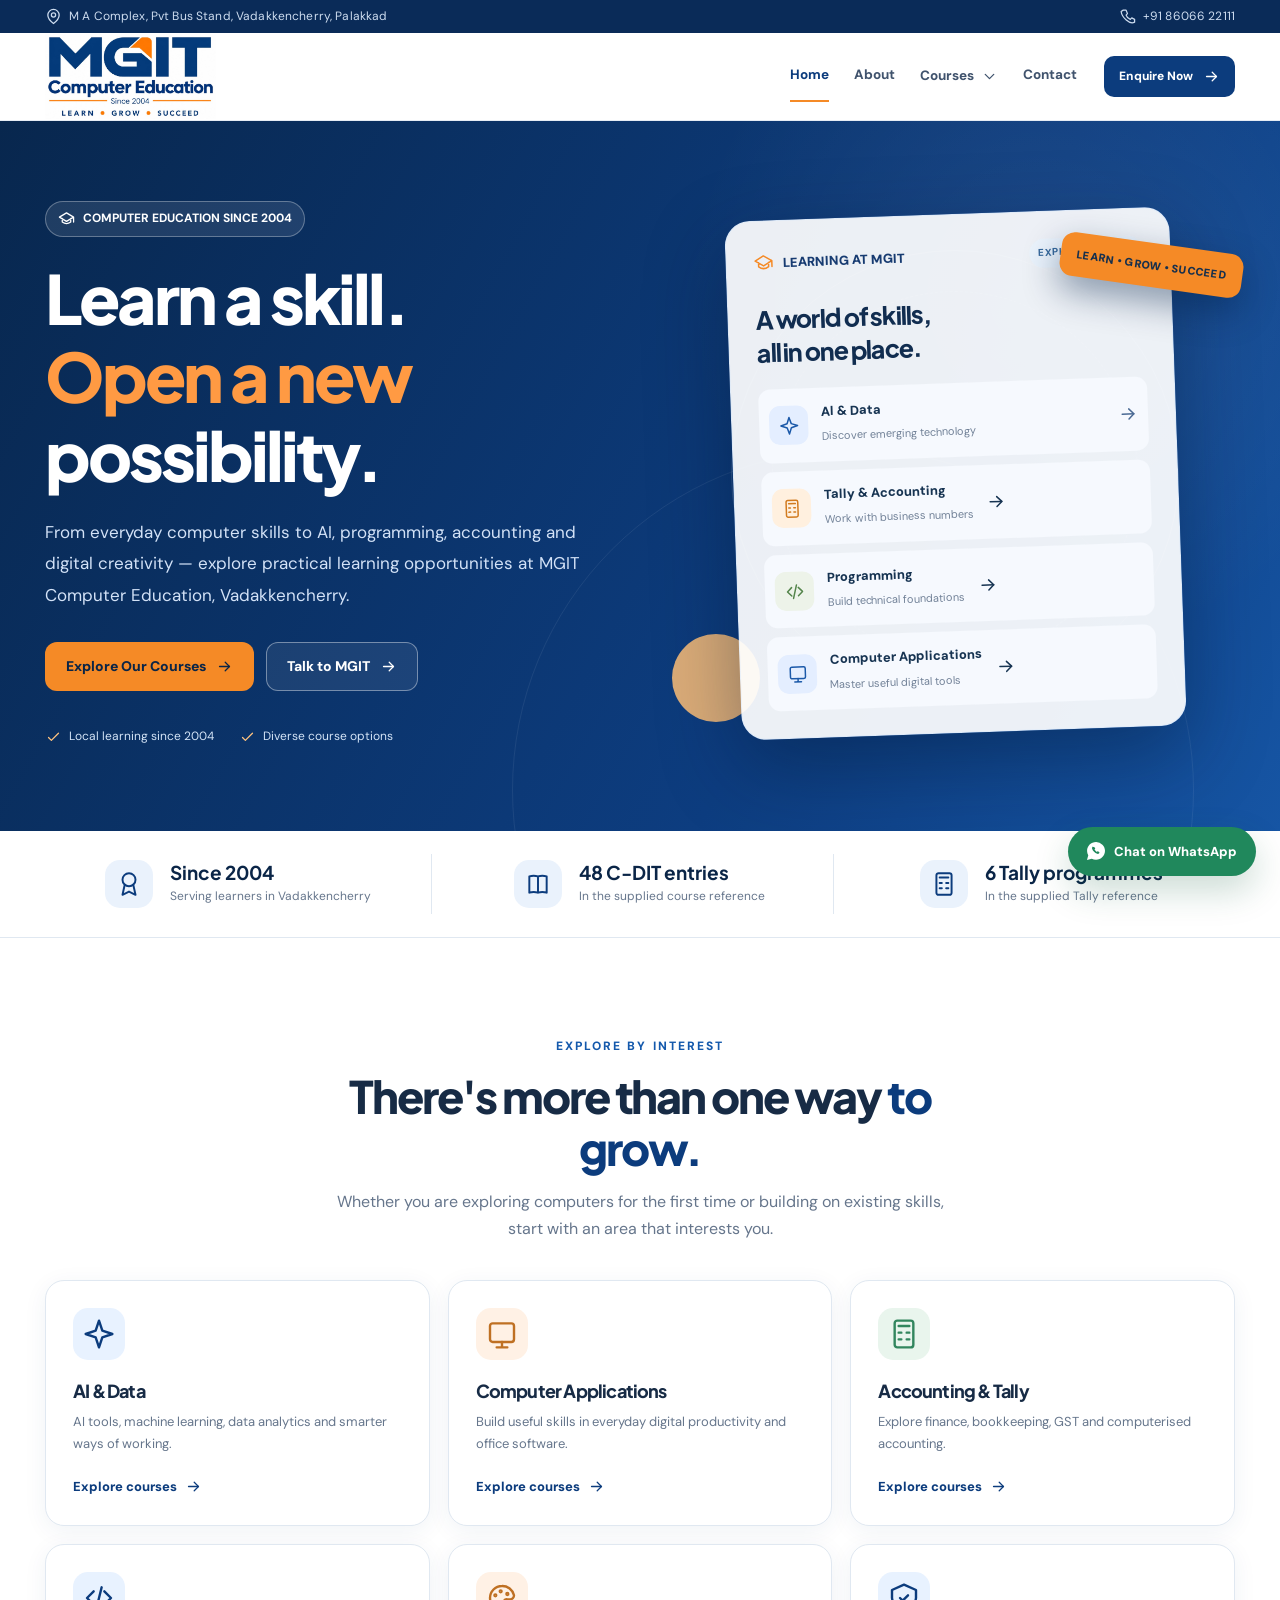
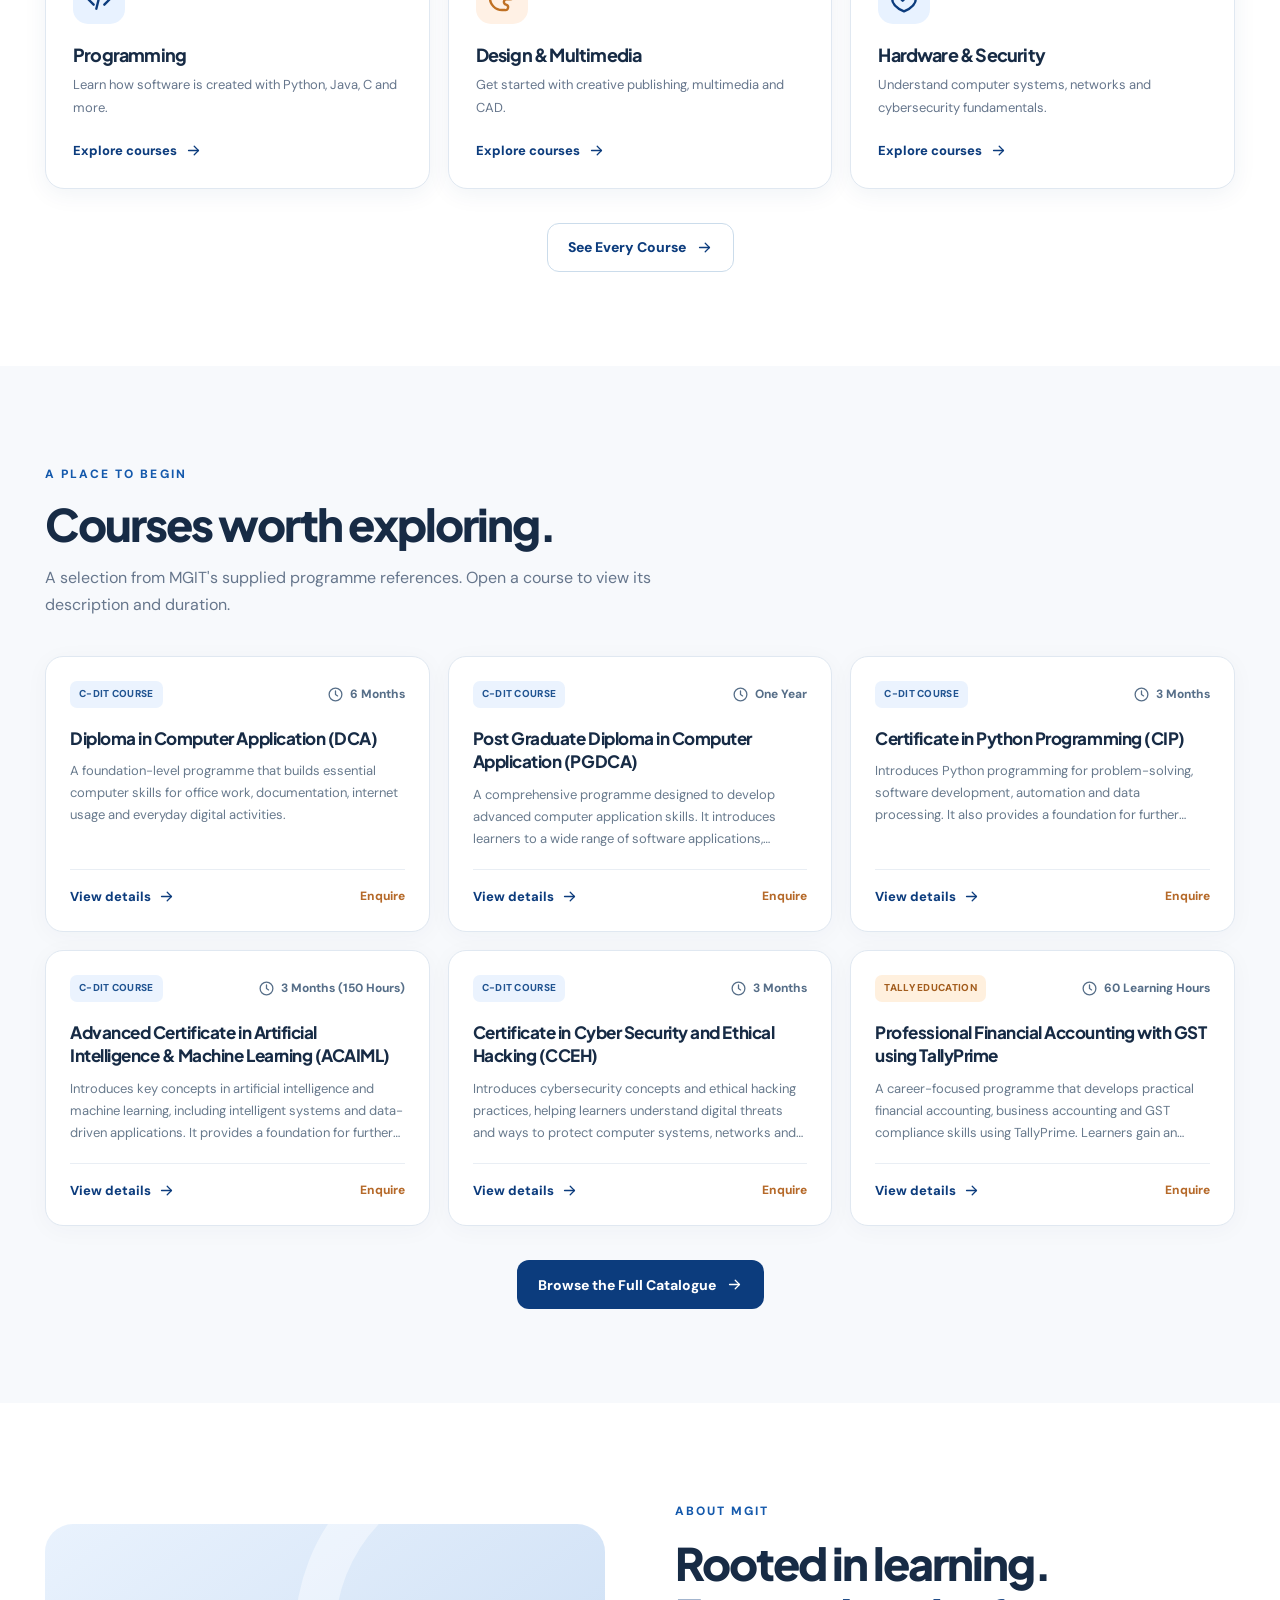
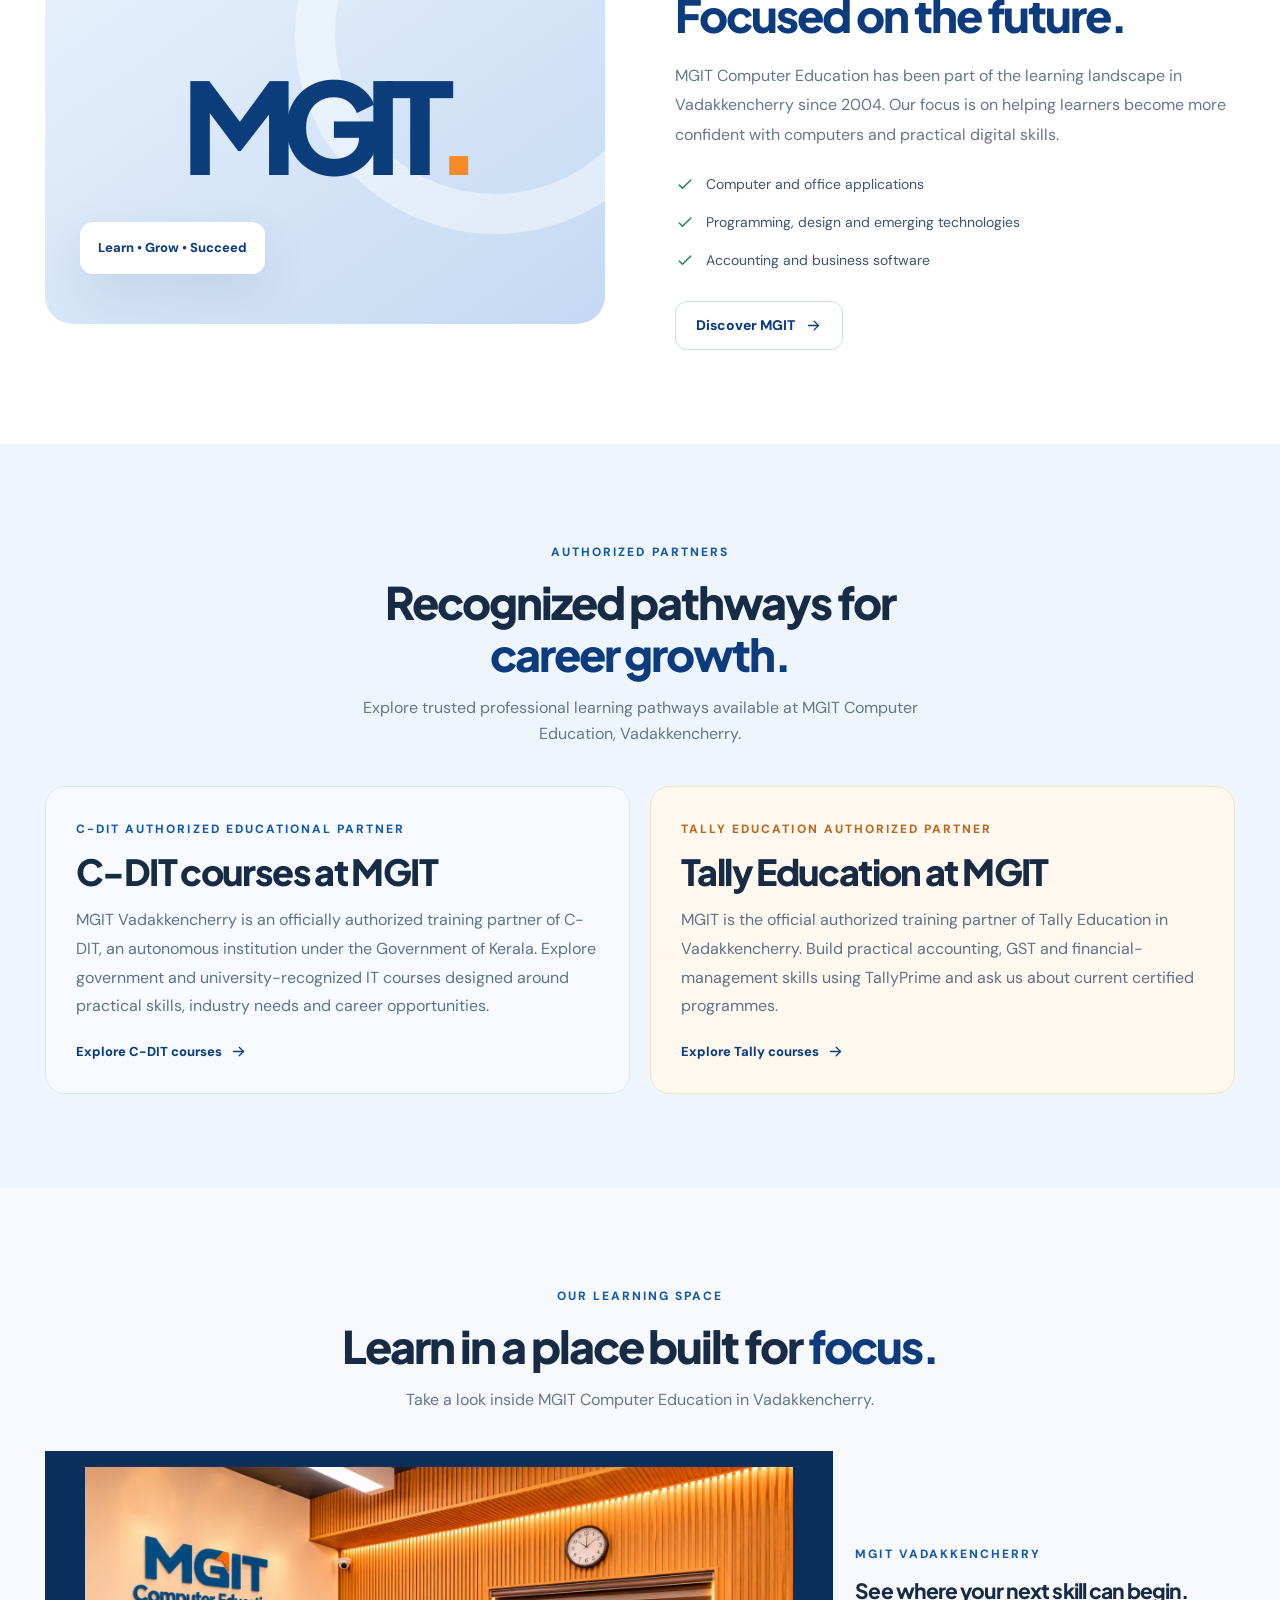
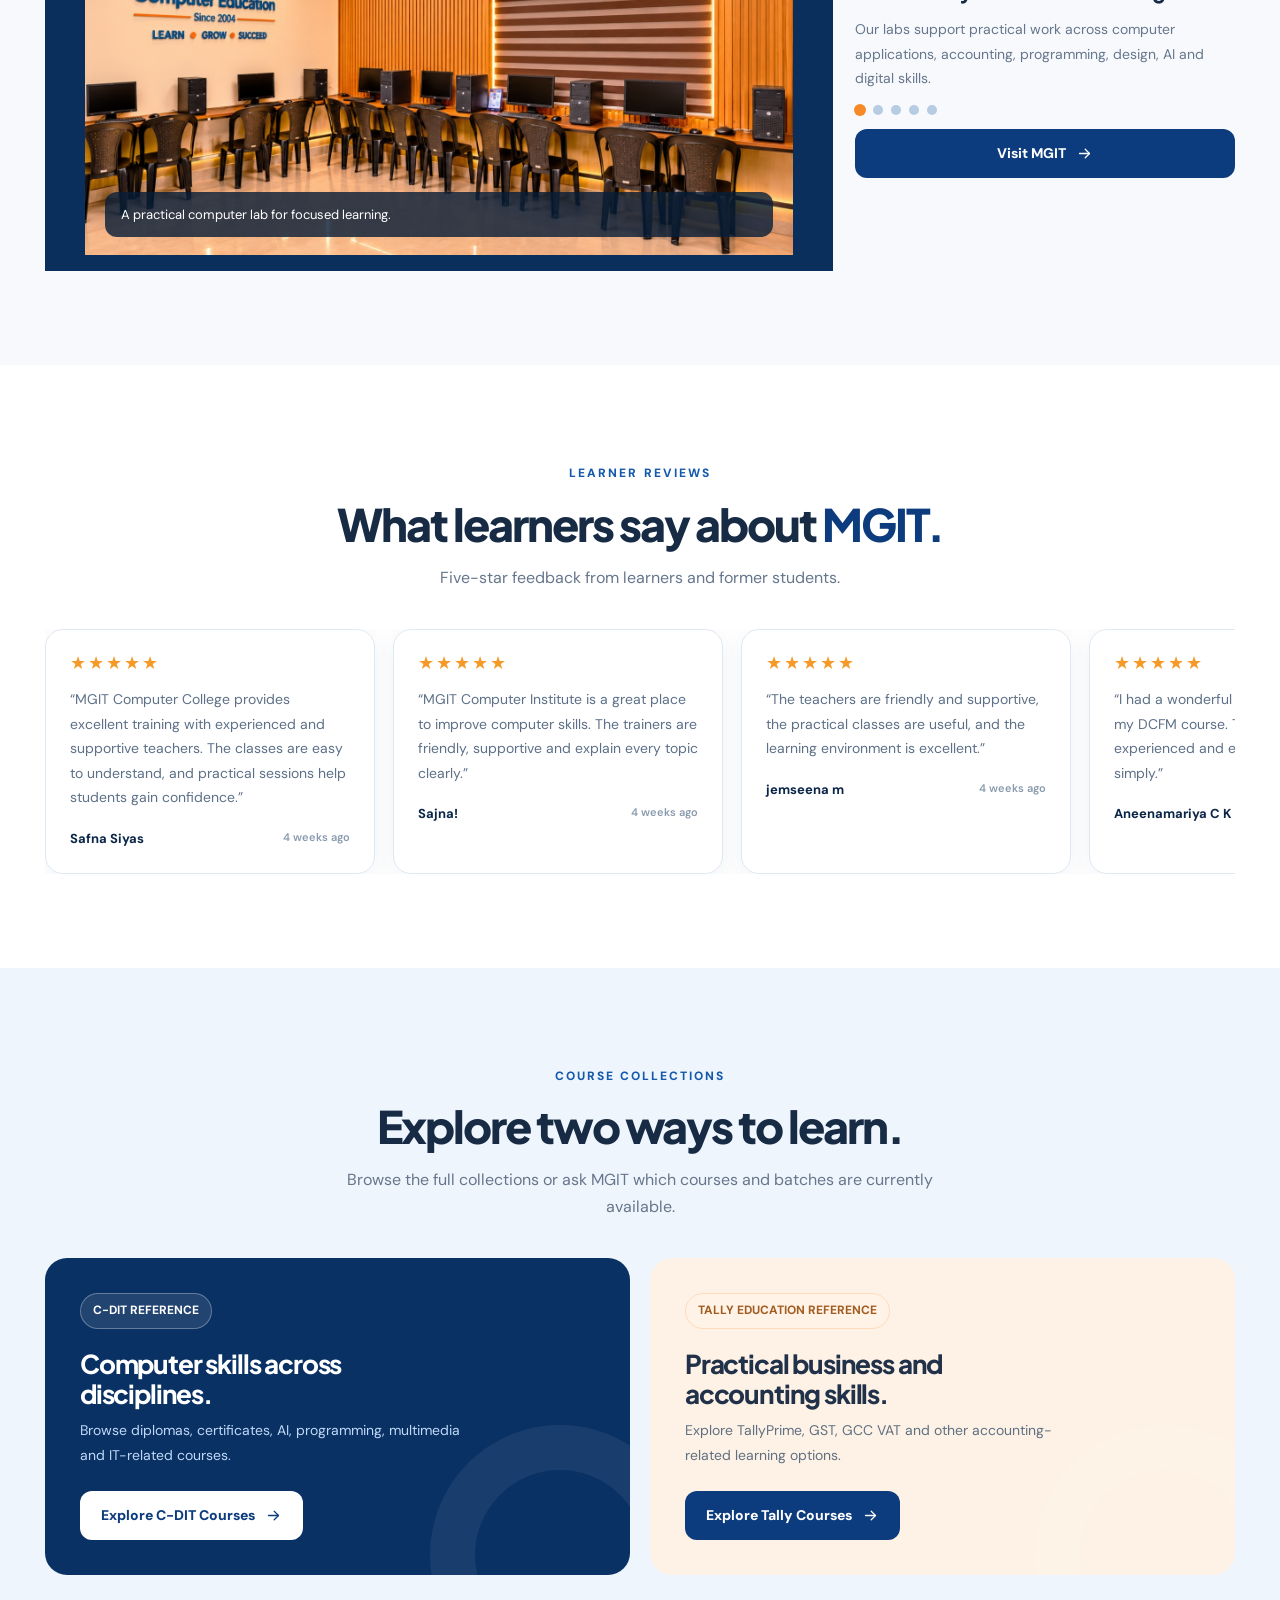
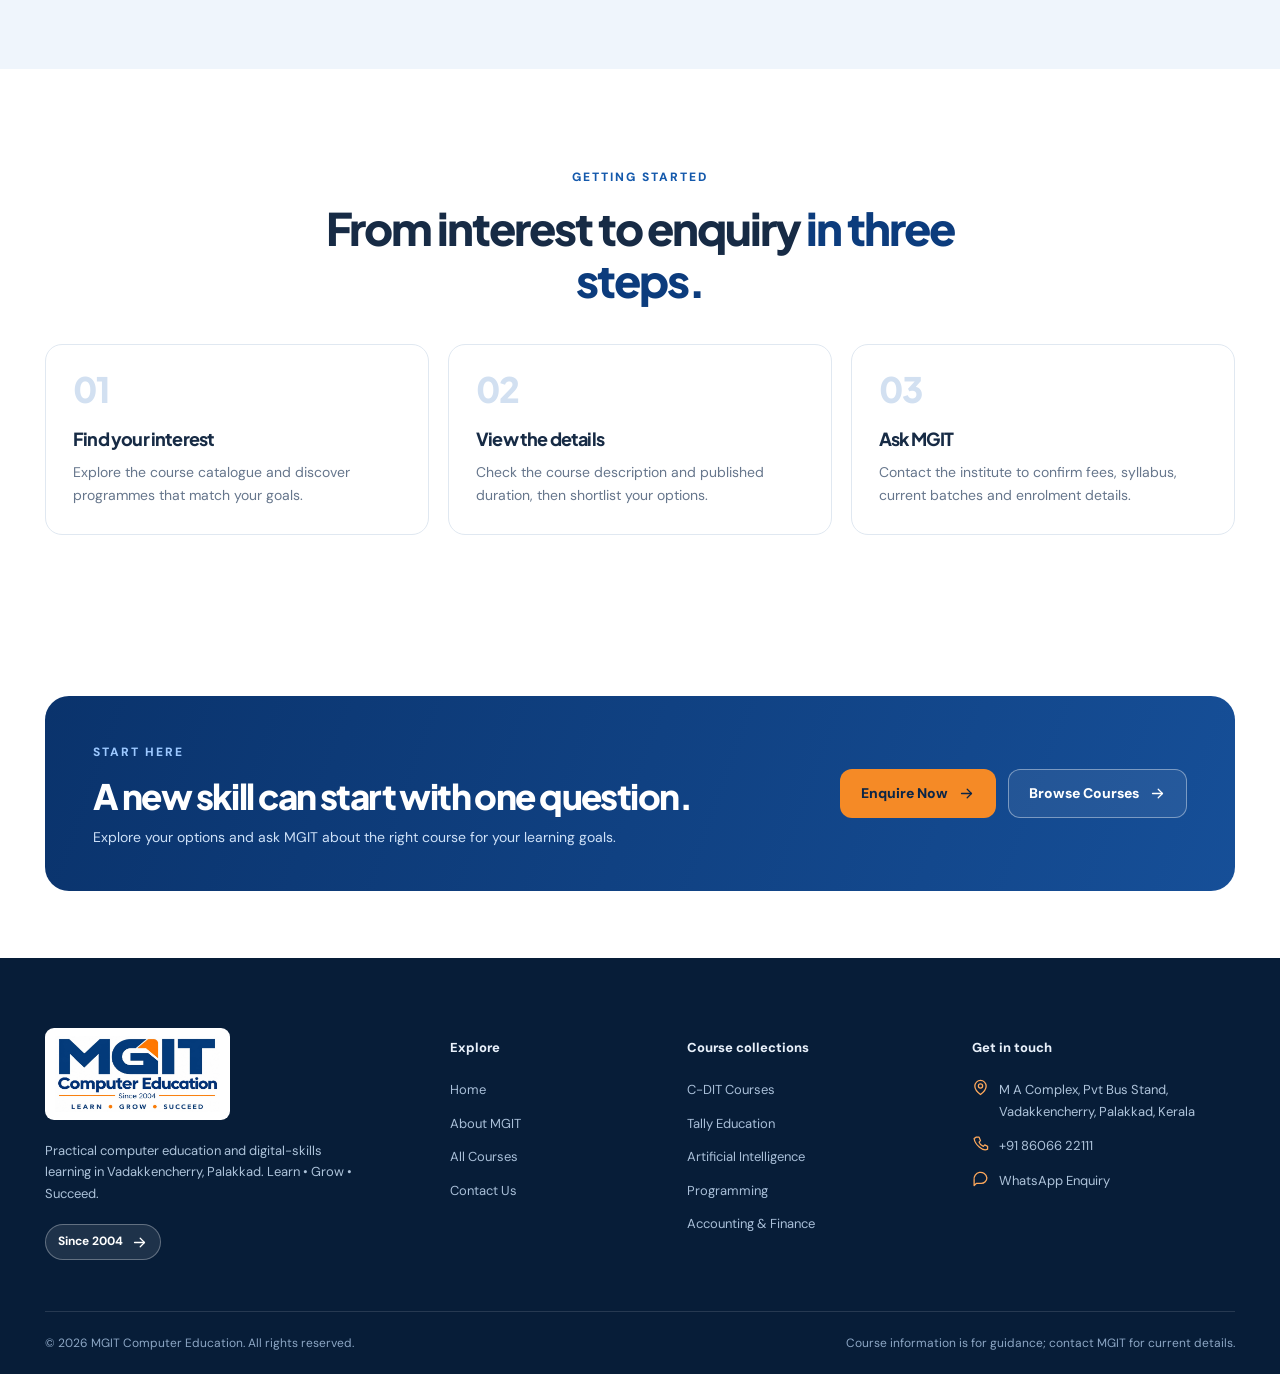
==== commit 7788b9b1: "Refine homepage partners gallery WhatsApp and map" ====
--- a/index.html
+++ b/index.html
@@ -17,7 +17,7 @@
 <section class="section"><div class="container"><div class="section-intro center"><span class="eyebrow">EXPLORE BY INTEREST</span><h2>There's more than one way <span class="text-blue">to grow.</span></h2><p>Whether you are exploring computers for the first time or building on existing skills, start with an area that interests you.</p></div><div class="category-grid"><a class="category-card" href="courses.html?category=AI%2C%20Data%20%26%20Emerging%20Technology"><span class="cat-icon"><svg class="icon icon-xl" viewBox="0 0 24 24" aria-hidden="true"><path d="m12 2 2.5 7.5L22 12l-7.5 2.5L12 22l-2.5-7.5L2 12l7.5-2.5L12 2Z"/></svg></span><h3>AI & Data</h3><p>AI tools, machine learning, data analytics and smarter ways of working.</p><span class="text-link">Explore courses <svg class="icon icon-sm" viewBox="0 0 24 24" aria-hidden="true"><path d="M5 12h14"/><path d="m13 6 6 6-6 6"/></svg></span></a><a class="category-card" href="courses.html?category=Computer%20Applications%20%26%20Office%20Productivity"><span class="cat-icon"><svg class="icon icon-xl" viewBox="0 0 24 24" aria-hidden="true"><rect x="3" y="4" width="18" height="14" rx="2"/><path d="M8 22h8M12 18v4"/></svg></span><h3>Computer Applications</h3><p>Build useful skills in everyday digital productivity and office software.</p><span class="text-link">Explore courses <svg class="icon icon-sm" viewBox="0 0 24 24" aria-hidden="true"><path d="M5 12h14"/><path d="m13 6 6 6-6 6"/></svg></span></a><a class="category-card" href="courses.html?category=Accounting%2C%20Finance%20%26%20Tally"><span class="cat-icon"><svg class="icon icon-xl" viewBox="0 0 24 24" aria-hidden="true"><rect x="5" y="2" width="14" height="20" rx="2"/><path d="M8 6h8M8 11h2M14 11h2M8 16h2M14 16h2"/></svg></span><h3>Accounting & Tally</h3><p>Explore finance, bookkeeping, GST and computerised accounting.</p><span class="text-link">Explore courses <svg class="icon icon-sm" viewBox="0 0 24 24" aria-hidden="true"><path d="M5 12h14"/><path d="m13 6 6 6-6 6"/></svg></span></a><a class="category-card" href="courses.html?category=Programming%20%26%20Software%20Development"><span class="cat-icon"><svg class="icon icon-xl" viewBox="0 0 24 24" aria-hidden="true"><path d="m8 7-5 5 5 5M16 7l5 5-5 5M14 4l-4 16"/></svg></span><h3>Programming</h3><p>Learn how software is created with Python, Java, C and more.</p><span class="text-link">Explore courses <svg class="icon icon-sm" viewBox="0 0 24 24" aria-hidden="true"><path d="M5 12h14"/><path d="m13 6 6 6-6 6"/></svg></span></a><a class="category-card" href="courses.html?category=Design%2C%20Multimedia%20%26%20CAD"><span class="cat-icon"><svg class="icon icon-xl" viewBox="0 0 24 24" aria-hidden="true"><path d="M12 3a9 9 0 1 0 0 18h2a2 2 0 0 0 1-4 2 2 0 0 1 1-4h2a3 3 0 0 0 3-3A9 9 0 0 0 12 3Z"/><circle cx="7" cy="10" r=".7"/><circle cx="11" cy="7" r=".7"/><circle cx="16" cy="9" r=".7"/></svg></span><h3>Design & Multimedia</h3><p>Get started with creative publishing, multimedia and CAD.</p><span class="text-link">Explore courses <svg class="icon icon-sm" viewBox="0 0 24 24" aria-hidden="true"><path d="M5 12h14"/><path d="m13 6 6 6-6 6"/></svg></span></a><a class="category-card" href="courses.html?category=Hardware%2C%20Networking%20%26%20Cybersecurity"><span class="cat-icon"><svg class="icon icon-xl" viewBox="0 0 24 24" aria-hidden="true"><path d="m12 2 9 4v6c0 5-4 8-9 10-5-2-9-5-9-10V6z"/><path d="m9 12 2 2 4-4"/></svg></span><h3>Hardware & Security</h3><p>Understand computer systems, networks and cybersecurity fundamentals.</p><span class="text-link">Explore courses <svg class="icon icon-sm" viewBox="0 0 24 24" aria-hidden="true"><path d="M5 12h14"/><path d="m13 6 6 6-6 6"/></svg></span></a></div><div class="section-actions"><a class="btn btn-outline" href="courses.html">See Every Course <svg class="icon icon-sm" viewBox="0 0 24 24" aria-hidden="true"><path d="M5 12h14"/><path d="m13 6 6 6-6 6"/></svg></a></div></div></section>
 <section class="section bg-muted"><div class="container"><div class="section-intro"><span class="eyebrow">A PLACE TO BEGIN</span><h2>Courses worth exploring.</h2><p>A selection from MGIT's supplied programme references. Open a course to view its description and duration.</p></div><div id="featuredCourses" class="course-grid" aria-live="polite"></div><div class="section-actions"><a class="btn btn-primary" href="courses.html">Browse the Full Catalogue <svg class="icon icon-sm" viewBox="0 0 24 24" aria-hidden="true"><path d="M5 12h14"/><path d="m13 6 6 6-6 6"/></svg></a></div></div></section>
 <section class="section"><div class="container feature-split"><div class="image-composition" aria-label="MGIT since 2004 illustration"><span class="large-mark">MGIT</span><span class="mini-bubble">Learn • Grow • Succeed</span></div><div><span class="eyebrow">ABOUT MGIT</span><h2>Rooted in learning.<br><span class="text-blue">Focused on the future.</span></h2><p>MGIT Computer Education has been part of the learning landscape in Vadakkencherry since 2004. Our focus is on helping learners become more confident with computers and practical digital skills.</p><ul class="checklist"><li><svg class="icon" viewBox="0 0 24 24" aria-hidden="true"><path d="m5 12 4 4L19 6"/></svg> Computer and office applications</li><li><svg class="icon" viewBox="0 0 24 24" aria-hidden="true"><path d="m5 12 4 4L19 6"/></svg> Programming, design and emerging technologies</li><li><svg class="icon" viewBox="0 0 24 24" aria-hidden="true"><path d="m5 12 4 4L19 6"/></svg> Accounting and business software</li></ul><a class="btn btn-outline" href="about.html">Discover MGIT <svg class="icon icon-sm" viewBox="0 0 24 24" aria-hidden="true"><path d="M5 12h14"/><path d="m13 6 6 6-6 6"/></svg></a></div></div></section>
-<section class="section bg-muted"><div class="container"><div class="section-intro center"><span class="eyebrow">OUR LEARNING SPACE</span><h2>Learn in a place built for <span class="text-blue">focus.</span></h2><p>Take a look inside MGIT Computer Education in Vadakkencherry.</p></div><div class="gallery-showcase" data-gallery><div class="gallery-stage"><figure class="gallery-slide is-active"><img src="assets/img/gallery-1.jpeg" alt="MGIT Computer Education computer lab with desktop workstations" loading="lazy"><figcaption class="gallery-caption">A practical computer lab for focused learning.</figcaption></figure><figure class="gallery-slide"><img src="assets/img/gallery-2.jpeg" alt="MGIT computer training classroom with modern workstations" loading="lazy"><figcaption class="gallery-caption">Comfortable, well-equipped learning spaces.</figcaption></figure><figure class="gallery-slide"><img src="assets/img/gallery-3.jpeg" alt="MGIT Computer Education classroom interior" loading="lazy"><figcaption class="gallery-caption">Hands-on computer education since 2004.</figcaption></figure><figure class="gallery-slide"><img src="assets/img/gallery-4.jpeg" alt="MGIT Computer Education lab and institute logo" loading="lazy"><figcaption class="gallery-caption">A welcoming environment for every learner.</figcaption></figure><figure class="gallery-slide"><img src="assets/img/gallery-5.jpeg" alt="MGIT computer lab with workstations" loading="lazy"><figcaption class="gallery-caption">Build confidence through practical sessions.</figcaption></figure></div><div class="gallery-controls"><span class="eyebrow">MGIT VADAKKENCHERRY</span><h3>See where your next skill can begin.</h3><p>Our labs support practical work across computer applications, accounting, programming, design, AI and digital skills.</p><div class="gallery-dots" role="tablist" aria-label="Gallery images"><button class="gallery-dot is-active" type="button" role="tab" aria-label="Show gallery image 1" aria-selected="true"></button><button class="gallery-dot" type="button" role="tab" aria-label="Show gallery image 2" aria-selected="false"></button><button class="gallery-dot" type="button" role="tab" aria-label="Show gallery image 3" aria-selected="false"></button><button class="gallery-dot" type="button" role="tab" aria-label="Show gallery image 4" aria-selected="false"></button><button class="gallery-dot" type="button" role="tab" aria-label="Show gallery image 5" aria-selected="false"></button></div><a class="btn btn-primary" href="contact.html">Visit MGIT <svg class="icon icon-sm" viewBox="0 0 24 24" aria-hidden="true"><path d="M5 12h14"/><path d="m13 6 6 6-6 6"/></svg></a></div></div></div></section>
+<section class="section bg-blue-tint"><div class="container"><div class="section-intro center"><span class="eyebrow">AUTHORIZED PARTNERS</span><h2>Recognized pathways for <span class="text-blue">career growth.</span></h2><p>Explore trusted professional learning pathways available at MGIT Computer Education, Vadakkencherry.</p></div><div class="partner-home-grid"><div class="partner-intro"><span class="eyebrow">C-DIT AUTHORIZED EDUCATIONAL PARTNER</span><h2>C-DIT courses at MGIT</h2><p>MGIT Vadakkencherry is an officially authorized training partner of C-DIT, an autonomous institution under the Government of Kerala. Explore government and university-recognized IT courses designed around practical skills, industry needs and career opportunities.</p><a class="text-link" href="cdit.html">Explore C-DIT courses <svg class="icon icon-sm" viewBox="0 0 24 24" aria-hidden="true"><path d="M5 12h14"/><path d="m13 6 6 6-6 6"/></svg></a></div><div class="partner-intro tally"><span class="eyebrow orange">TALLY EDUCATION AUTHORIZED PARTNER</span><h2>Tally Education at MGIT</h2><p>MGIT is the official authorized training partner of Tally Education in Vadakkencherry. Build practical accounting, GST and financial-management skills using TallyPrime and ask us about current certified programmes.</p><a class="text-link" href="tally.html">Explore Tally courses <svg class="icon icon-sm" viewBox="0 0 24 24" aria-hidden="true"><path d="M5 12h14"/><path d="m13 6 6 6-6 6"/></svg></a></div></div></div></section><section class="section bg-muted"><div class="container"><div class="section-intro center"><span class="eyebrow">OUR LEARNING SPACE</span><h2>Learn in a place built for <span class="text-blue">focus.</span></h2><p>Take a look inside MGIT Computer Education in Vadakkencherry.</p></div><div class="gallery-showcase" data-gallery><div class="gallery-stage"><figure class="gallery-slide is-active"><img src="assets/img/gallery-1.jpeg" alt="MGIT Computer Education computer lab with desktop workstations" loading="lazy"><figcaption class="gallery-caption">A practical computer lab for focused learning.</figcaption></figure><figure class="gallery-slide"><img src="assets/img/gallery-2.jpeg" alt="MGIT computer training classroom with modern workstations" loading="lazy"><figcaption class="gallery-caption">Comfortable, well-equipped learning spaces.</figcaption></figure><figure class="gallery-slide"><img src="assets/img/gallery-3.jpeg" alt="MGIT Computer Education classroom interior" loading="lazy"><figcaption class="gallery-caption">Hands-on computer education since 2004.</figcaption></figure><figure class="gallery-slide"><img src="assets/img/gallery-4.jpeg" alt="MGIT Computer Education lab and institute logo" loading="lazy"><figcaption class="gallery-caption">A welcoming environment for every learner.</figcaption></figure><figure class="gallery-slide"><img src="assets/img/gallery-5.jpeg" alt="MGIT computer lab with workstations" loading="lazy"><figcaption class="gallery-caption">Build confidence through practical sessions.</figcaption></figure></div><div class="gallery-controls"><span class="eyebrow">MGIT VADAKKENCHERRY</span><h3>See where your next skill can begin.</h3><p>Our labs support practical work across computer applications, accounting, programming, design, AI and digital skills.</p><div class="gallery-dots" role="tablist" aria-label="Gallery images"><button class="gallery-dot is-active" type="button" role="tab" aria-label="Show gallery image 1" aria-selected="true"></button><button class="gallery-dot" type="button" role="tab" aria-label="Show gallery image 2" aria-selected="false"></button><button class="gallery-dot" type="button" role="tab" aria-label="Show gallery image 3" aria-selected="false"></button><button class="gallery-dot" type="button" role="tab" aria-label="Show gallery image 4" aria-selected="false"></button><button class="gallery-dot" type="button" role="tab" aria-label="Show gallery image 5" aria-selected="false"></button></div><a class="btn btn-primary" href="contact.html">Visit MGIT <svg class="icon icon-sm" viewBox="0 0 24 24" aria-hidden="true"><path d="M5 12h14"/><path d="m13 6 6 6-6 6"/></svg></a></div></div></div></section>
 <section class="section"><div class="container"><div class="section-intro center"><span class="eyebrow">LEARNER REVIEWS</span><h2>What learners say about <span class="text-blue">MGIT.</span></h2><p>Five-star feedback from learners and former students.</p></div><div class="reviews-shell" aria-label="Scrolling learner reviews"><div class="review-track"><article class="review-card"><div class="review-stars" aria-label="5 out of 5 stars">&#9733;&#9733;&#9733;&#9733;&#9733;</div><blockquote>&ldquo;MGIT Computer College provides excellent training with experienced and supportive teachers. The classes are easy to understand, and practical sessions help students gain confidence.&rdquo;</blockquote><div class="review-author"><strong>Safna Siyas</strong><span>4 weeks ago</span></div></article><article class="review-card"><div class="review-stars" aria-label="5 out of 5 stars">&#9733;&#9733;&#9733;&#9733;&#9733;</div><blockquote>&ldquo;MGIT Computer Institute is a great place to improve computer skills. The trainers are friendly, supportive and explain every topic clearly.&rdquo;</blockquote><div class="review-author"><strong>Sajna!</strong><span>4 weeks ago</span></div></article><article class="review-card"><div class="review-stars" aria-label="5 out of 5 stars">&#9733;&#9733;&#9733;&#9733;&#9733;</div><blockquote>&ldquo;The teachers are friendly and supportive, the practical classes are useful, and the learning environment is excellent.&rdquo;</blockquote><div class="review-author"><strong>jemseena m</strong><span>4 weeks ago</span></div></article><article class="review-card"><div class="review-stars" aria-label="5 out of 5 stars">&#9733;&#9733;&#9733;&#9733;&#9733;</div><blockquote>&ldquo;I had a wonderful experience completing my DCFM course. The faculty are friendly, experienced and explain every topic simply.&rdquo;</blockquote><div class="review-author"><strong>Aneenamariya C K</strong><span>3 months ago</span></div></article><article class="review-card"><div class="review-stars" aria-label="5 out of 5 stars">&#9733;&#9733;&#9733;&#9733;&#9733;</div><blockquote>&ldquo;The Computer Knowledge course is highly informative and practical, with a strong foundation in computer fundamentals and Microsoft Office.&rdquo;</blockquote><div class="review-author"><strong>Sudevan</strong><span>3 months ago</span></div></article><article class="review-card"><div class="review-stars" aria-label="5 out of 5 stars">&#9733;&#9733;&#9733;&#9733;&#9733;</div><blockquote>&ldquo;Excellent institute with experienced faculty and great lab facilities. The lessons are practical-oriented and the staff are very supportive.&rdquo;</blockquote><div class="review-author"><strong>Ambily Achu</strong><span>3 months ago</span></div></article><article class="review-card"><div class="review-stars" aria-label="5 out of 5 stars">&#9733;&#9733;&#9733;&#9733;&#9733;</div><blockquote>&ldquo;One of the best computer training institutes in the area. The faculty are knowledgeable, cooperative and always willing to clear doubts.&rdquo;</blockquote><div class="review-author"><strong>Nandhanakrishnan</strong><span>3 months ago</span></div></article><article class="review-card"><div class="review-stars" aria-label="5 out of 5 stars">&#9733;&#9733;&#9733;&#9733;&#9733;</div><blockquote>&ldquo;MGIT offers quality education with experienced faculty, practical learning and a supportive atmosphere.&rdquo;</blockquote><div class="review-author"><strong>Avanthika Kannan</strong><span>3 months ago</span></div></article><article class="review-card"><div class="review-stars" aria-label="5 out of 5 stars">&#9733;&#9733;&#9733;&#9733;&#9733;</div><blockquote>&ldquo;One of the best experiences. The teachers are talented and helpful, especially for Tally and other courses.&rdquo;</blockquote><div class="review-author"><strong>Ullas A</strong><span>5 months ago</span></div></article><article class="review-card"><div class="review-stars" aria-label="5 out of 5 stars">&#9733;&#9733;&#9733;&#9733;&#9733;</div><blockquote>&ldquo;Best centre to study Tally and other courses, with talented teachers and a very supportive learning environment.&rdquo;</blockquote><div class="review-author"><strong>ARUN KUMAR</strong><span>a year ago</span></div></article><article class="review-card" aria-hidden="true"><div class="review-stars">&#9733;&#9733;&#9733;&#9733;&#9733;</div><blockquote>&ldquo;MGIT Computer College provides excellent training with experienced and supportive teachers. The classes are easy to understand, and practical sessions help students gain confidence.&rdquo;</blockquote><div class="review-author"><strong>Safna Siyas</strong><span>4 weeks ago</span></div></article><article class="review-card" aria-hidden="true"><div class="review-stars">&#9733;&#9733;&#9733;&#9733;&#9733;</div><blockquote>&ldquo;MGIT Computer Institute is a great place to improve computer skills. The trainers are friendly, supportive and explain every topic clearly.&rdquo;</blockquote><div class="review-author"><strong>Sajna!</strong><span>4 weeks ago</span></div></article><article class="review-card" aria-hidden="true"><div class="review-stars">&#9733;&#9733;&#9733;&#9733;&#9733;</div><blockquote>&ldquo;The teachers are friendly and supportive, the practical classes are useful, and the learning environment is excellent.&rdquo;</blockquote><div class="review-author"><strong>jemseena m</strong><span>4 weeks ago</span></div></article><article class="review-card" aria-hidden="true"><div class="review-stars">&#9733;&#9733;&#9733;&#9733;&#9733;</div><blockquote>&ldquo;I had a wonderful experience completing my DCFM course. The faculty are friendly, experienced and explain every topic simply.&rdquo;</blockquote><div class="review-author"><strong>Aneenamariya C K</strong><span>3 months ago</span></div></article><article class="review-card" aria-hidden="true"><div class="review-stars">&#9733;&#9733;&#9733;&#9733;&#9733;</div><blockquote>&ldquo;The Computer Knowledge course is highly informative and practical, with a strong foundation in computer fundamentals and Microsoft Office.&rdquo;</blockquote><div class="review-author"><strong>Sudevan</strong><span>3 months ago</span></div></article><article class="review-card" aria-hidden="true"><div class="review-stars">&#9733;&#9733;&#9733;&#9733;&#9733;</div><blockquote>&ldquo;Excellent institute with experienced faculty and great lab facilities. The lessons are practical-oriented and the staff are very supportive.&rdquo;</blockquote><div class="review-author"><strong>Ambily Achu</strong><span>3 months ago</span></div></article><article class="review-card" aria-hidden="true"><div class="review-stars">&#9733;&#9733;&#9733;&#9733;&#9733;</div><blockquote>&ldquo;One of the best computer training institutes in the area. The faculty are knowledgeable, cooperative and always willing to clear doubts.&rdquo;</blockquote><div class="review-author"><strong>Nandhanakrishnan</strong><span>3 months ago</span></div></article><article class="review-card" aria-hidden="true"><div class="review-stars">&#9733;&#9733;&#9733;&#9733;&#9733;</div><blockquote>&ldquo;MGIT offers quality education with experienced faculty, practical learning and a supportive atmosphere.&rdquo;</blockquote><div class="review-author"><strong>Avanthika Kannan</strong><span>3 months ago</span></div></article><article class="review-card" aria-hidden="true"><div class="review-stars">&#9733;&#9733;&#9733;&#9733;&#9733;</div><blockquote>&ldquo;One of the best experiences. The teachers are talented and helpful, especially for Tally and other courses.&rdquo;</blockquote><div class="review-author"><strong>Ullas A</strong><span>5 months ago</span></div></article><article class="review-card" aria-hidden="true"><div class="review-stars">&#9733;&#9733;&#9733;&#9733;&#9733;</div><blockquote>&ldquo;Best centre to study Tally and other courses, with talented teachers and a very supportive learning environment.&rdquo;</blockquote><div class="review-author"><strong>ARUN KUMAR</strong><span>a year ago</span></div></article></div></div></div></section><section class="section bg-blue-tint"><div class="container"><div class="section-intro center"><span class="eyebrow">COURSE COLLECTIONS</span><h2>Explore two ways to learn.</h2><p>Browse the full collections or ask MGIT which courses and batches are currently available.</p></div><div class="duo-panels"><div class="duo-panel navy"><span class="pill pill-white">C-DIT REFERENCE</span><h3>Computer skills across disciplines.</h3><p>Browse diplomas, certificates, AI, programming, multimedia and IT-related courses.</p><a class="btn btn-light" href="cdit.html">Explore C-DIT Courses <svg class="icon icon-sm" viewBox="0 0 24 24" aria-hidden="true"><path d="M5 12h14"/><path d="m13 6 6 6-6 6"/></svg></a><div class="panel-decor"></div></div><div class="duo-panel cream"><span class="pill pill-orange">TALLY EDUCATION REFERENCE</span><h3>Practical business and accounting skills.</h3><p>Explore TallyPrime, GST, GCC VAT and other accounting-related learning options.</p><a class="btn btn-primary" href="tally.html">Explore Tally Courses <svg class="icon icon-sm" viewBox="0 0 24 24" aria-hidden="true"><path d="M5 12h14"/><path d="m13 6 6 6-6 6"/></svg></a><div class="panel-decor"></div></div></div></div></section>
 <section class="section"><div class="container"><div class="section-intro center"><span class="eyebrow">GETTING STARTED</span><h2>From interest to enquiry <span class="text-blue">in three steps.</span></h2></div><div class="path-grid"><div class="path-card"><span class="path-number">01</span><h3>Find your interest</h3><p>Explore the course catalogue and discover programmes that match your goals.</p></div><div class="path-card"><span class="path-number">02</span><h3>View the details</h3><p>Check the course description and published duration, then shortlist your options.</p></div><div class="path-card"><span class="path-number">03</span><h3>Ask MGIT</h3><p>Contact the institute to confirm fees, syllabus, current batches and enrolment details.</p></div></div></div></section>
 <section class="section-sm"><div class="container"><div class="cta-band"><div><span class="eyebrow light">START HERE</span><h2>A new skill can start with one question.</h2><p>Explore your options and ask MGIT about the right course for your learning goals.</p></div><div class="button-row"><a class="btn btn-orange" href="contact.html">Enquire Now <svg class="icon icon-sm" viewBox="0 0 24 24" aria-hidden="true"><path d="M5 12h14"/><path d="m13 6 6 6-6 6"/></svg></a><a class="btn btn-ghost" href="courses.html">Browse Courses <svg class="icon icon-sm" viewBox="0 0 24 24" aria-hidden="true"><path d="M5 12h14"/><path d="m13 6 6 6-6 6"/></svg></a></div></div></div></section>
@@ -27,5 +27,5 @@
  <div><div class="footer-label">Course collections</div><div class="footer-links"><a href="cdit.html">C-DIT Courses</a><a href="tally.html">Tally Education</a><a href="courses.html?category=AI%2C%20Data%20%26%20Emerging%20Technology">Artificial Intelligence</a><a href="courses.html?category=Programming%20%26%20Software%20Development">Programming</a><a href="courses.html?category=Accounting%2C%20Finance%20%26%20Tally">Accounting &amp; Finance</a></div></div>
  <div><div class="footer-label">Get in touch</div><div class="footer-contact"><svg class="icon icon-sm" viewBox="0 0 24 24" aria-hidden="true"><path d="M20 10c0 6-8 12-8 12S4 16 4 10a8 8 0 1 1 16 0Z"/><circle cx="12" cy="10" r="3"/></svg><span>M A Complex, Pvt Bus Stand,<br>Vadakkencherry, Palakkad, Kerala</span></div><div class="footer-contact"><svg class="icon icon-sm" viewBox="0 0 24 24" aria-hidden="true"><path d="M6 3h4l2 5-2 2c1 3 3 5 6 6l2-2 4 2v4c-7 4-18-7-19-15z"/></svg><a href="tel:+918606622111">+91 86066 22111</a></div><div class="footer-contact"><svg class="icon icon-sm" viewBox="0 0 24 24" aria-hidden="true"><path d="M21 11a8 8 0 0 1-8 8H6l-3 3v-8a8 8 0 1 1 18-3z"/></svg><a href="https://wa.me/918606622111?text=Hello%20MGIT%20Computer%20Education" target="_blank" rel="noopener noreferrer">WhatsApp Enquiry</a></div></div>
  </div><div class="footer-bottom"><span>© <span id="year">2026</span> MGIT Computer Education. All rights reserved.</span><span>Course information is for guidance; contact MGIT for current details.</span></div></div></footer>
- <a class="floating-whatsapp" href="https://wa.me/918606622111?text=Hello%20MGIT%20Computer%20Education%2C%20I%20would%20like%20to%20enquire%20about%20your%20courses." target="_blank" rel="noopener noreferrer" aria-label="Enquire with MGIT on WhatsApp"><svg class="icon" viewBox="0 0 24 24" aria-hidden="true"><circle cx="12" cy="12" r="9"/><path d="M8.5 7.5c.4-.4 1-.4 1.4 0l1 1.2c.3.3.3.8 0 1.1l-.6.7c.7 1.4 1.8 2.5 3.2 3.2l.7-.6c.3-.3.8-.3 1.1 0l1.2 1c.4.4.4 1 0 1.4l-.5.5c-.6.6-1.5.8-2.3.5-3.2-1.1-5.9-3.8-7-7-.3-.8-.1-1.7.5-2.3l.5-.5Z</svg><span>Chat on WhatsApp</span></a>
+ <a class="floating-whatsapp" href="https://wa.me/918606622111?text=Hello%20MGIT%20Computer%20Education%2C%20I%20would%20like%20to%20enquire%20about%20your%20courses." target="_blank" rel="noopener noreferrer" aria-label="Enquire with MGIT on WhatsApp"><svg class="icon whatsapp-logo" viewBox="0 0 24 24" aria-hidden="true"><path d="M20.5 3.5A11.8 11.8 0 0 0 12 0C5.4 0 .1 5.3.1 11.9c0 2.1.6 4.1 1.6 5.9L0 24l6.4-1.7a11.8 11.8 0 0 0 5.6 1.4h.1c6.6 0 11.9-5.3 11.9-11.9 0-3.2-1.2-6.1-3.5-8.3Z"/><path class="whatsapp-phone" d="M8.5 6.8c.3-.3.7-.3 1 0l1.2 1.3c.3.3.3.7.1 1l-.8 1c.7 1.3 1.8 2.4 3.1 3.1l1-.8c.3-.2.7-.2 1 .1l1.3 1.2c.3.3.3.7 0 1l-.5.5c-.6.6-1.5.8-2.3.5-3.1-1.1-5.7-3.7-6.8-6.8-.3-.8-.1-1.7.5-2.3l.5-.5Z"/></svg><span>Chat on WhatsApp</span></a>
  <div class="course-modal" role="dialog" id="courseModal" aria-modal="true" aria-hidden="true" aria-labelledby="modalTitle"><div class="modal-panel"><button class="modal-close" type="button" data-close-modal aria-label="Close course details"><svg class="icon" viewBox="0 0 24 24" aria-hidden="true"><path d="M6 6l12 12M18 6 6 18"/></svg></button><div id="modalContents"></div></div></div><script src="assets/js/course-data.js" defer></script><script src="assets/js/app.js" defer></script></body></html>
--- a/assets/css/styles.css
+++ b/assets/css/styles.css
@@ -6,5 +6,10 @@
 @media(max-width:680px){.container{width:min(100% - 34px,1190px)}.site-topbar{display:none}.header-inner{min-height:72px}.brand img{width:147px}.hero{padding:48px 0 54px}.hero h1{font-size:43px;margin:17px 0}.hero p{font-size:15px}.hero-proof{gap:12px;padding-top:23px}.hero-visual{min-height:335px;margin-top:5px}.hero-board{padding:20px;width:min(100% - 20px,400px);border-radius:20px}.hero-board h3{font-size:19px;margin:16px 0 12px}.board-item{padding:9px;margin-top:7px}.board-item .bicon{width:35px;height:35px}.floating-note{font-size:9px;right:0;top:0}.ribbon-inner{grid-template-columns:1fr;gap:0;padding:14px 0}.ribbon-item{justify-content:start;padding:13px 5px}.ribbon-item:not(:last-child){border:0;border-bottom:1px solid var(--line)}.ribbon-icon{width:42px;height:42px}.section{padding:61px 0}.section-sm{padding:49px 0}.section-intro{margin-bottom:27px}.section-intro h2,h2{font-size:32px}.category-grid,.course-grid,.path-grid,.values-grid{grid-template-columns:1fr}.category-card{min-height:0;padding:25px}.course-card{min-height:235px}.feature-split,.about-story,.duo-panels,.tally-feature,.contact-layout{grid-template-columns:1fr}.feature-split{gap:32px}.feature-split>div:first-child{order:2}.image-composition{min-height:300px}.image-composition .large-mark{font-size:100px}.duo-panel{min-height:255px;padding:29px}.cta-band{flex-direction:column;align-items:flex-start;padding:30px}.cta-band .button-row{flex:none}.page-hero{padding:43px 0 47px}.page-hero h1{font-size:37px}.page-hero p{font-size:15px}.search-row{grid-template-columns:1fr}.search-panel{padding:19px}.filter-summary{align-items:flex-start}.catalog-heading{align-items:start}.catalog-section{margin:45px 0}.catalog-section h2{font-size:25px}.tally-feature{padding:28px}.tally-feature h2{font-size:27px}.form-panel,.contact-panel{padding:26px 23px}.form-grid{grid-template-columns:1fr}.map-card,.location-card,.inline-banner{flex-direction:column;align-items:flex-start}.map-card,.location-card{padding:25px}.footer-grid{grid-template-columns:1fr;gap:27px;padding-bottom:38px}.footer-bottom{flex-direction:column;align-items:flex-start}.site-footer{padding:49px 0 20px}.floating-whatsapp{padding:13px;right:15px;bottom:15px}.floating-whatsapp span{display:none}.modal-panel{padding:26px 20px;border-radius:18px}.modal-close{right:15px;top:15px}.modal-actions{gap:8px}.btn{min-height:45px}.button-row{gap:9px}}
 @media(prefers-reduced-motion:reduce){*,*:before,*:after{scroll-behavior:auto!important;transition:none!important;animation:none!important}}
 [hidden]{display:none!important}
+.gallery-stage{border:0!important;border-radius:0!important;box-shadow:none!important}.gallery-stage img{border-radius:0!important}
+.partner-home-grid{display:grid;grid-template-columns:1fr 1fr;gap:20px}.partner-home-grid .partner-intro{margin-bottom:0}.partner-home-grid .text-link{margin-top:20px}@media(max-width:760px){.partner-home-grid{grid-template-columns:1fr}}
+.floating-whatsapp .whatsapp-logo{fill:#fff;stroke:none}.floating-whatsapp .whatsapp-logo .whatsapp-phone{fill:#20885c}
 .gallery-showcase{display:grid;grid-template-columns:minmax(0,1.35fr) minmax(260px,.65fr);gap:22px;align-items:stretch}.gallery-stage{position:relative;min-height:420px;border-radius:24px;overflow:hidden;background:#0a2f5d;box-shadow:var(--shadow)}.gallery-slide{position:absolute;inset:0;opacity:0;transition:opacity .7s ease}.gallery-slide.is-active{opacity:1}.gallery-slide img{width:100%;height:100%;object-fit:cover}.gallery-caption{position:absolute;left:20px;right:20px;bottom:18px;padding:12px 16px;border-radius:12px;background:#071d38cc;color:#fff;font-size:13px}.gallery-controls{display:flex;flex-direction:column;justify-content:center;gap:14px}.gallery-controls h3{margin:0}.gallery-controls p{color:var(--muted);font-size:14px;line-height:1.75}.gallery-dots{display:flex;gap:8px;flex-wrap:wrap}.gallery-dot{width:10px;height:10px;padding:0;border:0;border-radius:50%;background:#b7cbe3}.gallery-dot.is-active{background:var(--orange);transform:scale(1.2)}.reviews-shell{overflow:hidden;position:relative}.review-track{display:flex;width:max-content;gap:18px;animation:review-scroll 68s linear infinite}.reviews-shell:hover .review-track,.reviews-shell:focus-within .review-track{animation-play-state:paused}.review-card{width:min(330px,78vw);padding:24px;border:1px solid var(--line);border-radius:18px;background:#fff;box-shadow:0 5px 23px #113b6810;flex:none}.review-stars{color:#f59a28;letter-spacing:2px;font-size:18px;line-height:1}.review-card blockquote{margin:15px 0 18px;color:#5d7087;font-size:14px;line-height:1.75}.review-author{display:flex;justify-content:space-between;gap:12px;color:var(--deep);font-size:13px;font-weight:800}.review-author span{color:#8a9aae;font-size:11px;font-weight:600}@keyframes review-scroll{from{transform:translateX(0)}to{transform:translateX(-50%)}}.partner-intro{padding:28px 30px;border:1px solid #dbe8f5;border-radius:20px;background:#f7fbff;margin-bottom:30px}.partner-intro h2{font-size:clamp(25px,3vw,36px);margin:10px 0 13px}.partner-intro p{max-width:900px;color:#5e7288;line-height:1.8}.partner-intro.tally{background:#fff8ef;border-color:#f4dfc6}.partner-intro.sap{background:#f3f8f4;border-color:#d8eadc}.course-card .course-meta .tiny-tag.sap{background:#e8f4ea;color:#2f7542}@media(max-width:760px){.gallery-showcase{grid-template-columns:1fr}.gallery-stage{min-height:285px}.gallery-controls{padding:3px 4px 0}.review-track{animation-duration:82s}}
 @media(prefers-reduced-motion:reduce){.review-track{animation:none!important}.gallery-slide{transition:none!important}}
+[hidden]{display:none!important}.gallery-stage{border:0!important;border-radius:0!important;box-shadow:none!important}.gallery-stage img{border-radius:0!important}
+.map-abstract{height:270px!important;border:1px solid #c9dbea!important;background-color:#eaf3f8!important;background-image:linear-gradient(28deg,transparent 47%,#d5e5ef 48%,#d5e5ef 50%,transparent 51%),linear-gradient(112deg,transparent 47%,#d5e5ef 48%,#d5e5ef 50%,transparent 51%),linear-gradient(90deg,#ffffff80 1px,transparent 1px),linear-gradient(#ffffff80 1px,transparent 1px)!important;background-size:auto,auto,34px 34px,34px 34px!important}.map-abstract:before{width:150%!important;height:16px!important;background:#fff!important;transform:rotate(-18deg)!important;top:45%!important;left:-25%!important;box-shadow:0 58px #fff,0 -58px #fff!important;opacity:.9}.map-abstract:after{width:150%!important;height:8px!important;background:#b6d0e2!important;transform:rotate(54deg)!important;top:42%!important;left:-25%!important;box-shadow:0 82px #b6d0e2!important;opacity:.95}
